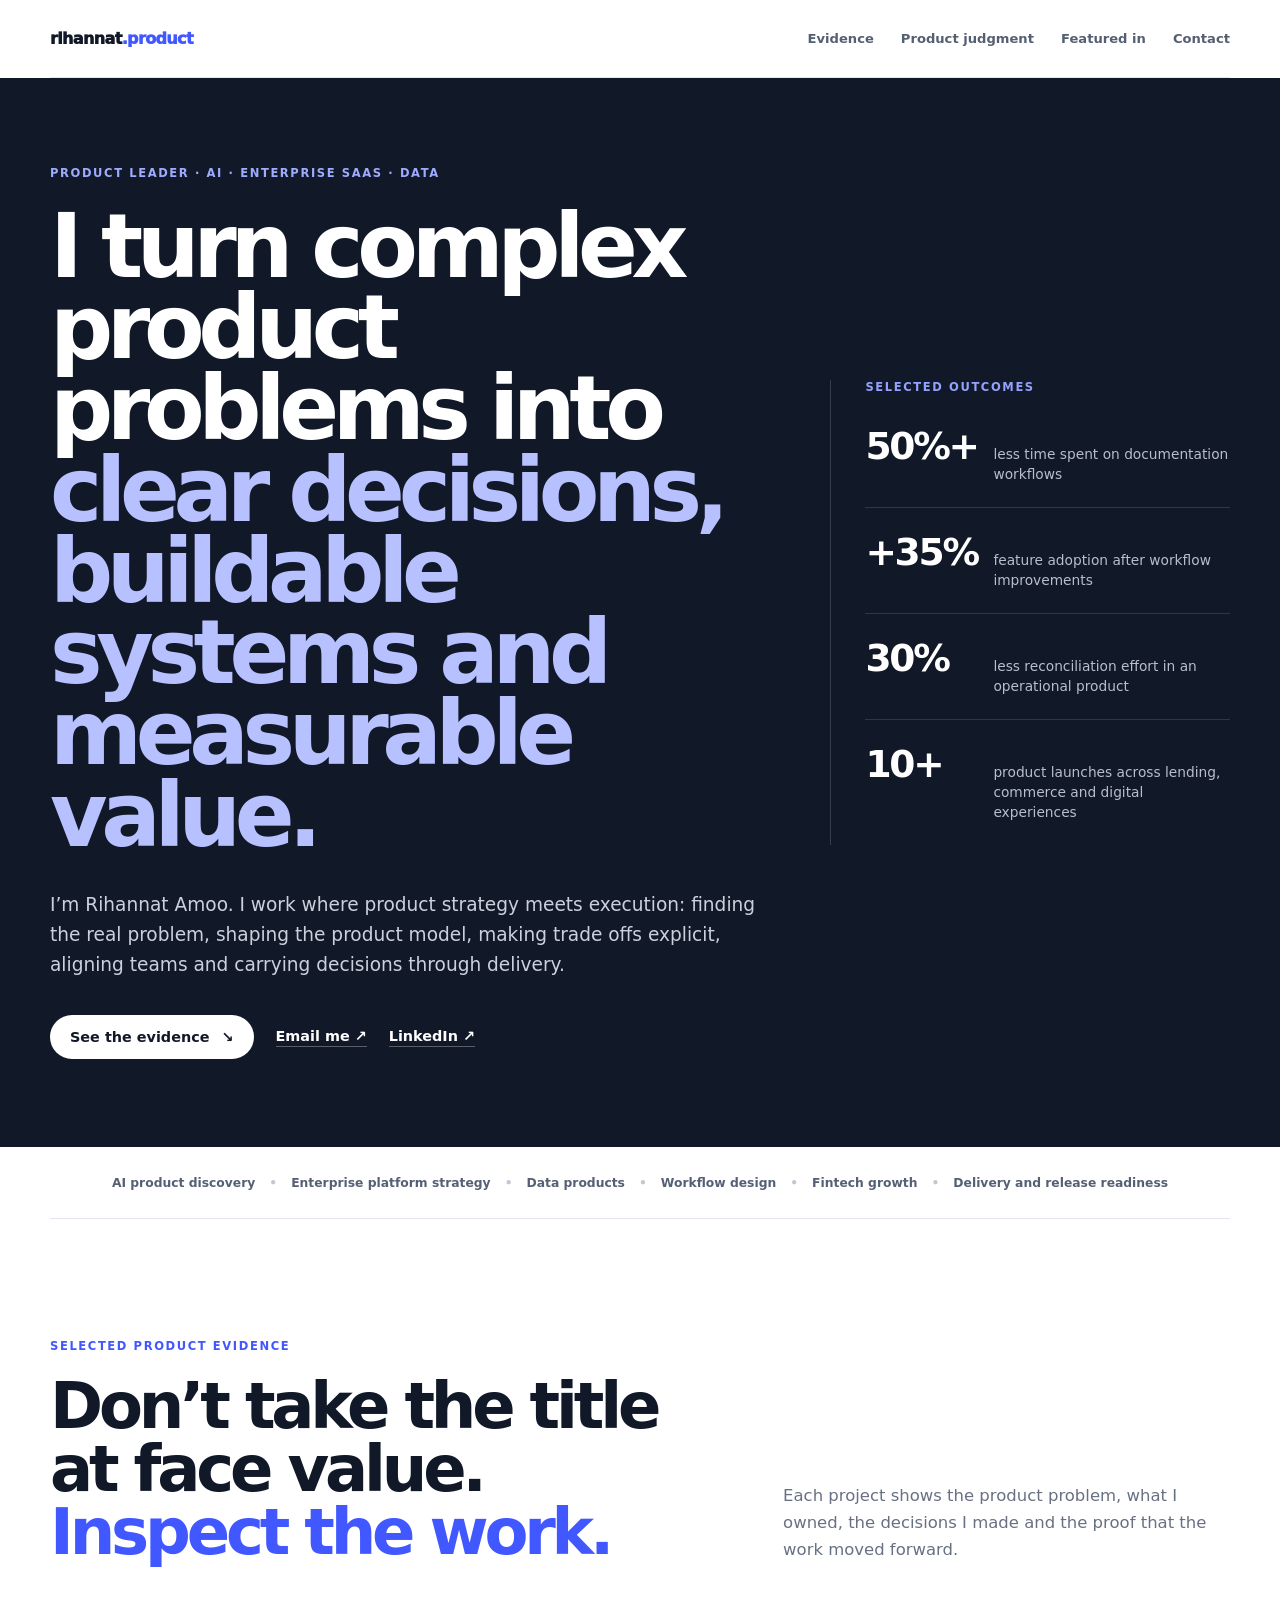
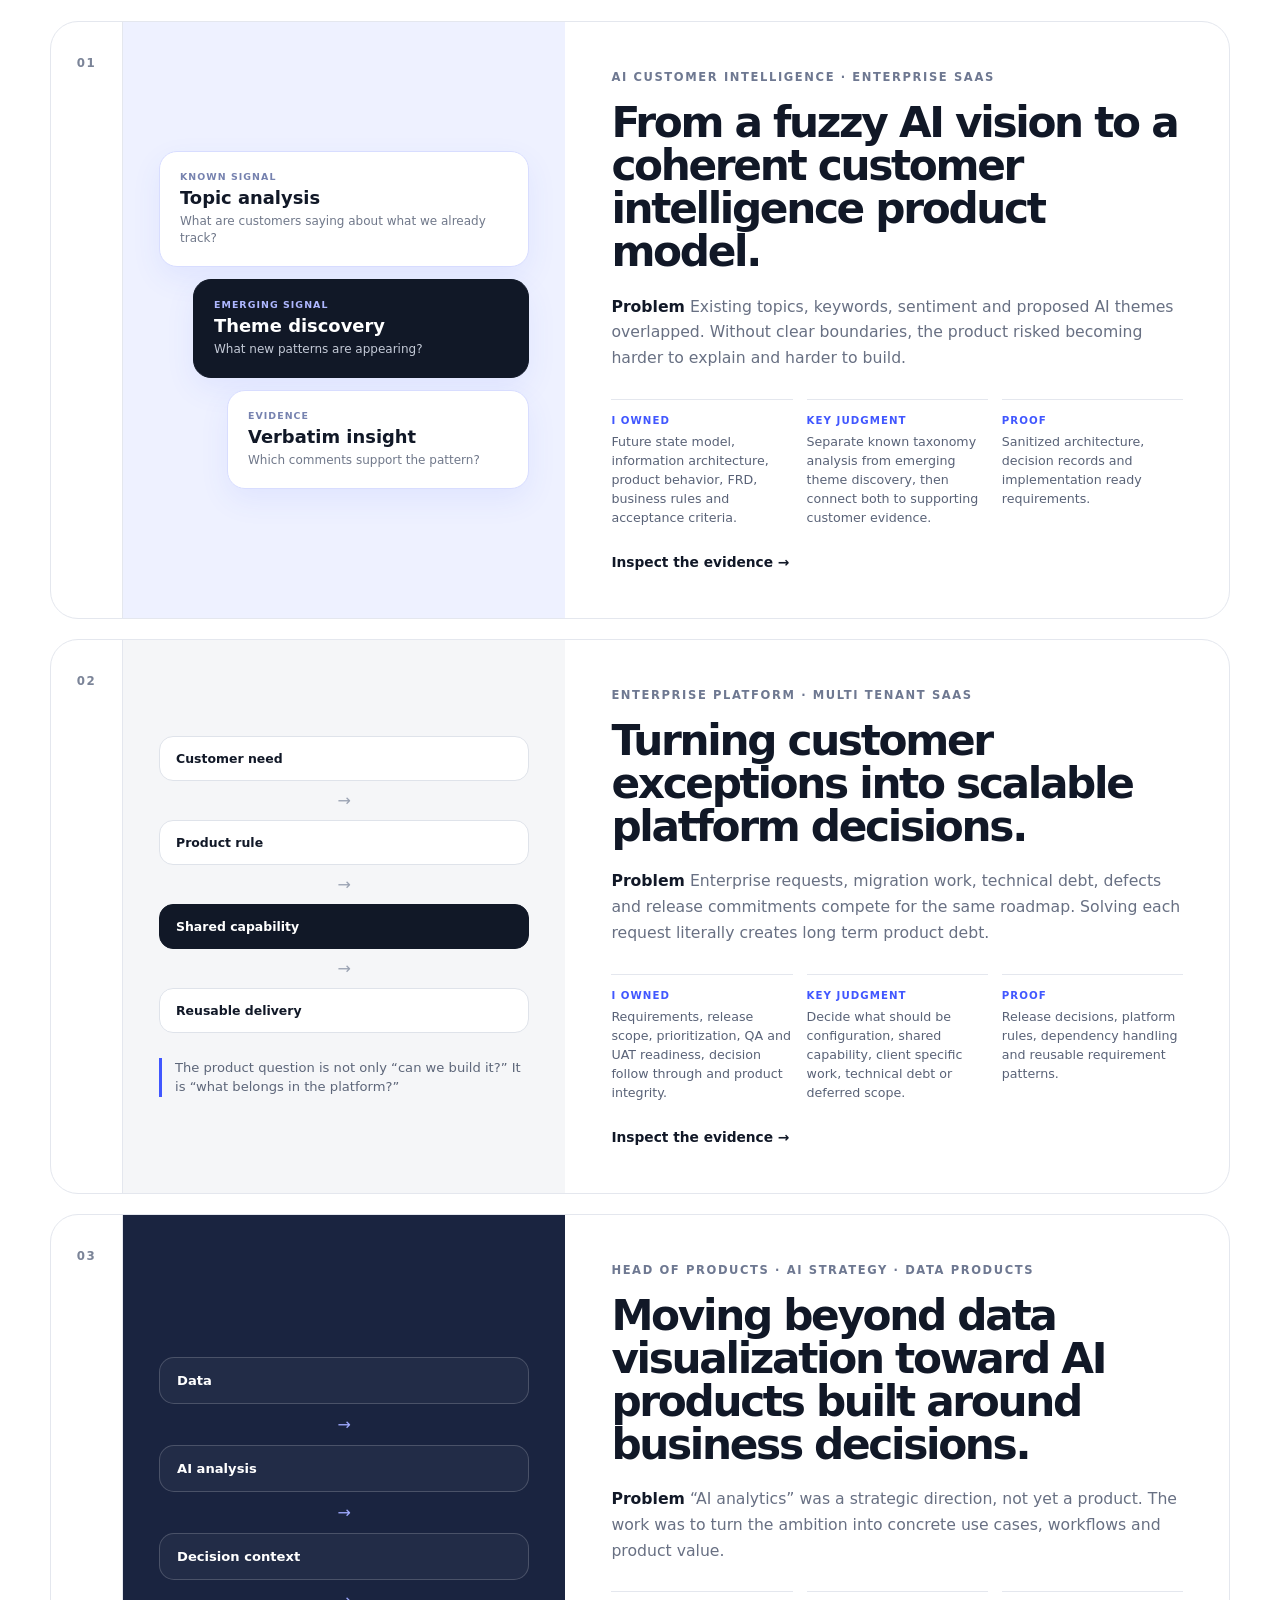
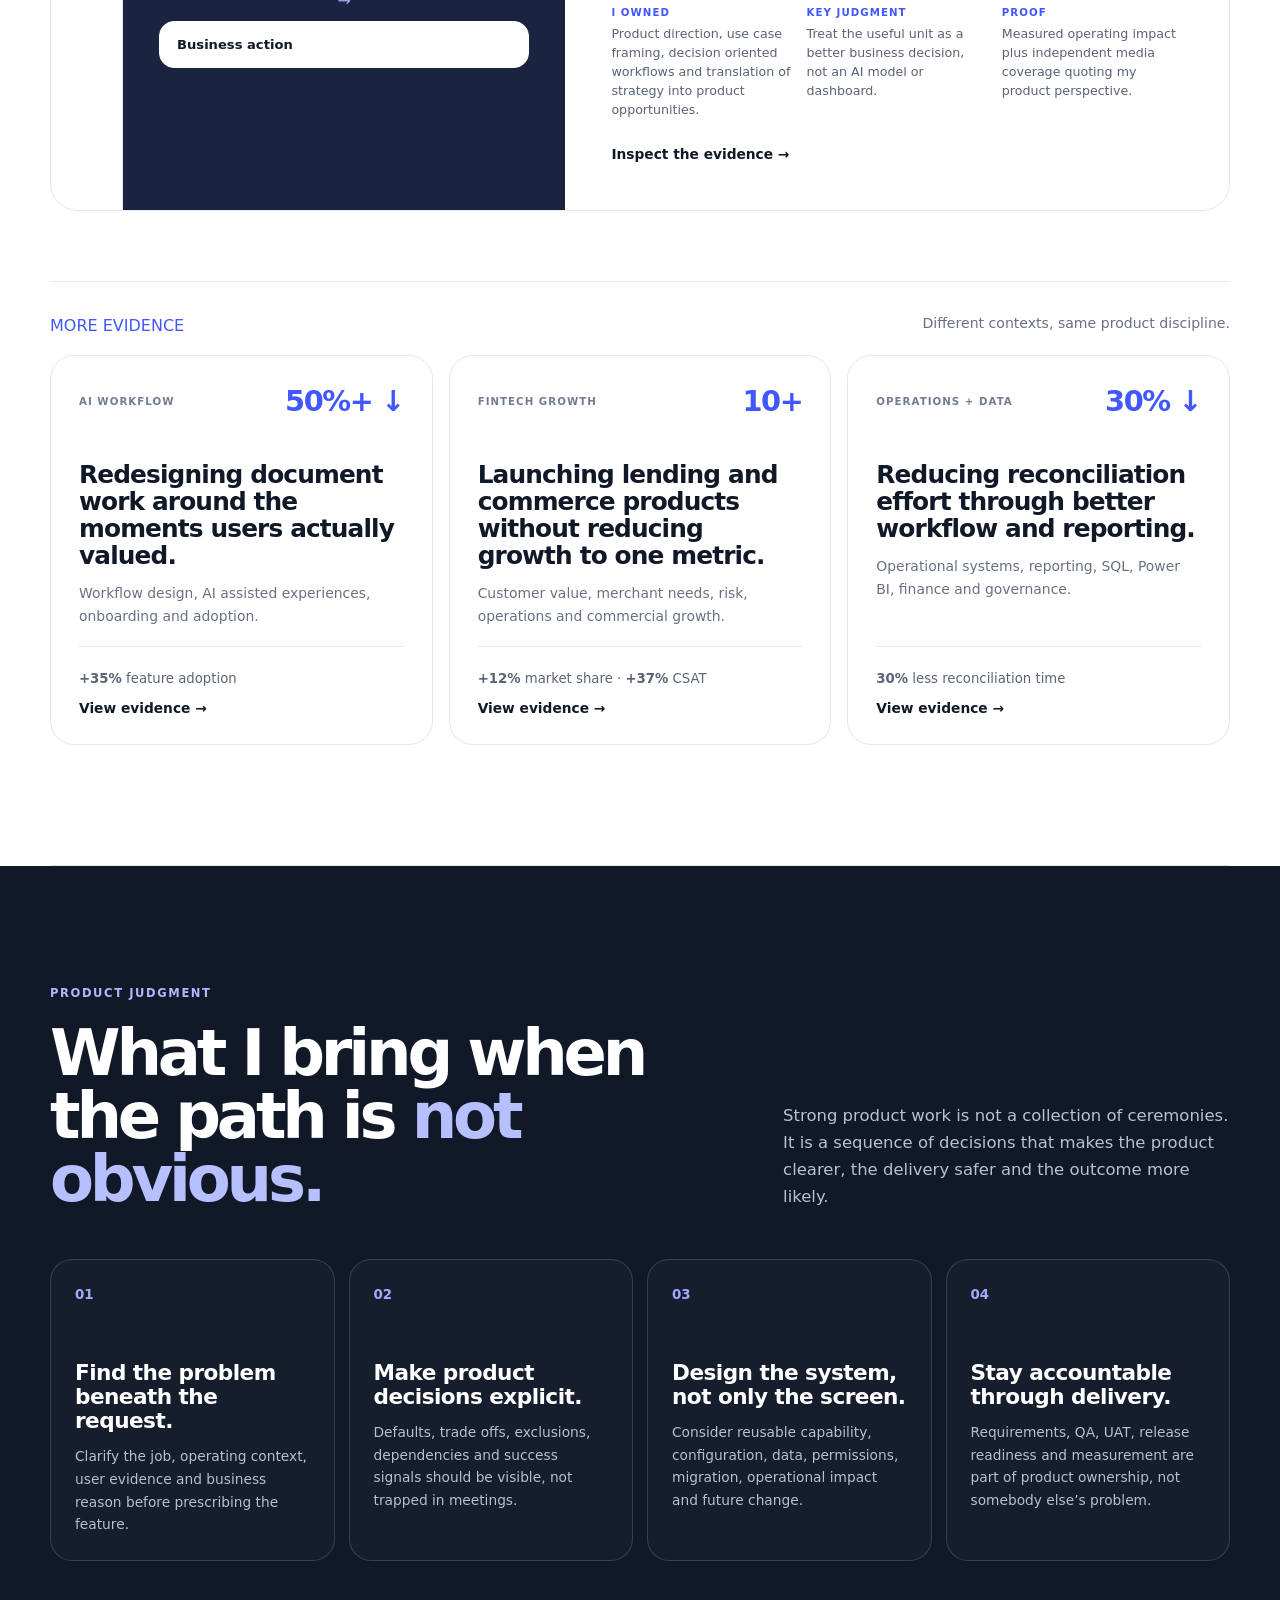
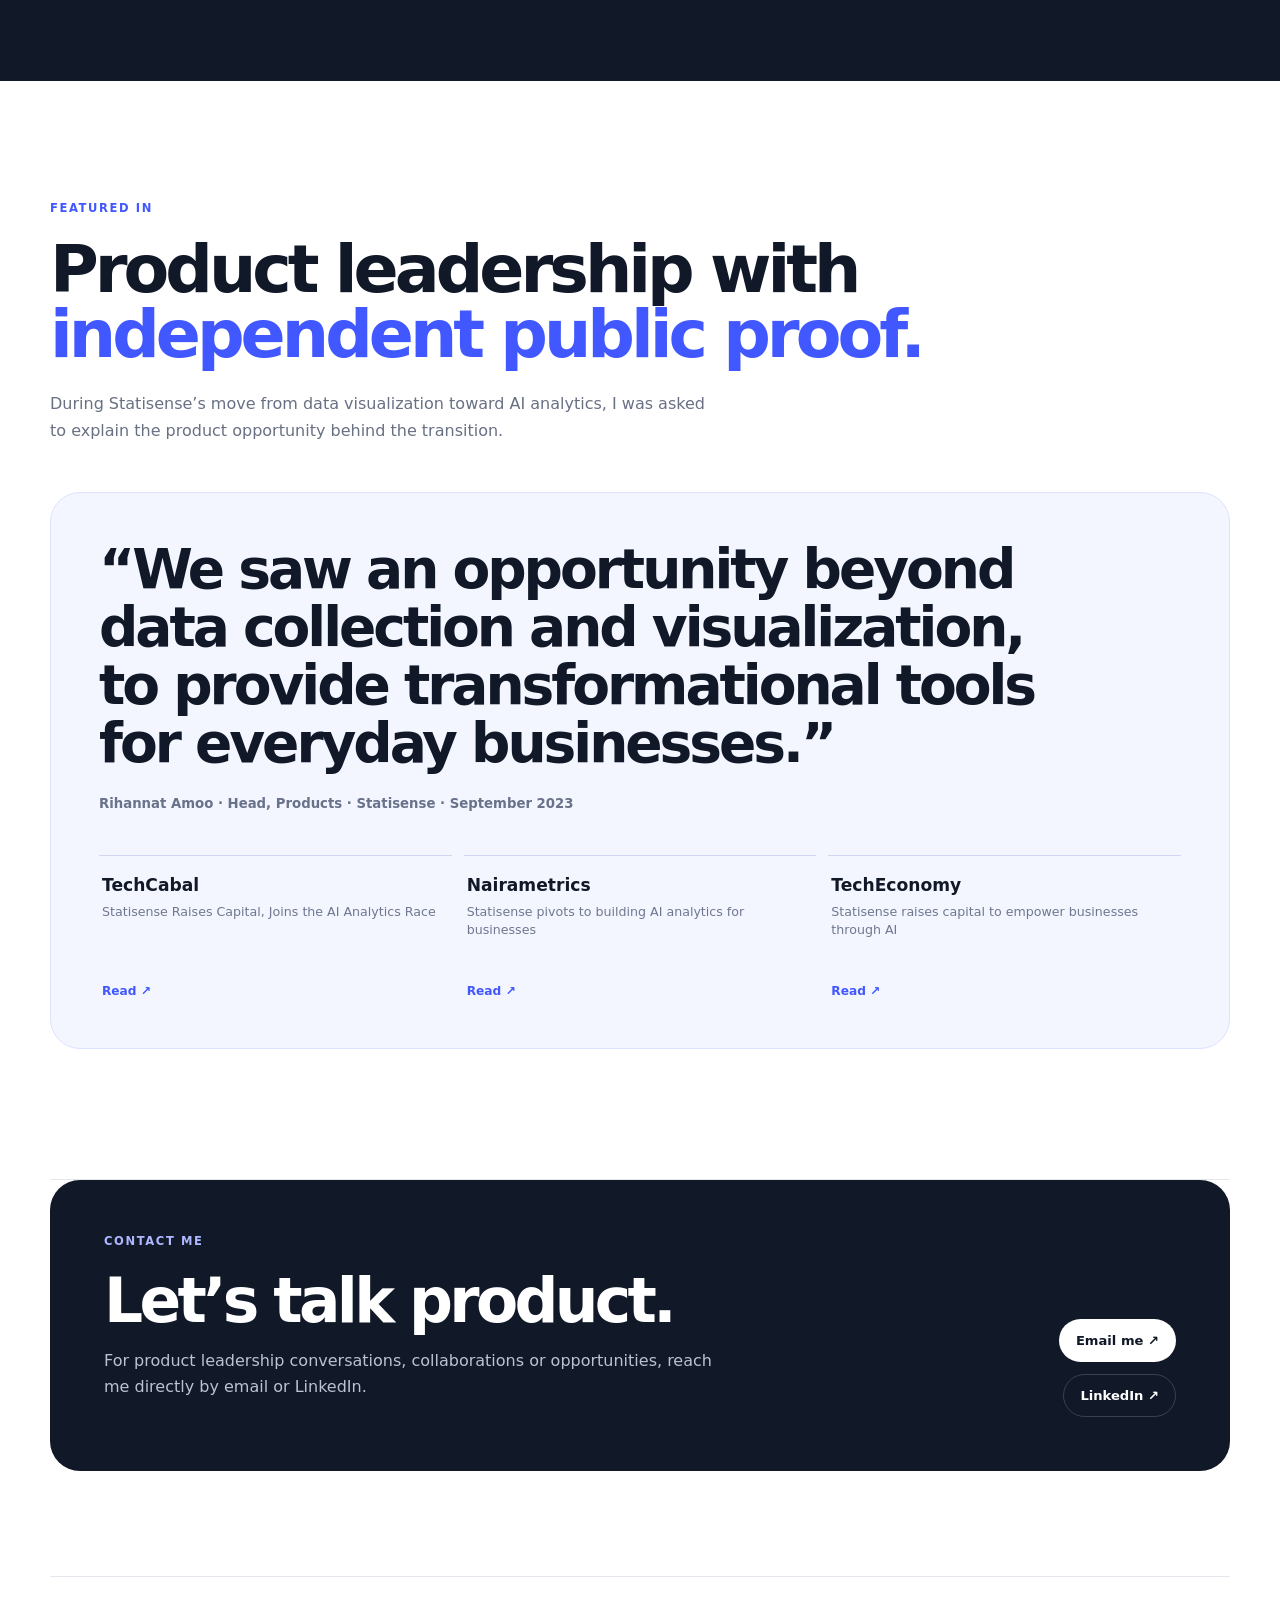
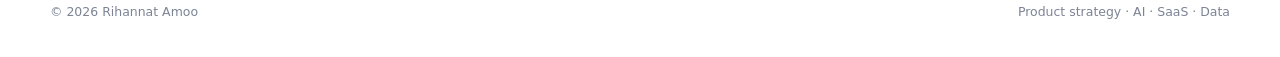
==== index.html @ 38389dab "Add portfolio homepage" ====
<!DOCTYPE html>
<html lang="en">
<head>
<meta charset="utf-8"/>
<meta name="viewport" content="width=device-width,initial-scale=1"/>
<meta name="description" content="Product portfolio of Rihannat Amoo, showing product leadership across AI, enterprise SaaS, analytics, fintech and data products."/>
<title>Rihannat Amoo | Product Leader</title>
<link rel="stylesheet" href="styles.css"/>
</head>
<body>
<header class="site-header shell">
  <a class="brand" href="#top">rihannat<span>.product</span></a>
  <nav class="nav">
    <a href="#evidence">Evidence</a>
    <a href="#approach">Product judgment</a>
    <a href="#featured">Featured in</a>
    <a href="#contact">Contact</a>
  </nav>
</header>

<main id="top">
<section class="hero-wrap">
  <div class="hero shell">
    <div class="hero-copy reveal">
      <div class="kicker">PRODUCT LEADER · AI · ENTERPRISE SAAS · DATA</div>
      <h1>I turn complex product problems into <em>clear decisions, buildable systems and measurable value.</em></h1>
      <p class="lede">I’m Rihannat Amoo. I work where product strategy meets execution: finding the real problem, shaping the product model, making trade offs explicit, aligning teams and carrying decisions through delivery.</p>
      <div class="actions">
        <a class="btn light" href="#evidence">See the evidence <span>↘</span></a>
        <a class="text-link" href="mailto:rihannatamoo2@gmail.com">Email me ↗</a>
        <a class="text-link" href="https://www.linkedin.com/in/anna-amoo-1497a1155/" target="_blank" rel="noreferrer">LinkedIn ↗</a>
      </div>
    </div>
    <aside class="hero-proof reveal" aria-label="Selected product outcomes">
      <div class="proof-label">SELECTED OUTCOMES</div>
      <div class="hero-metric"><strong>50%+</strong><span>less time spent on documentation workflows</span></div>
      <div class="hero-metric"><strong>+35%</strong><span>feature adoption after workflow improvements</span></div>
      <div class="hero-metric"><strong>30%</strong><span>less reconciliation effort in an operational product</span></div>
      <div class="hero-metric"><strong>10+</strong><span>product launches across lending, commerce and digital experiences</span></div>
    </aside>
  </div>
</section>

<section class="credibility shell reveal" aria-label="Product scope">
  <span>AI product discovery</span><i>•</i><span>Enterprise platform strategy</span><i>•</i><span>Data products</span><i>•</i><span>Workflow design</span><i>•</i><span>Fintech growth</span><i>•</i><span>Delivery and release readiness</span>
</section>

<section class="section shell" id="evidence">
  <div class="section-top reveal">
    <div>
      <div class="eyebrow">SELECTED PRODUCT EVIDENCE</div>
      <h2>Don’t take the title at face value. <em>Inspect the work.</em></h2>
    </div>
    <p>Each project shows the product problem, what I owned, the decisions I made and the proof that the work moved forward.</p>
  </div>

  <div class="flagship-list">
    <a class="flagship reveal" href="case-text-analytics.html">
      <div class="flagship-num">01</div>
      <div class="flagship-visual visual-intelligence">
        <div class="signal-card s1"><small>KNOWN SIGNAL</small><b>Topic analysis</b><span>What are customers saying about what we already track?</span></div>
        <div class="signal-card s2"><small>EMERGING SIGNAL</small><b>Theme discovery</b><span>What new patterns are appearing?</span></div>
        <div class="signal-card s3"><small>EVIDENCE</small><b>Verbatim insight</b><span>Which comments support the pattern?</span></div>
      </div>
      <div class="flagship-copy">
        <div class="meta">AI CUSTOMER INTELLIGENCE · ENTERPRISE SAAS</div>
        <h3>From a fuzzy AI vision to a coherent customer intelligence product model.</h3>
        <p class="challenge"><b>Problem</b> Existing topics, keywords, sentiment and proposed AI themes overlapped. Without clear boundaries, the product risked becoming harder to explain and harder to build.</p>
        <div class="evidence-columns">
          <div><small>I OWNED</small><span>Future state model, information architecture, product behavior, FRD, business rules and acceptance criteria.</span></div>
          <div><small>KEY JUDGMENT</small><span>Separate known taxonomy analysis from emerging theme discovery, then connect both to supporting customer evidence.</span></div>
          <div><small>PROOF</small><span>Sanitized architecture, decision records and implementation ready requirements.</span></div>
        </div>
        <div class="open-link">Inspect the evidence →</div>
      </div>
    </a>

    <a class="flagship reveal" href="case-platform.html">
      <div class="flagship-num">02</div>
      <div class="flagship-visual visual-platform-new">
        <div class="decision-path"><span>Customer need</span><i>→</i><span>Product rule</span><i>→</i><span class="active">Shared capability</span><i>→</i><span>Reusable delivery</span></div>
        <div class="platform-note">The product question is not only “can we build it?” It is “what belongs in the platform?”</div>
      </div>
      <div class="flagship-copy">
        <div class="meta">ENTERPRISE PLATFORM · MULTI TENANT SAAS</div>
        <h3>Turning customer exceptions into scalable platform decisions.</h3>
        <p class="challenge"><b>Problem</b> Enterprise requests, migration work, technical debt, defects and release commitments compete for the same roadmap. Solving each request literally creates long term product debt.</p>
        <div class="evidence-columns">
          <div><small>I OWNED</small><span>Requirements, release scope, prioritization, QA and UAT readiness, decision follow through and product integrity.</span></div>
          <div><small>KEY JUDGMENT</small><span>Decide what should be configuration, shared capability, client specific work, technical debt or deferred scope.</span></div>
          <div><small>PROOF</small><span>Release decisions, platform rules, dependency handling and reusable requirement patterns.</span></div>
        </div>
        <div class="open-link">Inspect the evidence →</div>
      </div>
    </a>

    <a class="flagship reveal" href="case-statisense.html">
      <div class="flagship-num">03</div>
      <div class="flagship-visual visual-ai-strategy">
        <div class="value-chain"><span>Data</span><i>→</i><span>AI analysis</span><i>→</i><span>Decision context</span><i>→</i><span class="active">Business action</span></div>
      </div>
      <div class="flagship-copy">
        <div class="meta">HEAD OF PRODUCTS · AI STRATEGY · DATA PRODUCTS</div>
        <h3>Moving beyond data visualization toward AI products built around business decisions.</h3>
        <p class="challenge"><b>Problem</b> “AI analytics” was a strategic direction, not yet a product. The work was to turn the ambition into concrete use cases, workflows and product value.</p>
        <div class="evidence-columns">
          <div><small>I OWNED</small><span>Product direction, use case framing, decision oriented workflows and translation of strategy into product opportunities.</span></div>
          <div><small>KEY JUDGMENT</small><span>Treat the useful unit as a better business decision, not an AI model or dashboard.</span></div>
          <div><small>PROOF</small><span>Measured operating impact plus independent media coverage quoting my product perspective.</span></div>
        </div>
        <div class="open-link">Inspect the evidence →</div>
      </div>
    </a>
  </div>

  <div class="supporting-head reveal"><span>MORE EVIDENCE</span><p>Different contexts, same product discipline.</p></div>
  <div class="support-grid">
    <a class="support-card reveal" href="case-fastdoc.html">
      <div class="support-top"><span>AI WORKFLOW</span><strong>50%+ ↓</strong></div>
      <h3>Redesigning document work around the moments users actually valued.</h3>
      <p>Workflow design, AI assisted experiences, onboarding and adoption.</p>
      <div class="support-proof"><b>+35%</b> feature adoption</div>
      <span class="open-link">View evidence →</span>
    </a>
    <a class="support-card reveal" href="case-clan.html">
      <div class="support-top"><span>FINTECH GROWTH</span><strong>10+</strong></div>
      <h3>Launching lending and commerce products without reducing growth to one metric.</h3>
      <p>Customer value, merchant needs, risk, operations and commercial growth.</p>
      <div class="support-proof"><b>+12%</b> market share · <b>+37%</b> CSAT</div>
      <span class="open-link">View evidence →</span>
    </a>
    <a class="support-card reveal" href="case-red-cross.html">
      <div class="support-top"><span>OPERATIONS + DATA</span><strong>30% ↓</strong></div>
      <h3>Reducing reconciliation effort through better workflow and reporting.</h3>
      <p>Operational systems, reporting, SQL, Power BI, finance and governance.</p>
      <div class="support-proof"><b>30%</b> less reconciliation time</div>
      <span class="open-link">View evidence →</span>
    </a>
  </div>
</section>

<section class="judgment-section" id="approach">
  <div class="shell">
    <div class="section-top inverse reveal">
      <div><div class="eyebrow">PRODUCT JUDGMENT</div><h2>What I bring when the path is <em>not obvious.</em></h2></div>
      <p>Strong product work is not a collection of ceremonies. It is a sequence of decisions that makes the product clearer, the delivery safer and the outcome more likely.</p>
    </div>
    <div class="judgment-grid">
      <div class="judgment reveal"><small>01</small><h3>Find the problem beneath the request.</h3><p>Clarify the job, operating context, user evidence and business reason before prescribing the feature.</p></div>
      <div class="judgment reveal"><small>02</small><h3>Make product decisions explicit.</h3><p>Defaults, trade offs, exclusions, dependencies and success signals should be visible, not trapped in meetings.</p></div>
      <div class="judgment reveal"><small>03</small><h3>Design the system, not only the screen.</h3><p>Consider reusable capability, configuration, data, permissions, migration, operational impact and future change.</p></div>
      <div class="judgment reveal"><small>04</small><h3>Stay accountable through delivery.</h3><p>Requirements, QA, UAT, release readiness and measurement are part of product ownership, not somebody else’s problem.</p></div>
    </div>
  </div>
</section>

<section class="section shell featured-section" id="featured">
  <div class="feature-intro reveal">
    <div class="eyebrow">FEATURED IN</div>
    <h2>Product leadership with <em>independent public proof.</em></h2>
    <p>During Statisense’s move from data visualization toward AI analytics, I was asked to explain the product opportunity behind the transition.</p>
  </div>

  <div class="media-spotlight reveal">
    <blockquote>“We saw an opportunity beyond data collection and visualization, to provide transformational tools for everyday businesses.”</blockquote>
    <div class="quote-credit">Rihannat Amoo · Head, Products · Statisense · September 2023</div>
    <div class="publication-row">
      <a href="https://techcabal.com/2023/09/19/statisense-raises-capital-joins-the-ai-analytics-race/" target="_blank" rel="noreferrer"><b>TechCabal</b><span>Statisense Raises Capital, Joins the AI Analytics Race</span><i>Read ↗</i></a>
      <a href="https://nairametrics.com/2023/09/19/leading-data-platform-statisense-raises-capital-pivots-to-building-ai-analytics-for-businesses-across-africa/" target="_blank" rel="noreferrer"><b>Nairametrics</b><span>Statisense pivots to building AI analytics for businesses</span><i>Read ↗</i></a>
      <a href="https://techeconomy.ng/statisense-raises-capital-to-empower-african-businesses-through-ai" target="_blank" rel="noreferrer"><b>TechEconomy</b><span>Statisense raises capital to empower businesses through AI</span><i>Read ↗</i></a>
    </div>
  </div>
</section>

<section class="contact-section shell" id="contact">
  <div class="contact-card reveal">
    <div>
      <div class="eyebrow">CONTACT ME</div>
      <h2>Let’s talk product.</h2>
      <p>For product leadership conversations, collaborations or opportunities, reach me directly by email or LinkedIn.</p>
    </div>
    <div class="contact-links">
      <a href="mailto:rihannatamoo2@gmail.com">Email me ↗</a>
      <a href="https://www.linkedin.com/in/anna-amoo-1497a1155/" target="_blank" rel="noreferrer">LinkedIn ↗</a>
    </div>
  </div>
</section>
</main>

<footer class="footer shell"><span>© <span data-year>2026</span> Rihannat Amoo</span><span>Product strategy · AI · SaaS · Data</span></footer>
<script src="script.js"></script>
</body>
</html>
---- styles.css ----
:root{
  --bg:#ffffff;
  --paper:#f7f8fb;
  --ink:#111827;
  --muted:#687083;
  --line:#e4e7ee;
  --accent:#4157ff;
  --accent-soft:#eef1ff;
  --navy:#111827;
  --navy-2:#1a2440;
  --radius:28px;
  --shadow:0 24px 70px rgba(17,24,39,.10);
  --max:1180px;
}
*{box-sizing:border-box}
html{scroll-behavior:smooth}
body{margin:0;background:var(--bg);color:var(--ink);font-family:Inter,ui-sans-serif,system-ui,-apple-system,BlinkMacSystemFont,"Segoe UI",sans-serif;-webkit-font-smoothing:antialiased}
a{color:inherit}
p{line-height:1.65}
.shell{width:min(var(--max),calc(100% - 56px));margin:auto}
.site-header{height:78px;display:flex;align-items:center;justify-content:space-between;border-bottom:1px solid var(--line);position:relative;z-index:10;background:#fff}
.brand{text-decoration:none;font-size:1rem;font-weight:950;letter-spacing:-.04em}.brand span{color:var(--accent)}
.nav{display:flex;gap:27px;align-items:center}.nav a{text-decoration:none;font-size:.82rem;font-weight:750;color:#555f72}.nav a:hover{color:var(--ink)}
.hero-wrap{background:var(--navy);color:#fff}
.hero{min-height:650px;display:grid;grid-template-columns:1.28fr .72fr;gap:70px;align-items:center;padding:88px 0}
.kicker,.eyebrow,.meta,.proof-label,.support-head span{font-size:.72rem;letter-spacing:.14em;text-transform:uppercase;font-weight:900}
.kicker{color:#9eabff;margin-bottom:26px}
.hero h1{font-size:clamp(3.65rem,6.9vw,7.1rem);line-height:.92;letter-spacing:-.072em;margin:0;max-width:890px}.hero h1 em{font-style:normal;color:#b8c1ff}
.lede{font-size:1.16rem;line-height:1.62;color:#cbd0dc;max-width:760px;margin:34px 0 0}
.actions{display:flex;gap:22px;align-items:center;flex-wrap:wrap;margin-top:35px}.btn{display:inline-flex;align-items:center;gap:12px;text-decoration:none;border-radius:999px;padding:14px 20px;font-weight:850;font-size:.9rem}.btn.light{background:#fff;color:var(--ink)}.btn.light:hover{transform:translateY(-1px)}.text-link{color:#fff;text-decoration:none;font-weight:780;font-size:.9rem;border-bottom:1px solid rgba(255,255,255,.3);padding-bottom:2px}
.hero-proof{border-left:1px solid rgba(255,255,255,.16);padding-left:34px}.proof-label{color:#93a2ff;margin-bottom:8px}.hero-metric{padding:22px 0;border-bottom:1px solid rgba(255,255,255,.13);display:grid;grid-template-columns:110px 1fr;gap:18px;align-items:baseline}.hero-metric:last-child{border-bottom:0}.hero-metric strong{font-size:2.35rem;letter-spacing:-.06em}.hero-metric span{font-size:.86rem;color:#b8becb;line-height:1.45}
.credibility{min-height:72px;display:flex;align-items:center;justify-content:center;gap:14px;flex-wrap:wrap;border-bottom:1px solid var(--line);color:#566075;font-size:.77rem;font-weight:760}.credibility i{font-style:normal;color:#c2c7d2}
.section{padding:120px 0;border-bottom:1px solid var(--line)}
.section-top{display:grid;grid-template-columns:1.18fr .82fr;gap:90px;align-items:end;margin-bottom:58px}.eyebrow{color:var(--accent);margin-bottom:22px}.section h2,.section-top h2{font-size:clamp(2.8rem,5vw,5.35rem);line-height:.98;letter-spacing:-.065em;margin:0}.section h2 em,.section-top h2 em{font-style:normal;color:var(--accent)}.section-top>p{color:var(--muted);font-size:1.03rem;margin:0;max-width:540px}
.flagship-list{display:grid;gap:20px}.flagship{display:grid;grid-template-columns:72px .9fr 1.35fr;border:1px solid var(--line);border-radius:var(--radius);overflow:hidden;text-decoration:none;background:#fff;min-height:480px;transition:transform .2s ease,box-shadow .2s ease}.flagship:hover{transform:translateY(-4px);box-shadow:var(--shadow)}.flagship-num{display:flex;align-items:flex-start;justify-content:center;padding-top:34px;font-size:.74rem;letter-spacing:.12em;color:#7b8498;font-weight:900;border-right:1px solid var(--line)}
.flagship-visual{padding:36px;display:flex;flex-direction:column;justify-content:center;min-width:0}.flagship-copy{padding:48px 46px;display:flex;flex-direction:column;justify-content:center}.meta{color:#6e7891}.flagship-copy h3{font-size:clamp(2rem,3.3vw,3.45rem);letter-spacing:-.055em;line-height:1.02;margin:17px 0 20px}.challenge{font-size:.98rem;color:var(--muted);margin:0}.challenge b{color:var(--ink)}
.evidence-columns{display:grid;grid-template-columns:repeat(3,1fr);gap:14px;margin-top:28px}.evidence-columns>div{border-top:1px solid var(--line);padding-top:14px}.evidence-columns small{display:block;color:var(--accent);font-size:.64rem;letter-spacing:.1em;font-weight:900;margin-bottom:7px}.evidence-columns span{display:block;color:#596277;font-size:.79rem;line-height:1.5}.open-link{margin-top:26px;font-size:.86rem;font-weight:900;color:var(--ink)}
.visual-intelligence{background:#eef1ff;gap:12px}.signal-card{border:1px solid #d8ddff;background:#fff;border-radius:18px;padding:19px 20px;box-shadow:0 11px 30px rgba(65,87,255,.08)}.signal-card small{display:block;font-size:.59rem;letter-spacing:.11em;color:#7682af;font-weight:900}.signal-card b{display:block;font-size:1.12rem;margin:5px 0}.signal-card span{display:block;font-size:.75rem;color:#70788a;line-height:1.4}.signal-card.s2{margin-left:34px;background:#111827;color:#fff;border-color:#111827}.signal-card.s2 small{color:#aeb7ff}.signal-card.s2 span{color:#c4cad7}.signal-card.s3{margin-left:68px}
.visual-platform-new{background:#f5f6f8}.decision-path{display:grid;gap:10px}.decision-path span{background:#fff;border:1px solid #dfe3ea;border-radius:14px;padding:14px 16px;font-size:.78rem;font-weight:850}.decision-path span.active{background:var(--navy);color:#fff;border-color:var(--navy)}.decision-path i{text-align:center;font-style:normal;color:#9aa2b2}.platform-note{margin-top:25px;font-size:.82rem;line-height:1.5;color:#5d6679;border-left:3px solid var(--accent);padding-left:13px}
.visual-ai-strategy{background:var(--navy-2);color:#fff}.value-chain{display:grid;gap:11px}.value-chain span{border:1px solid rgba(255,255,255,.18);border-radius:15px;padding:15px 17px;font-size:.82rem;font-weight:850;background:rgba(255,255,255,.04)}.value-chain span.active{background:#fff;color:var(--navy);border-color:#fff}.value-chain i{text-align:center;color:#9faaff;font-style:normal}
.supporting-head{display:flex;align-items:end;justify-content:space-between;margin:70px 0 20px;border-top:1px solid var(--line);padding-top:30px}.supporting-head span{color:var(--accent)}.supporting-head p{margin:0;color:var(--muted);font-size:.88rem}.support-grid{display:grid;grid-template-columns:repeat(3,1fr);gap:16px}.support-card{display:flex;flex-direction:column;min-height:390px;border:1px solid var(--line);border-radius:24px;padding:28px;text-decoration:none;background:#fff;transition:transform .2s ease,box-shadow .2s ease}.support-card:hover{transform:translateY(-4px);box-shadow:var(--shadow)}.support-top{display:flex;align-items:center;justify-content:space-between;color:#737d91;font-size:.64rem;letter-spacing:.1em;font-weight:900}.support-top strong{font-size:1.8rem;color:var(--accent);letter-spacing:-.05em}.support-card h3{font-size:1.55rem;line-height:1.08;letter-spacing:-.035em;margin:44px 0 12px}.support-card p{font-size:.87rem;color:var(--muted);margin:0}.support-proof{margin-top:auto;padding-top:24px;font-size:.83rem;border-top:1px solid var(--line);color:#5b6476}.support-card .open-link{margin-top:14px}
.judgment-section{background:var(--navy);color:#fff;padding:120px 0}.section-top.inverse{margin-bottom:48px}.inverse .eyebrow{color:#aeb7ff}.inverse h2 em{color:#b7c0ff}.inverse>p{color:#b9c0cf}.judgment-grid{display:grid;grid-template-columns:repeat(4,1fr);gap:14px}.judgment{min-height:270px;border:1px solid rgba(255,255,255,.15);border-radius:22px;padding:24px;background:rgba(255,255,255,.025)}.judgment small{color:#9eaaff;font-weight:900}.judgment h3{font-size:1.35rem;line-height:1.12;margin:58px 0 12px;letter-spacing:-.025em}.judgment p{font-size:.86rem;color:#b8bfce;margin:0}
.featured-section{padding-bottom:130px}.feature-intro{max-width:880px}.feature-intro h2{font-size:clamp(2.8rem,5.2vw,5.2rem);line-height:.98;letter-spacing:-.06em;margin:0}.feature-intro h2 em{font-style:normal;color:var(--accent)}.feature-intro p{color:var(--muted);max-width:660px;font-size:1rem;margin:24px 0 0}.media-spotlight{margin-top:48px;border-radius:30px;background:#f3f5ff;border:1px solid #dde2ff;padding:48px}.media-spotlight blockquote{margin:0;max-width:990px;font-size:clamp(2.1rem,4.3vw,4.2rem);line-height:1.05;letter-spacing:-.055em;font-weight:900;color:var(--ink)}.quote-credit{margin-top:24px;color:#68728a;font-size:.83rem;font-weight:780}.publication-row{display:grid;grid-template-columns:repeat(3,1fr);gap:12px;margin-top:44px}.publication-row a{text-decoration:none;border-top:1px solid #cfd5f3;padding:19px 3px 2px;display:flex;flex-direction:column;min-height:145px}.publication-row b{font-size:1.07rem}.publication-row span{font-size:.79rem;color:#6f7890;line-height:1.42;margin-top:8px}.publication-row i{margin-top:auto;font-style:normal;color:var(--accent);font-size:.76rem;font-weight:900}
.contact-section{padding:0 0 105px}.contact-card{background:var(--navy);color:#fff;border-radius:30px;padding:54px;display:grid;grid-template-columns:1.25fr .75fr;gap:60px;align-items:end}.contact-card .eyebrow{color:#aeb7ff}.contact-card h2{font-size:clamp(2.7rem,4.8vw,4.8rem);line-height:1;letter-spacing:-.06em;margin:0}.contact-card p{color:#bbc2d0;max-width:700px}.contact-links{display:flex;flex-direction:column;align-items:flex-end;gap:12px}.contact-links a{text-decoration:none;border:1px solid rgba(255,255,255,.17);padding:13px 16px;border-radius:999px;font-weight:850;font-size:.82rem}.contact-links a:first-child{background:#fff;color:var(--navy)}
.footer{display:flex;justify-content:space-between;border-top:1px solid var(--line);padding:27px 0 38px;color:#7c8495;font-size:.78rem}
.reveal{opacity:0;transform:translateY(16px);transition:opacity .65s ease,transform .65s ease}.reveal.visible{opacity:1;transform:none}

@media(max-width:1050px){
  .hero{grid-template-columns:1fr;min-height:auto}.hero-proof{border-left:0;border-top:1px solid rgba(255,255,255,.16);padding:24px 0 0;display:grid;grid-template-columns:repeat(2,1fr);gap:0 20px}.proof-label{grid-column:1/-1}.hero-metric{grid-template-columns:90px 1fr}
  .section-top{grid-template-columns:1fr;gap:24px}.flagship{grid-template-columns:58px 1fr}.flagship-visual{grid-column:2;padding:32px;min-height:320px}.flagship-copy{grid-column:2;padding:36px}.flagship-num{grid-row:1/3}.evidence-columns{grid-template-columns:1fr 1fr}.judgment-grid{grid-template-columns:1fr 1fr}.publication-row{grid-template-columns:1fr}.publication-row a{min-height:auto}.contact-card{grid-template-columns:1fr}.contact-links{align-items:flex-start}
}
@media(max-width:760px){
  .shell,.site-header{width:min(var(--max),calc(100% - 28px))}.site-header{height:68px}.nav{display:none}.hero{padding:62px 0;gap:42px}.hero h1{font-size:clamp(3.1rem,14vw,5.5rem)}.hero-proof{grid-template-columns:1fr}.hero-metric{grid-template-columns:82px 1fr}.credibility{padding:18px 0;justify-content:flex-start}.section,.judgment-section{padding:82px 0}.flagship{display:block}.flagship-num{display:none}.flagship-visual{min-height:280px}.flagship-copy{padding:28px}.evidence-columns{grid-template-columns:1fr}.support-grid,.judgment-grid{grid-template-columns:1fr}.support-card{min-height:330px}.supporting-head{align-items:flex-start;gap:8px;flex-direction:column}.media-spotlight{padding:28px 22px}.contact-card{padding:30px}.footer{flex-direction:column;gap:8px}.publication-row{margin-top:30px}
}
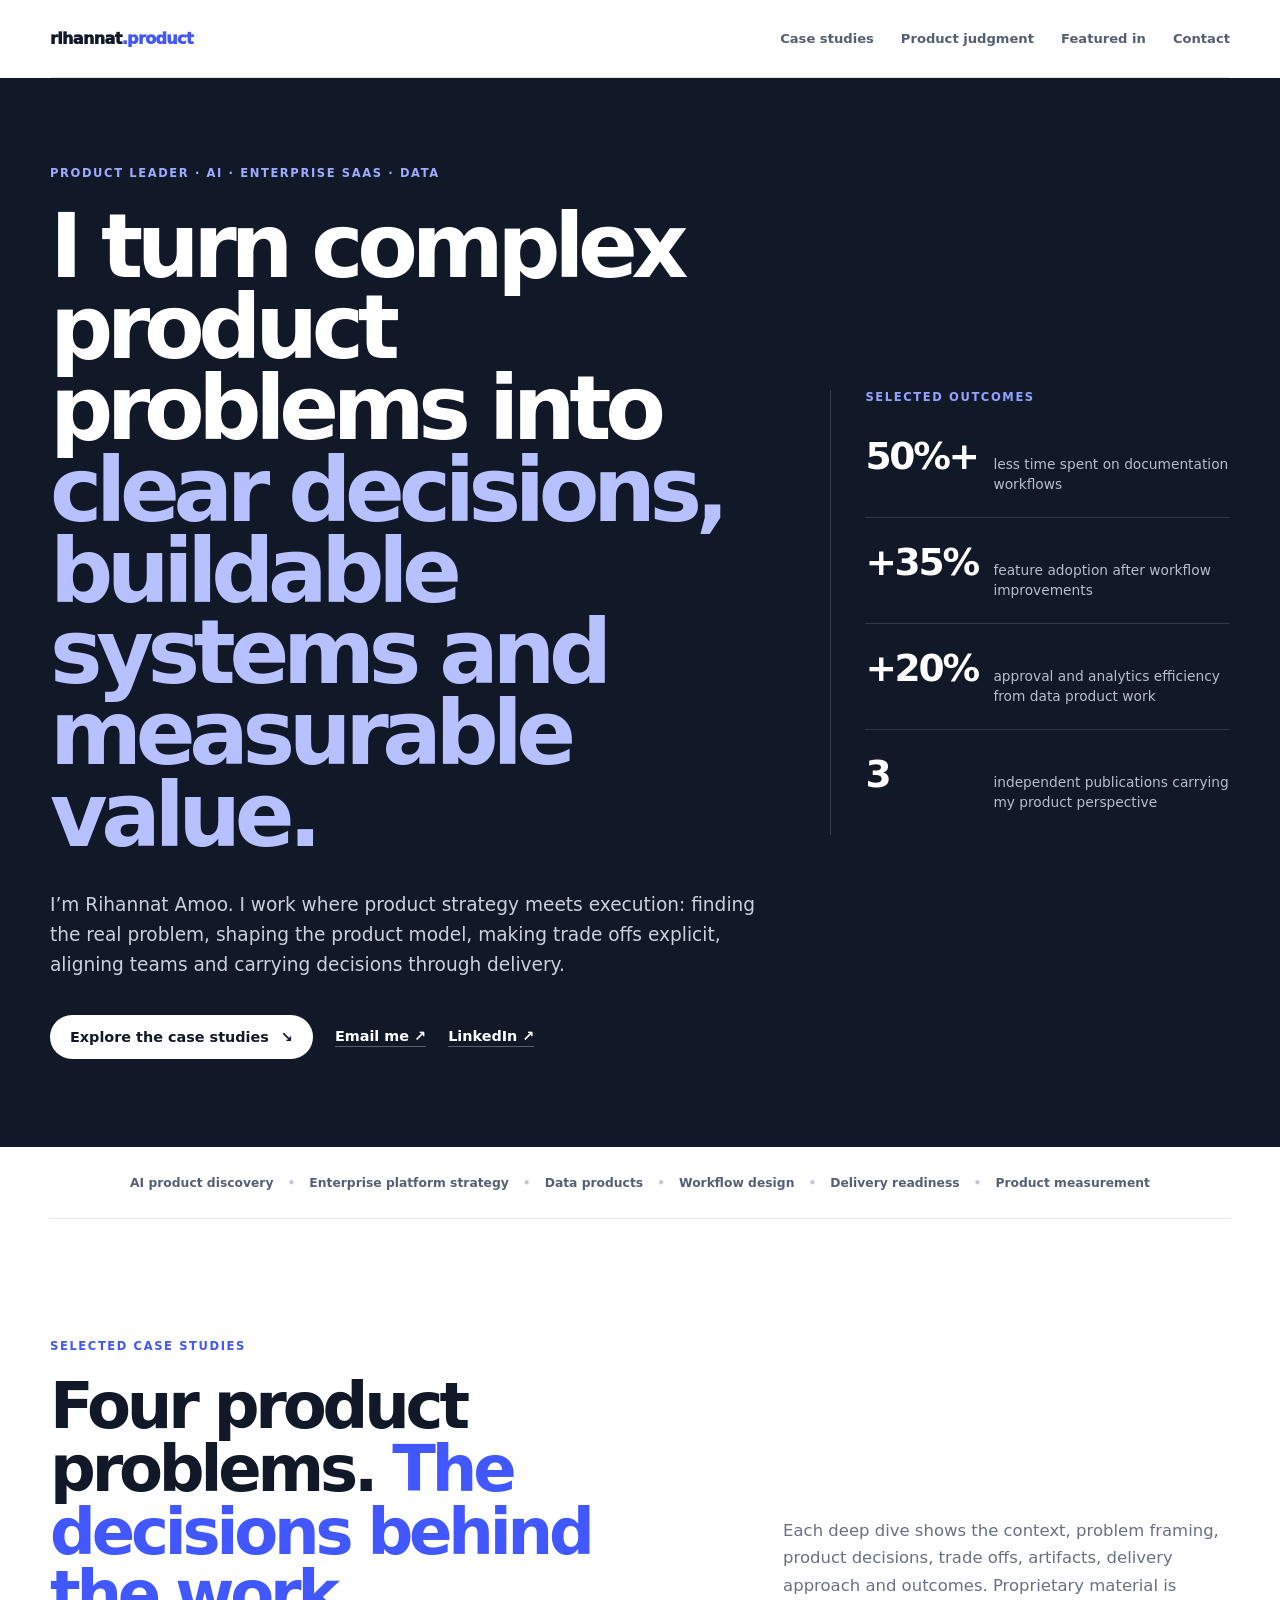
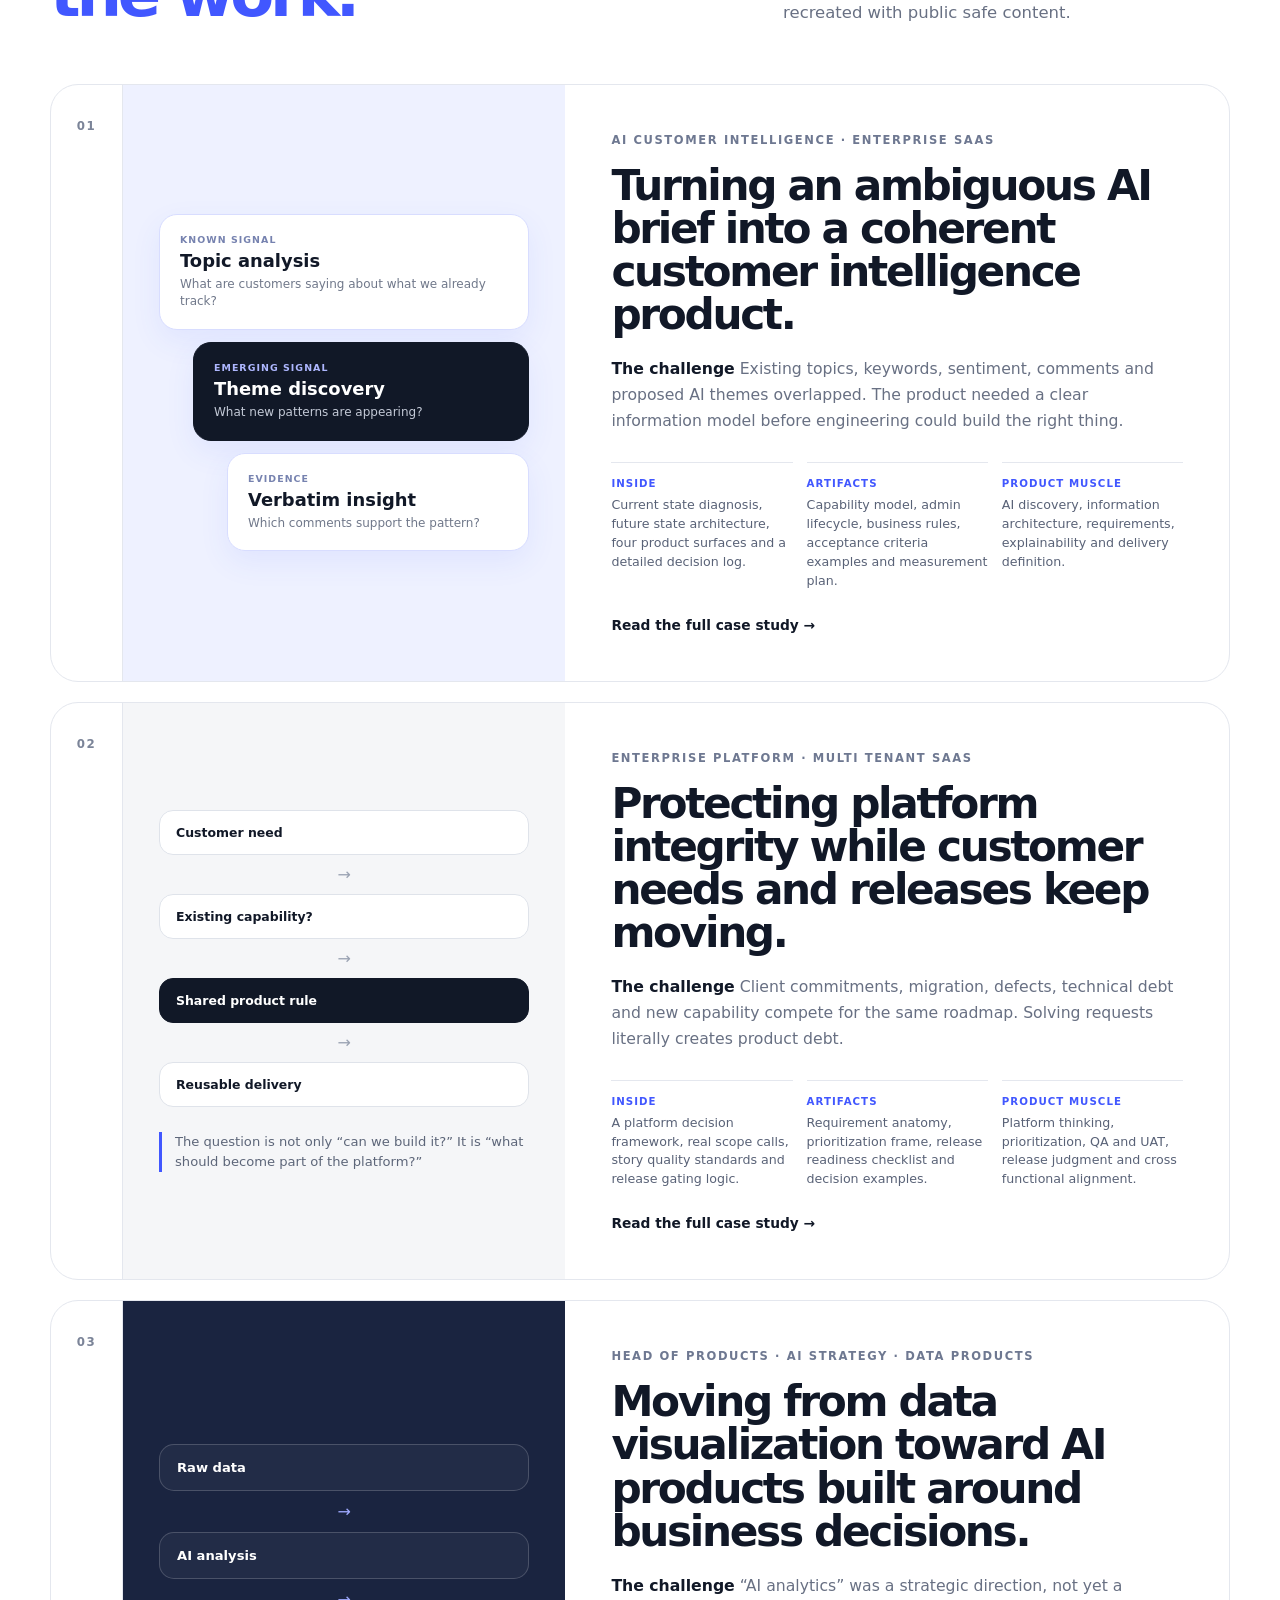
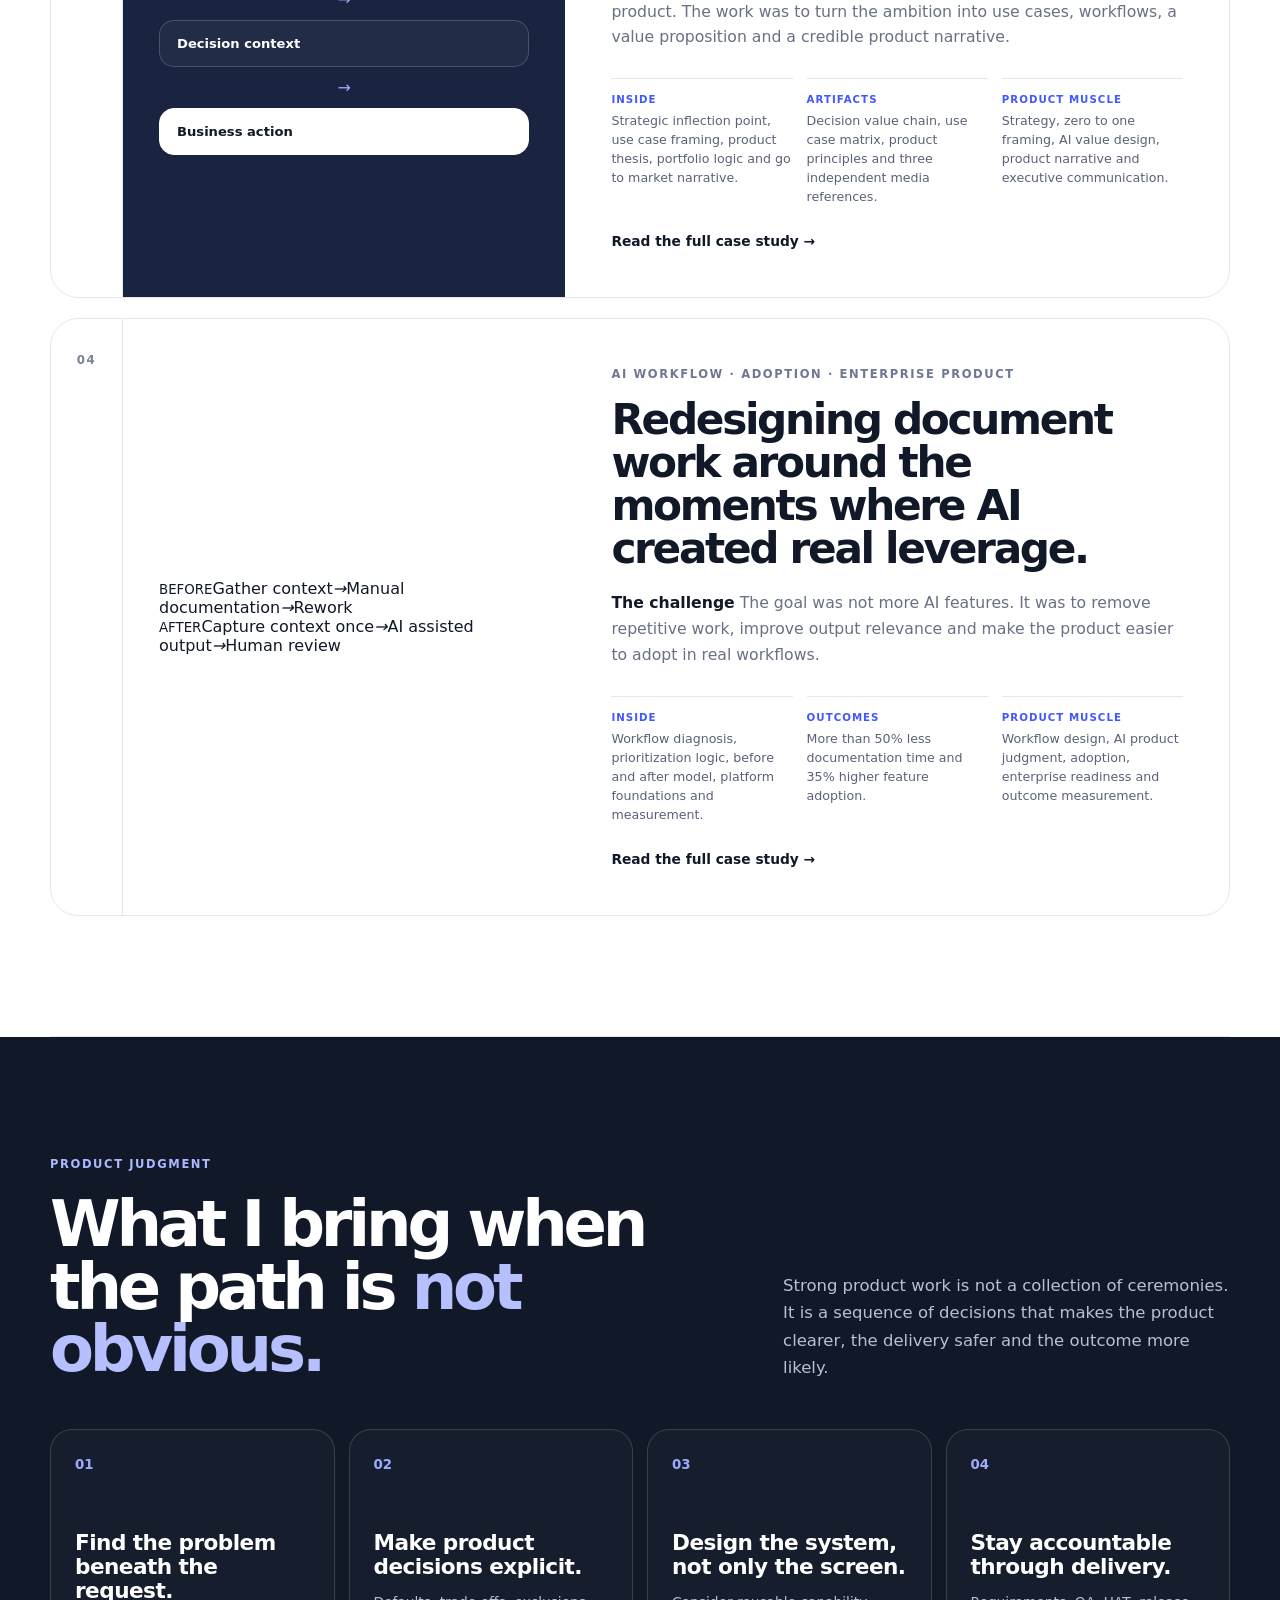
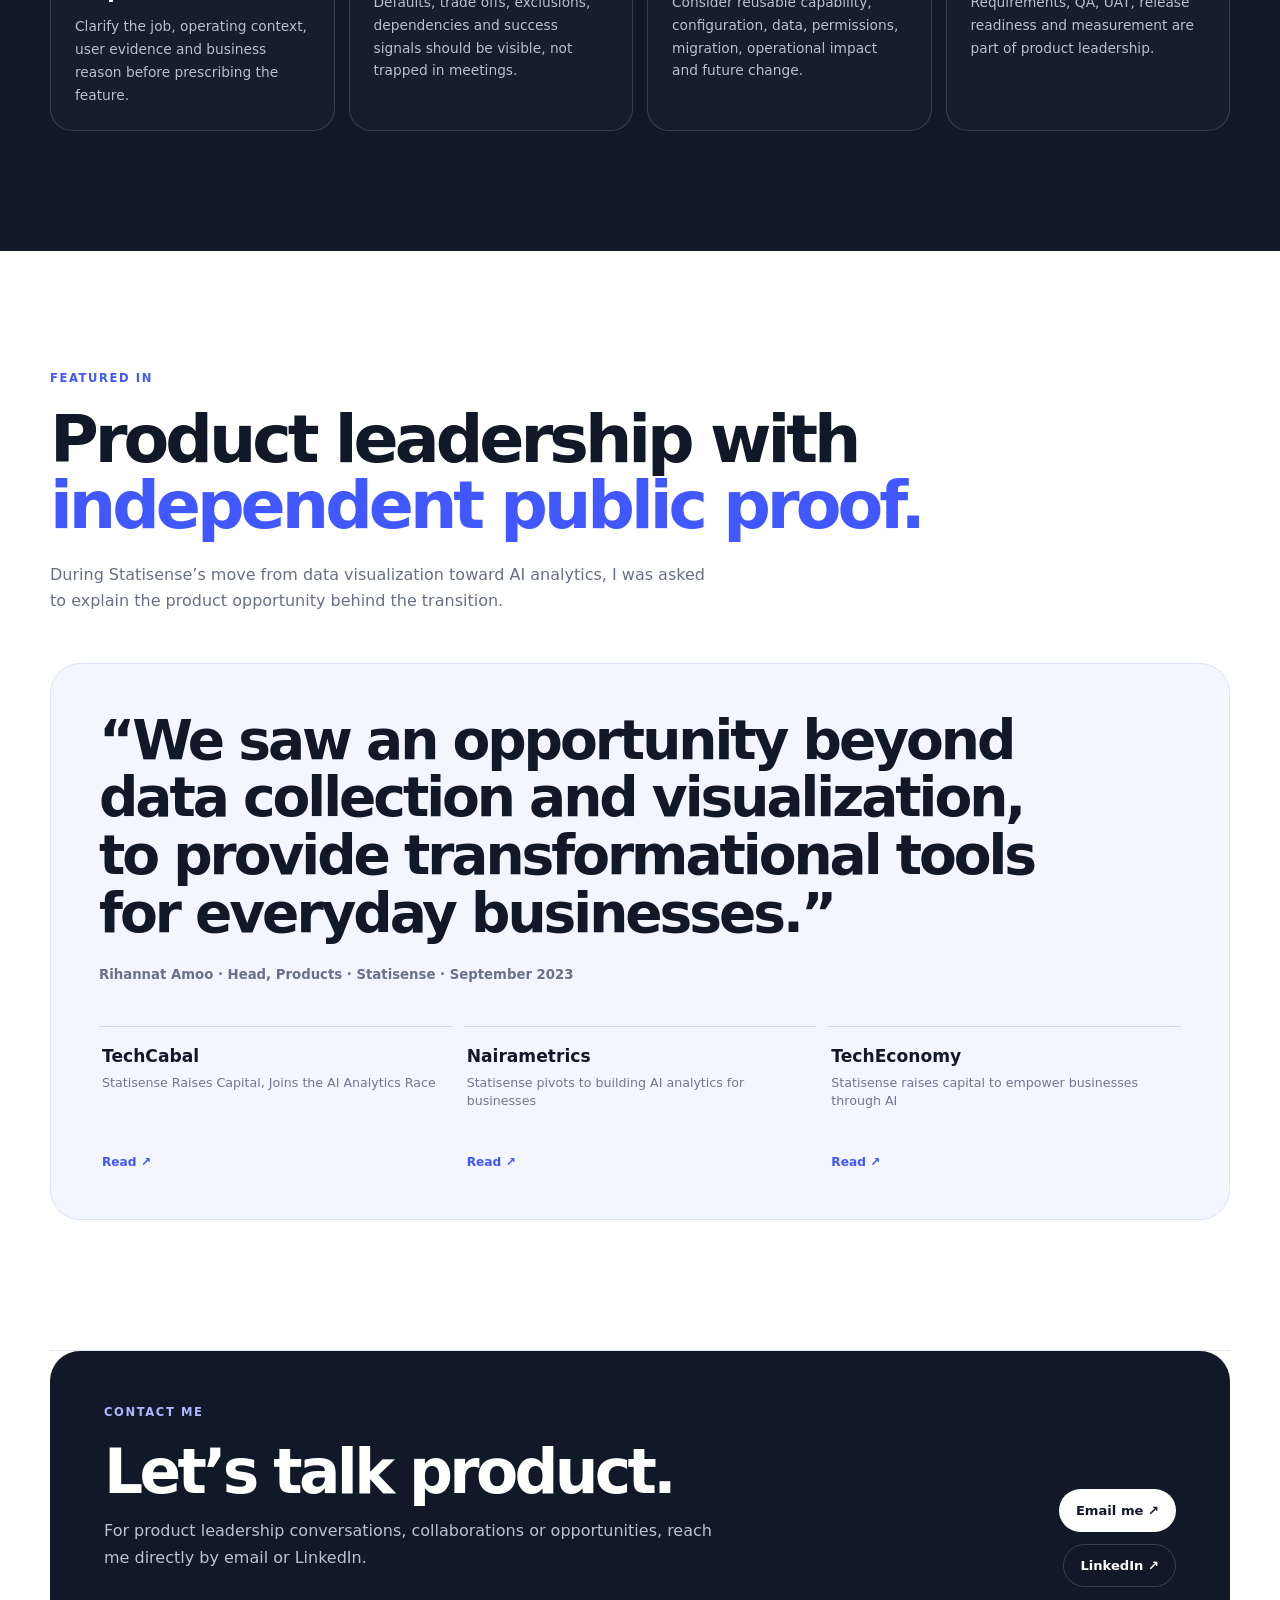
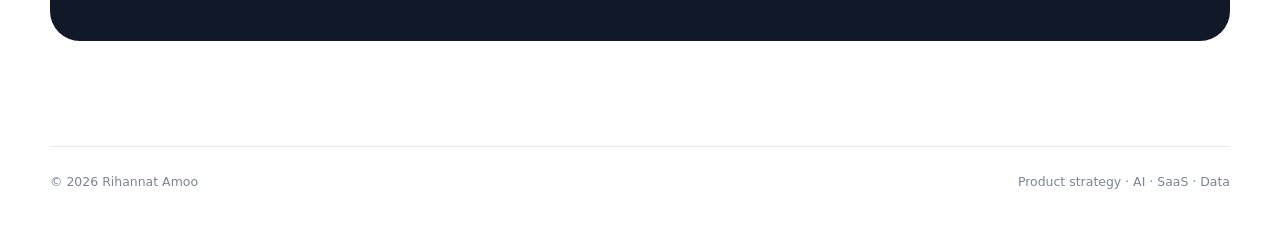
==== commit 4fc9cd74: "Refocus portfolio on four deep product case studies" ====
--- a/index.html
+++ b/index.html
@@ -3,7 +3,7 @@
 <head>
 <meta charset="utf-8"/>
 <meta name="viewport" content="width=device-width,initial-scale=1"/>
-<meta name="description" content="Product portfolio of Rihannat Amoo, showing product leadership across AI, enterprise SaaS, analytics, fintech and data products."/>
+<meta name="description" content="Product portfolio of Rihannat Amoo, showing product leadership across AI, enterprise SaaS, analytics and workflow products."/>
 <title>Rihannat Amoo | Product Leader</title>
 <link rel="stylesheet" href="styles.css"/>
 </head>
@@ -11,7 +11,7 @@
 <header class="site-header shell">
   <a class="brand" href="#top">rihannat<span>.product</span></a>
   <nav class="nav">
-    <a href="#evidence">Evidence</a>
+    <a href="#work">Case studies</a>
     <a href="#approach">Product judgment</a>
     <a href="#featured">Featured in</a>
     <a href="#contact">Contact</a>
@@ -26,7 +26,7 @@
       <h1>I turn complex product problems into <em>clear decisions, buildable systems and measurable value.</em></h1>
       <p class="lede">I’m Rihannat Amoo. I work where product strategy meets execution: finding the real problem, shaping the product model, making trade offs explicit, aligning teams and carrying decisions through delivery.</p>
       <div class="actions">
-        <a class="btn light" href="#evidence">See the evidence <span>↘</span></a>
+        <a class="btn light" href="#work">Explore the case studies <span>↘</span></a>
         <a class="text-link" href="mailto:rihannatamoo2@gmail.com">Email me ↗</a>
         <a class="text-link" href="https://www.linkedin.com/in/anna-amoo-1497a1155/" target="_blank" rel="noreferrer">LinkedIn ↗</a>
       </div>
@@ -35,23 +35,23 @@
       <div class="proof-label">SELECTED OUTCOMES</div>
       <div class="hero-metric"><strong>50%+</strong><span>less time spent on documentation workflows</span></div>
       <div class="hero-metric"><strong>+35%</strong><span>feature adoption after workflow improvements</span></div>
-      <div class="hero-metric"><strong>30%</strong><span>less reconciliation effort in an operational product</span></div>
-      <div class="hero-metric"><strong>10+</strong><span>product launches across lending, commerce and digital experiences</span></div>
+      <div class="hero-metric"><strong>+20%</strong><span>approval and analytics efficiency from data product work</span></div>
+      <div class="hero-metric"><strong>3</strong><span>independent publications carrying my product perspective</span></div>
     </aside>
   </div>
 </section>
 
 <section class="credibility shell reveal" aria-label="Product scope">
-  <span>AI product discovery</span><i>•</i><span>Enterprise platform strategy</span><i>•</i><span>Data products</span><i>•</i><span>Workflow design</span><i>•</i><span>Fintech growth</span><i>•</i><span>Delivery and release readiness</span>
+  <span>AI product discovery</span><i>•</i><span>Enterprise platform strategy</span><i>•</i><span>Data products</span><i>•</i><span>Workflow design</span><i>•</i><span>Delivery readiness</span><i>•</i><span>Product measurement</span>
 </section>
 
-<section class="section shell" id="evidence">
+<section class="section shell" id="work">
   <div class="section-top reveal">
     <div>
-      <div class="eyebrow">SELECTED PRODUCT EVIDENCE</div>
-      <h2>Don’t take the title at face value. <em>Inspect the work.</em></h2>
+      <div class="eyebrow">SELECTED CASE STUDIES</div>
+      <h2>Four product problems. <em>The decisions behind the work.</em></h2>
     </div>
-    <p>Each project shows the product problem, what I owned, the decisions I made and the proof that the work moved forward.</p>
+    <p>Each deep dive shows the context, problem framing, product decisions, trade offs, artifacts, delivery approach and outcomes. Proprietary material is recreated with public safe content.</p>
   </div>
 
   <div class="flagship-list">
@@ -64,77 +64,71 @@
       </div>
       <div class="flagship-copy">
         <div class="meta">AI CUSTOMER INTELLIGENCE · ENTERPRISE SAAS</div>
-        <h3>From a fuzzy AI vision to a coherent customer intelligence product model.</h3>
-        <p class="challenge"><b>Problem</b> Existing topics, keywords, sentiment and proposed AI themes overlapped. Without clear boundaries, the product risked becoming harder to explain and harder to build.</p>
+        <h3>Turning an ambiguous AI brief into a coherent customer intelligence product.</h3>
+        <p class="challenge"><b>The challenge</b> Existing topics, keywords, sentiment, comments and proposed AI themes overlapped. The product needed a clear information model before engineering could build the right thing.</p>
         <div class="evidence-columns">
-          <div><small>I OWNED</small><span>Future state model, information architecture, product behavior, FRD, business rules and acceptance criteria.</span></div>
-          <div><small>KEY JUDGMENT</small><span>Separate known taxonomy analysis from emerging theme discovery, then connect both to supporting customer evidence.</span></div>
-          <div><small>PROOF</small><span>Sanitized architecture, decision records and implementation ready requirements.</span></div>
+          <div><small>INSIDE</small><span>Current state diagnosis, future state architecture, four product surfaces and a detailed decision log.</span></div>
+          <div><small>ARTIFACTS</small><span>Capability model, admin lifecycle, business rules, acceptance criteria examples and measurement plan.</span></div>
+          <div><small>PRODUCT MUSCLE</small><span>AI discovery, information architecture, requirements, explainability and delivery definition.</span></div>
         </div>
-        <div class="open-link">Inspect the evidence →</div>
+        <div class="open-link">Read the full case study →</div>
       </div>
     </a>
 
     <a class="flagship reveal" href="case-platform.html">
       <div class="flagship-num">02</div>
       <div class="flagship-visual visual-platform-new">
-        <div class="decision-path"><span>Customer need</span><i>→</i><span>Product rule</span><i>→</i><span class="active">Shared capability</span><i>→</i><span>Reusable delivery</span></div>
-        <div class="platform-note">The product question is not only “can we build it?” It is “what belongs in the platform?”</div>
+        <div class="decision-path"><span>Customer need</span><i>→</i><span>Existing capability?</span><i>→</i><span class="active">Shared product rule</span><i>→</i><span>Reusable delivery</span></div>
+        <div class="platform-note">The question is not only “can we build it?” It is “what should become part of the platform?”</div>
       </div>
       <div class="flagship-copy">
         <div class="meta">ENTERPRISE PLATFORM · MULTI TENANT SAAS</div>
-        <h3>Turning customer exceptions into scalable platform decisions.</h3>
-        <p class="challenge"><b>Problem</b> Enterprise requests, migration work, technical debt, defects and release commitments compete for the same roadmap. Solving each request literally creates long term product debt.</p>
+        <h3>Protecting platform integrity while customer needs and releases keep moving.</h3>
+        <p class="challenge"><b>The challenge</b> Client commitments, migration, defects, technical debt and new capability compete for the same roadmap. Solving requests literally creates product debt.</p>
         <div class="evidence-columns">
-          <div><small>I OWNED</small><span>Requirements, release scope, prioritization, QA and UAT readiness, decision follow through and product integrity.</span></div>
-          <div><small>KEY JUDGMENT</small><span>Decide what should be configuration, shared capability, client specific work, technical debt or deferred scope.</span></div>
-          <div><small>PROOF</small><span>Release decisions, platform rules, dependency handling and reusable requirement patterns.</span></div>
+          <div><small>INSIDE</small><span>A platform decision framework, real scope calls, story quality standards and release gating logic.</span></div>
+          <div><small>ARTIFACTS</small><span>Requirement anatomy, prioritization frame, release readiness checklist and decision examples.</span></div>
+          <div><small>PRODUCT MUSCLE</small><span>Platform thinking, prioritization, QA and UAT, release judgment and cross functional alignment.</span></div>
         </div>
-        <div class="open-link">Inspect the evidence →</div>
+        <div class="open-link">Read the full case study →</div>
       </div>
     </a>
 
     <a class="flagship reveal" href="case-statisense.html">
       <div class="flagship-num">03</div>
       <div class="flagship-visual visual-ai-strategy">
-        <div class="value-chain"><span>Data</span><i>→</i><span>AI analysis</span><i>→</i><span>Decision context</span><i>→</i><span class="active">Business action</span></div>
+        <div class="value-chain"><span>Raw data</span><i>→</i><span>AI analysis</span><i>→</i><span>Decision context</span><i>→</i><span class="active">Business action</span></div>
       </div>
       <div class="flagship-copy">
         <div class="meta">HEAD OF PRODUCTS · AI STRATEGY · DATA PRODUCTS</div>
-        <h3>Moving beyond data visualization toward AI products built around business decisions.</h3>
-        <p class="challenge"><b>Problem</b> “AI analytics” was a strategic direction, not yet a product. The work was to turn the ambition into concrete use cases, workflows and product value.</p>
+        <h3>Moving from data visualization toward AI products built around business decisions.</h3>
+        <p class="challenge"><b>The challenge</b> “AI analytics” was a strategic direction, not yet a product. The work was to turn the ambition into use cases, workflows, a value proposition and a credible product narrative.</p>
         <div class="evidence-columns">
-          <div><small>I OWNED</small><span>Product direction, use case framing, decision oriented workflows and translation of strategy into product opportunities.</span></div>
-          <div><small>KEY JUDGMENT</small><span>Treat the useful unit as a better business decision, not an AI model or dashboard.</span></div>
-          <div><small>PROOF</small><span>Measured operating impact plus independent media coverage quoting my product perspective.</span></div>
+          <div><small>INSIDE</small><span>Strategic inflection point, use case framing, product thesis, portfolio logic and go to market narrative.</span></div>
+          <div><small>ARTIFACTS</small><span>Decision value chain, use case matrix, product principles and three independent media references.</span></div>
+          <div><small>PRODUCT MUSCLE</small><span>Strategy, zero to one framing, AI value design, product narrative and executive communication.</span></div>
         </div>
-        <div class="open-link">Inspect the evidence →</div>
+        <div class="open-link">Read the full case study →</div>
       </div>
     </a>
-  </div>
 
-  <div class="supporting-head reveal"><span>MORE EVIDENCE</span><p>Different contexts, same product discipline.</p></div>
-  <div class="support-grid">
-    <a class="support-card reveal" href="case-fastdoc.html">
-      <div class="support-top"><span>AI WORKFLOW</span><strong>50%+ ↓</strong></div>
-      <h3>Redesigning document work around the moments users actually valued.</h3>
-      <p>Workflow design, AI assisted experiences, onboarding and adoption.</p>
-      <div class="support-proof"><b>+35%</b> feature adoption</div>
-      <span class="open-link">View evidence →</span>
-    </a>
-    <a class="support-card reveal" href="case-clan.html">
-      <div class="support-top"><span>FINTECH GROWTH</span><strong>10+</strong></div>
-      <h3>Launching lending and commerce products without reducing growth to one metric.</h3>
-      <p>Customer value, merchant needs, risk, operations and commercial growth.</p>
-      <div class="support-proof"><b>+12%</b> market share · <b>+37%</b> CSAT</div>
-      <span class="open-link">View evidence →</span>
-    </a>
-    <a class="support-card reveal" href="case-red-cross.html">
-      <div class="support-top"><span>OPERATIONS + DATA</span><strong>30% ↓</strong></div>
-      <h3>Reducing reconciliation effort through better workflow and reporting.</h3>
-      <p>Operational systems, reporting, SQL, Power BI, finance and governance.</p>
-      <div class="support-proof"><b>30%</b> less reconciliation time</div>
-      <span class="open-link">View evidence →</span>
+    <a class="flagship reveal" href="case-fastdoc.html">
+      <div class="flagship-num">04</div>
+      <div class="flagship-visual visual-workflow">
+        <div class="workflow-card"><small>BEFORE</small><span>Gather context</span><i>→</i><span>Manual documentation</span><i>→</i><span>Rework</span></div>
+        <div class="workflow-card active"><small>AFTER</small><span>Capture context once</span><i>→</i><span>AI assisted output</span><i>→</i><span>Human review</span></div>
+      </div>
+      <div class="flagship-copy">
+        <div class="meta">AI WORKFLOW · ADOPTION · ENTERPRISE PRODUCT</div>
+        <h3>Redesigning document work around the moments where AI created real leverage.</h3>
+        <p class="challenge"><b>The challenge</b> The goal was not more AI features. It was to remove repetitive work, improve output relevance and make the product easier to adopt in real workflows.</p>
+        <div class="evidence-columns">
+          <div><small>INSIDE</small><span>Workflow diagnosis, prioritization logic, before and after model, platform foundations and measurement.</span></div>
+          <div><small>OUTCOMES</small><span>More than 50% less documentation time and 35% higher feature adoption.</span></div>
+          <div><small>PRODUCT MUSCLE</small><span>Workflow design, AI product judgment, adoption, enterprise readiness and outcome measurement.</span></div>
+        </div>
+        <div class="open-link">Read the full case study →</div>
+      </div>
     </a>
   </div>
 </section>
@@ -149,7 +143,7 @@
       <div class="judgment reveal"><small>01</small><h3>Find the problem beneath the request.</h3><p>Clarify the job, operating context, user evidence and business reason before prescribing the feature.</p></div>
       <div class="judgment reveal"><small>02</small><h3>Make product decisions explicit.</h3><p>Defaults, trade offs, exclusions, dependencies and success signals should be visible, not trapped in meetings.</p></div>
       <div class="judgment reveal"><small>03</small><h3>Design the system, not only the screen.</h3><p>Consider reusable capability, configuration, data, permissions, migration, operational impact and future change.</p></div>
-      <div class="judgment reveal"><small>04</small><h3>Stay accountable through delivery.</h3><p>Requirements, QA, UAT, release readiness and measurement are part of product ownership, not somebody else’s problem.</p></div>
+      <div class="judgment reveal"><small>04</small><h3>Stay accountable through delivery.</h3><p>Requirements, QA, UAT, release readiness and measurement are part of product leadership.</p></div>
     </div>
   </div>
 </section>
@@ -190,4 +184,4 @@
 <footer class="footer shell"><span>© <span data-year>2026</span> Rihannat Amoo</span><span>Product strategy · AI · SaaS · Data</span></footer>
 <script src="script.js"></script>
 </body>
-</html>
+</html>
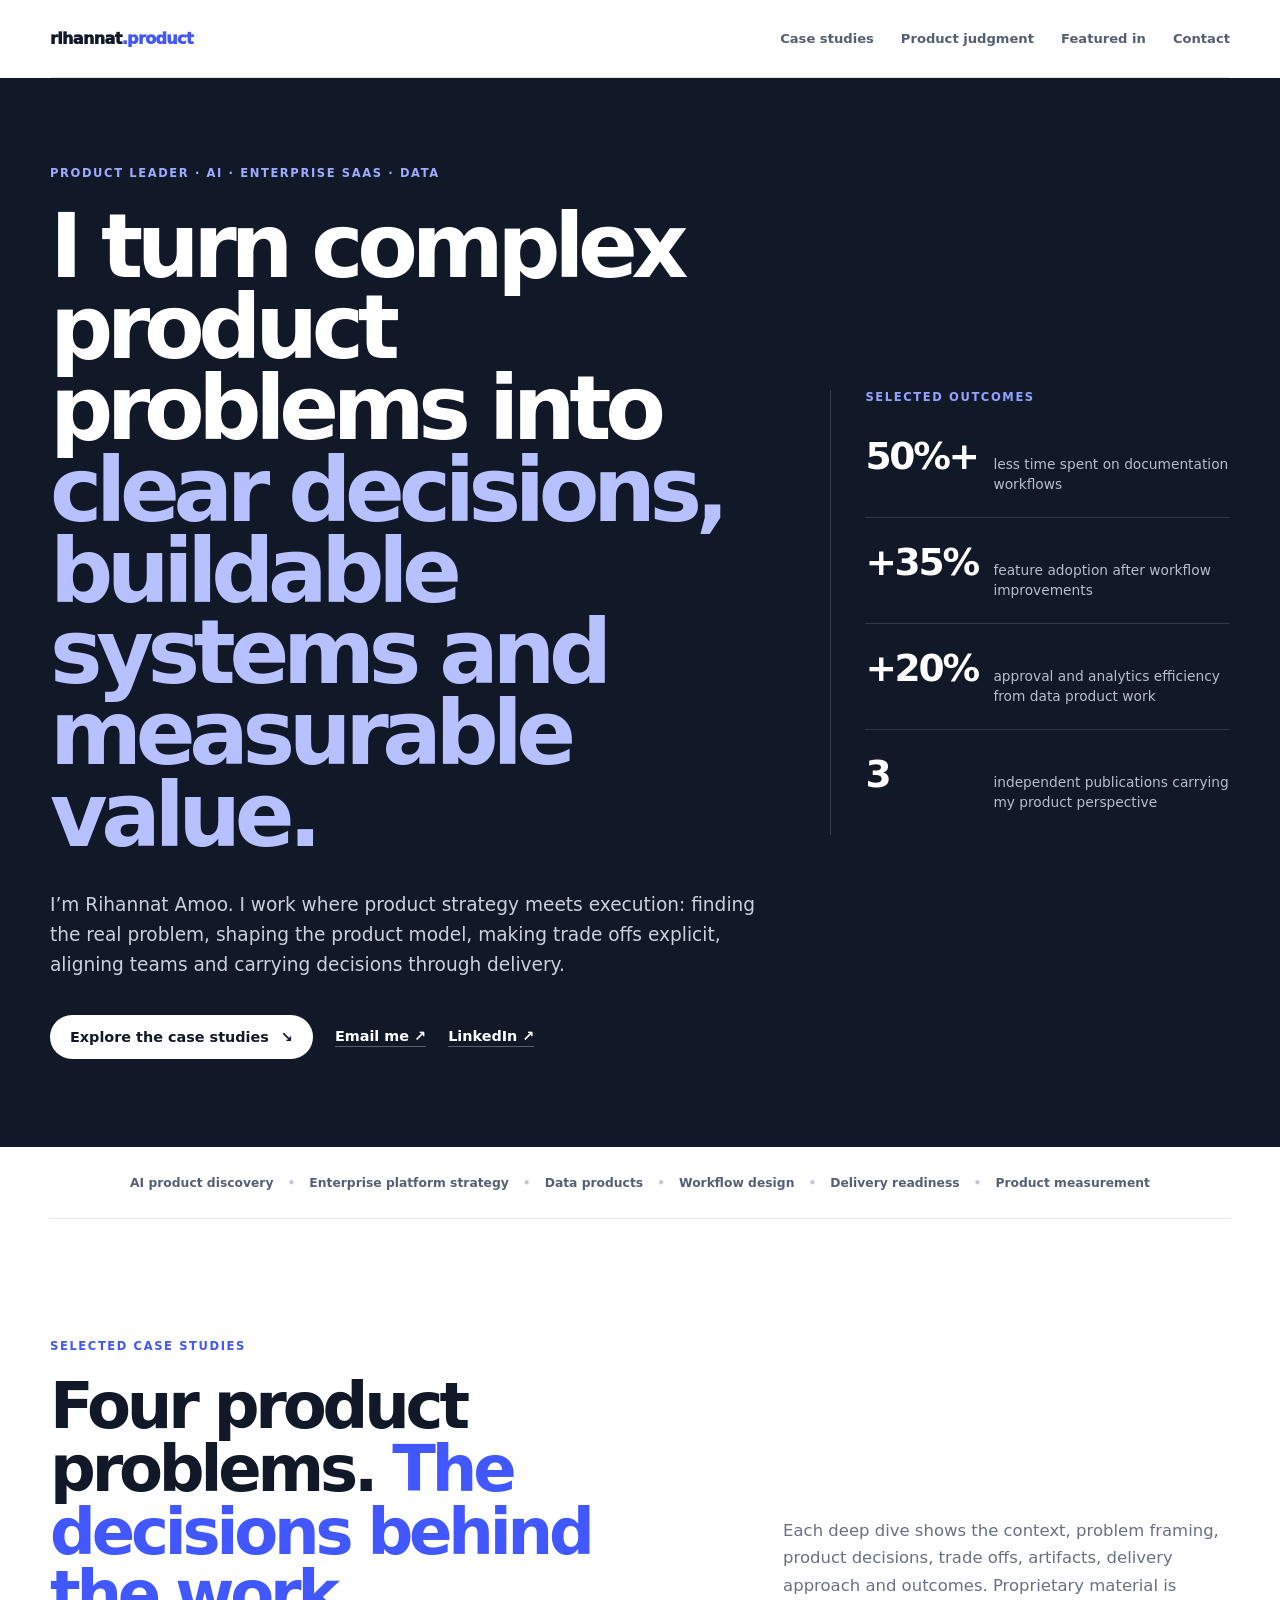
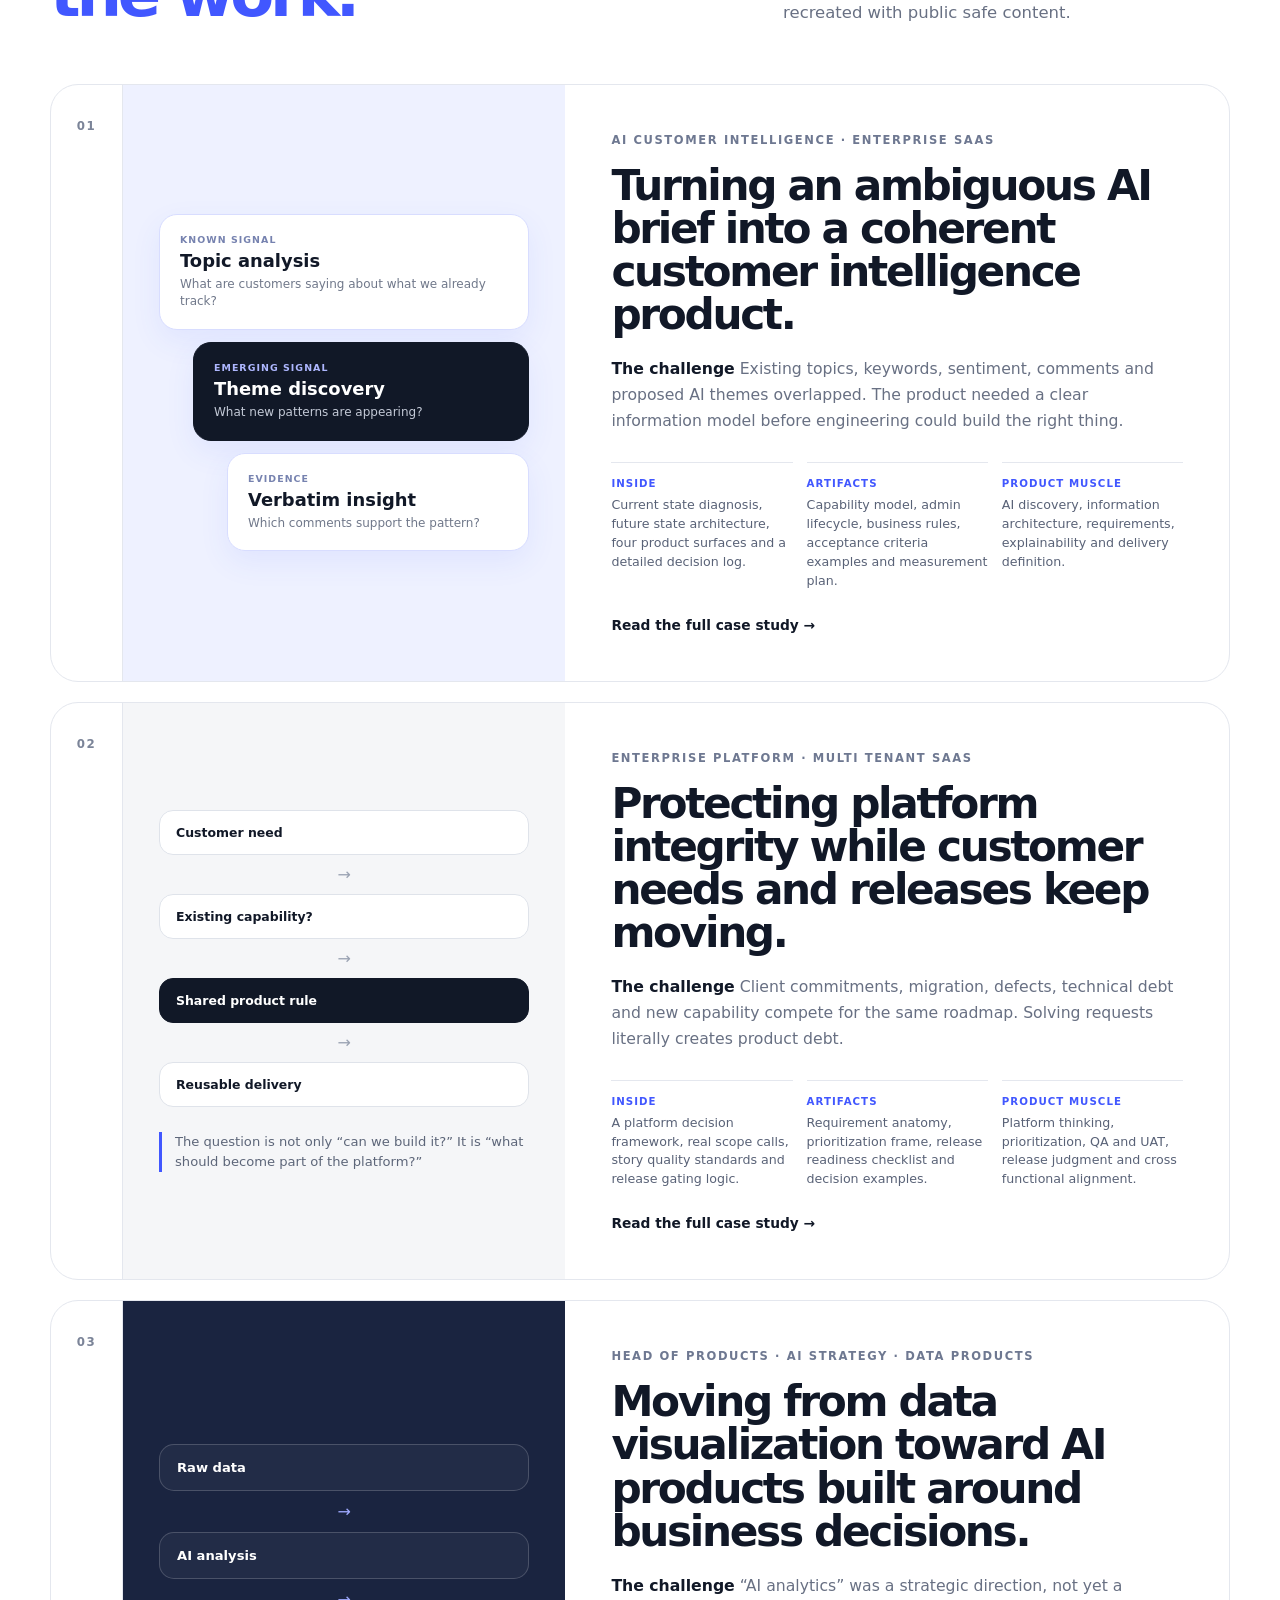
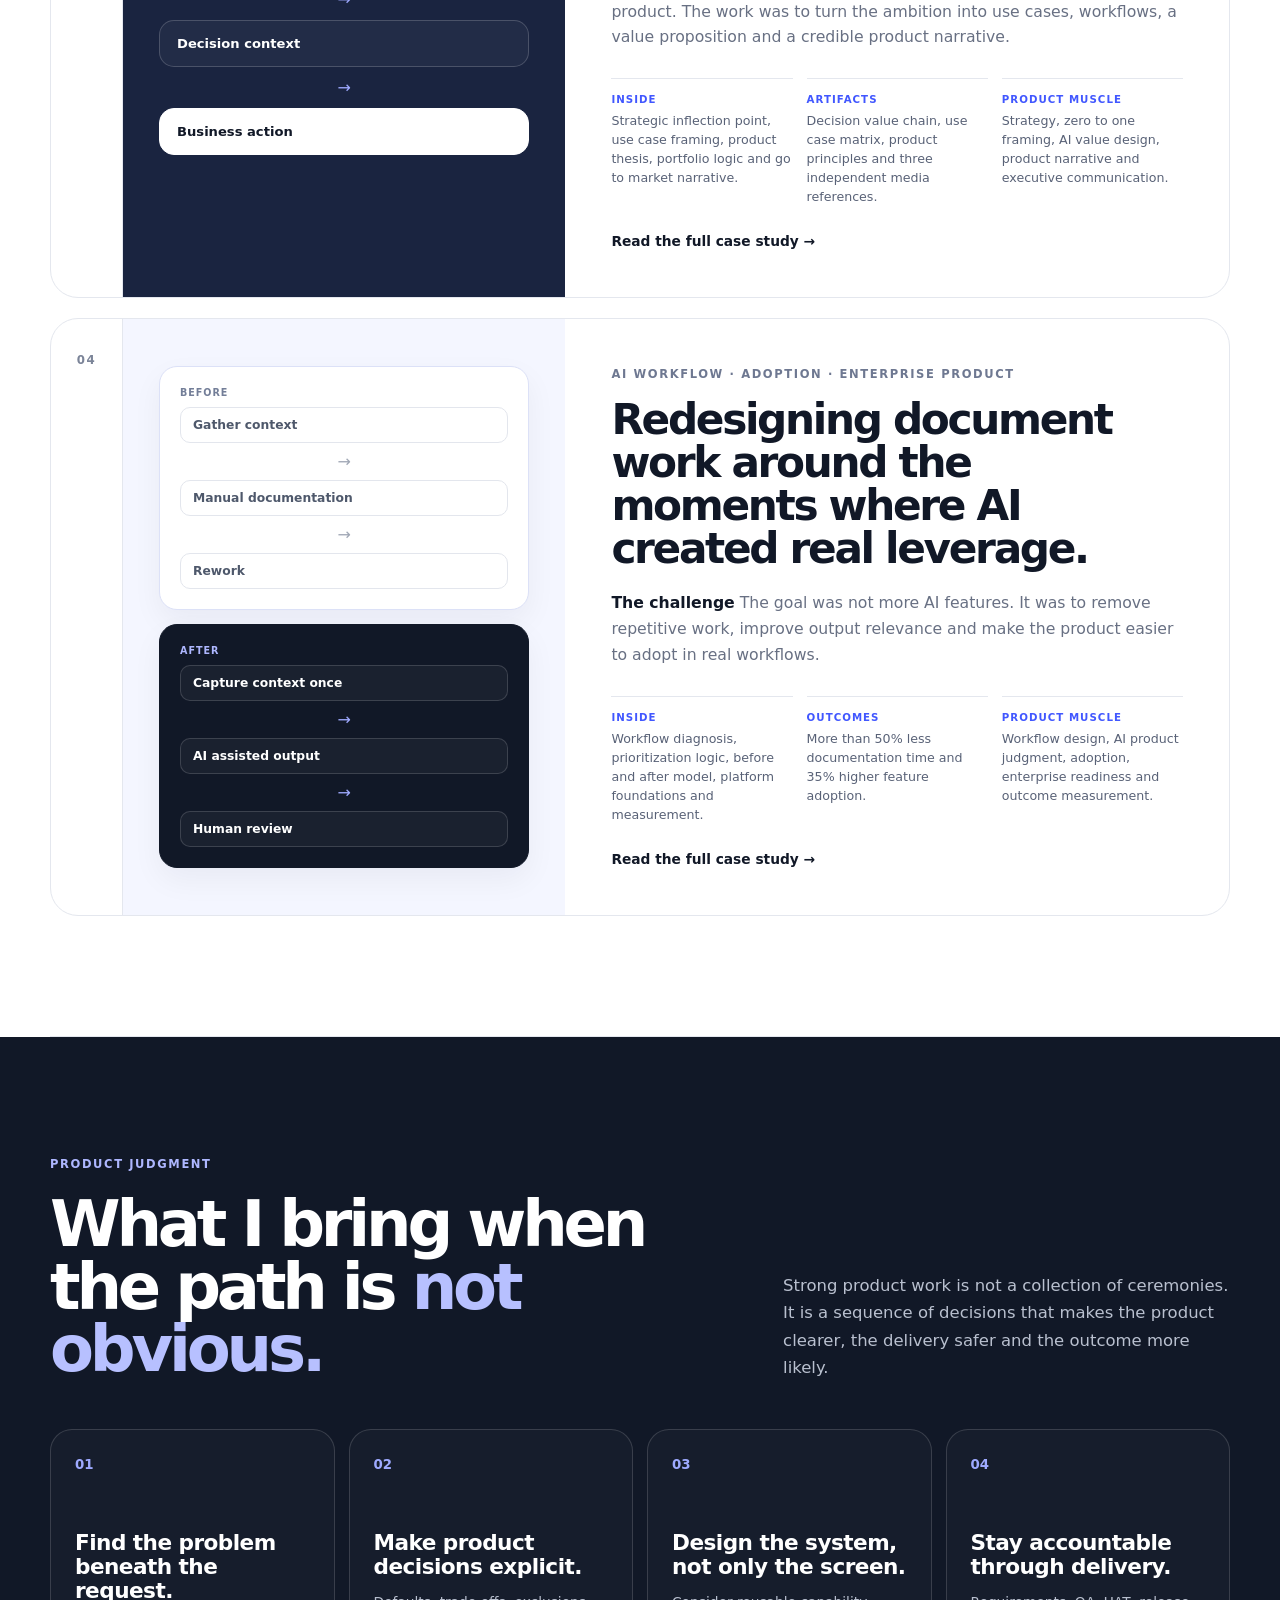
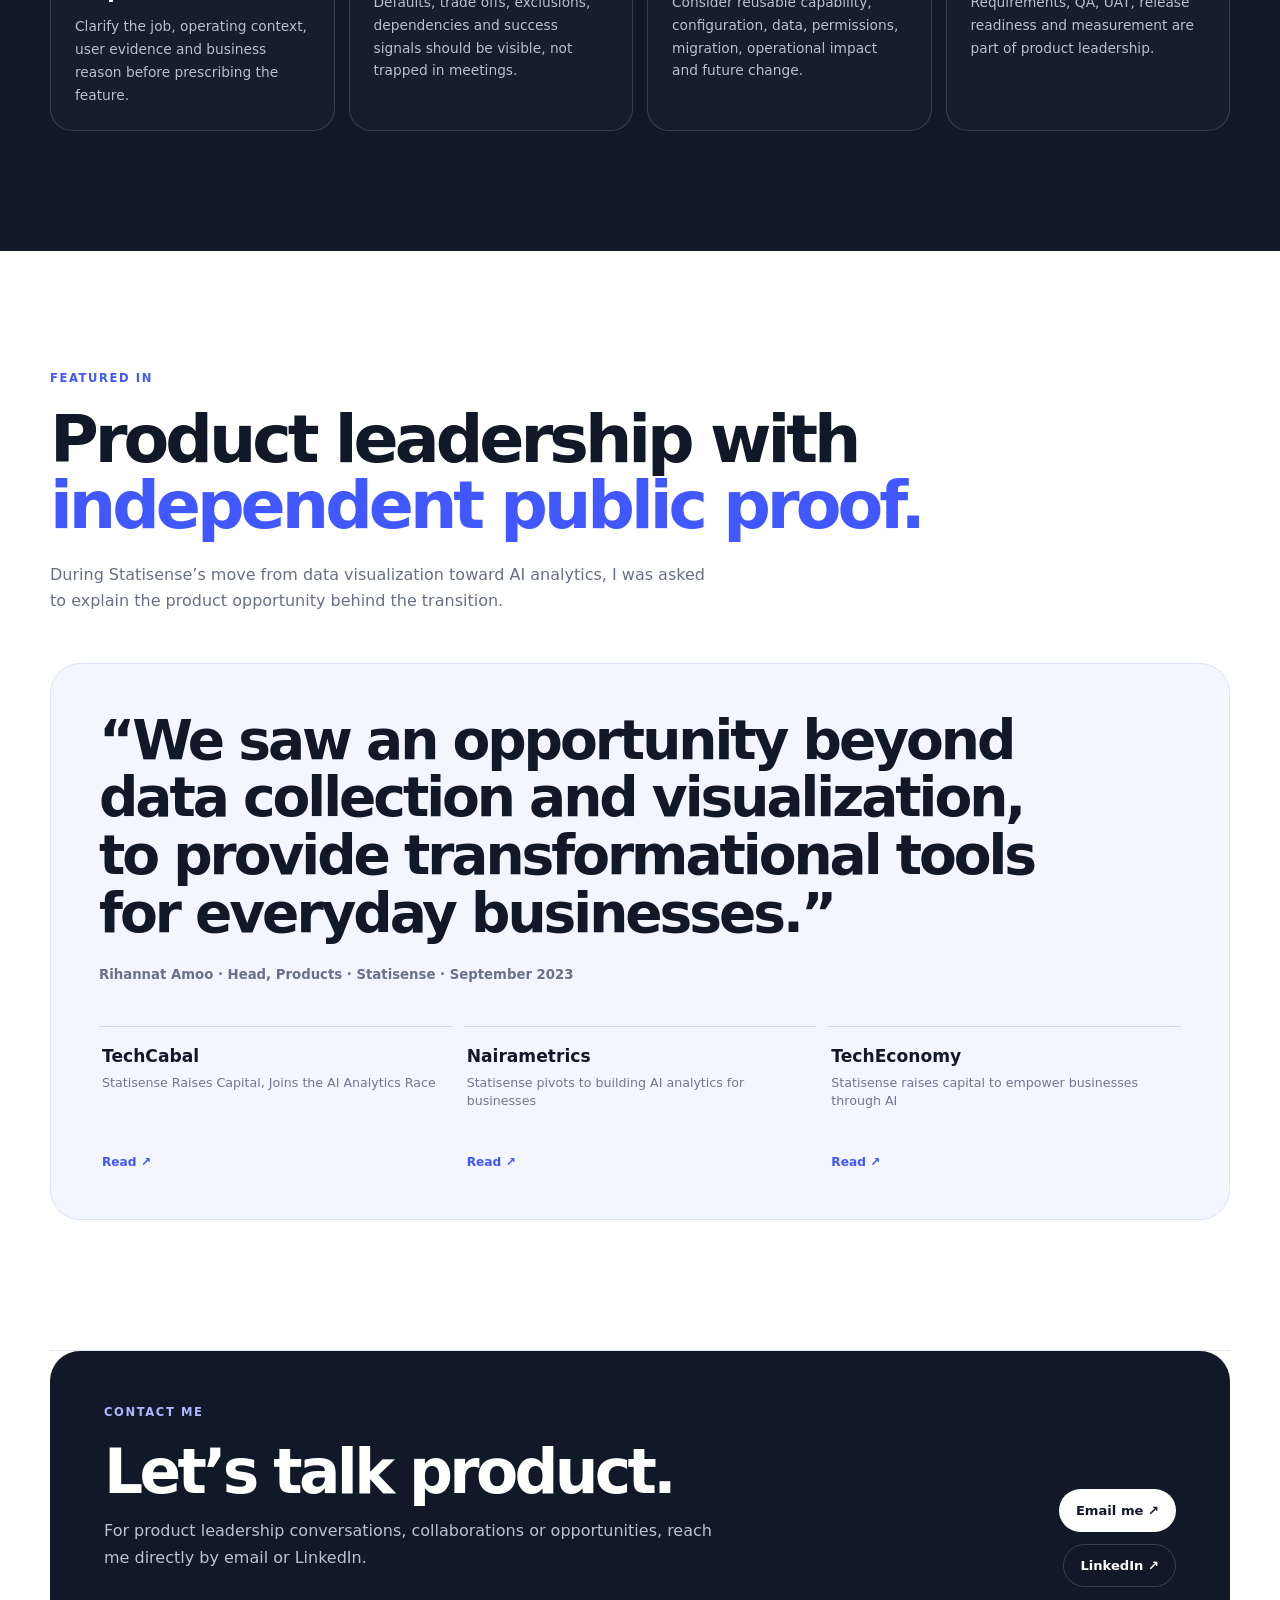
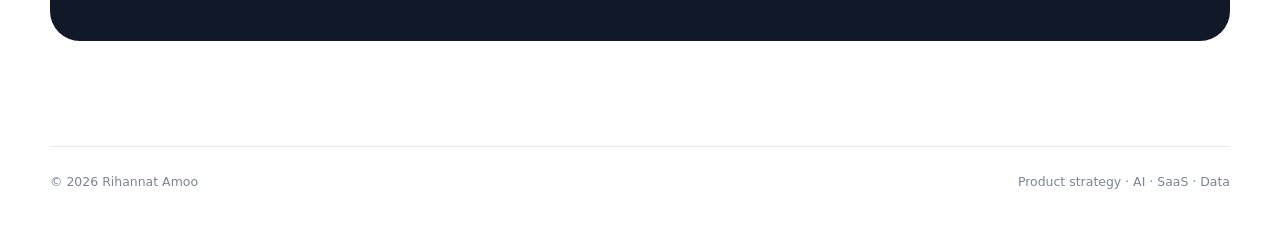
==== commit 903b20e3: "Load workflow visual styling" ====
--- a/index.html
+++ b/index.html
@@ -6,6 +6,7 @@
 <meta name="description" content="Product portfolio of Rihannat Amoo, showing product leadership across AI, enterprise SaaS, analytics and workflow products."/>
 <title>Rihannat Amoo | Product Leader</title>
 <link rel="stylesheet" href="styles.css"/>
+<link rel="stylesheet" href="home-extra.css"/>
 </head>
 <body>
 <header class="site-header shell">
--- a/home-extra.css
+++ b/home-extra.css
@@ -0,0 +1 @@
+.visual-workflow{background:#f4f6ff;gap:14px}.workflow-card{display:grid;gap:9px;border:1px solid #dce1f7;border-radius:18px;padding:20px;background:#fff;box-shadow:0 12px 30px rgba(17,24,39,.05)}.workflow-card small{font-size:.6rem;letter-spacing:.1em;font-weight:900;color:#737e98}.workflow-card span{display:block;border:1px solid #e3e6ed;border-radius:10px;padding:10px 12px;font-size:.77rem;font-weight:820;color:#4e586b}.workflow-card i{font-style:normal;text-align:center;color:#a0a7b5}.workflow-card.active{background:#111827;border-color:#111827}.workflow-card.active small{color:#aeb7ff}.workflow-card.active span{color:#fff;border-color:rgba(255,255,255,.15);background:rgba(255,255,255,.04)}.workflow-card.active i{color:#9faaff}
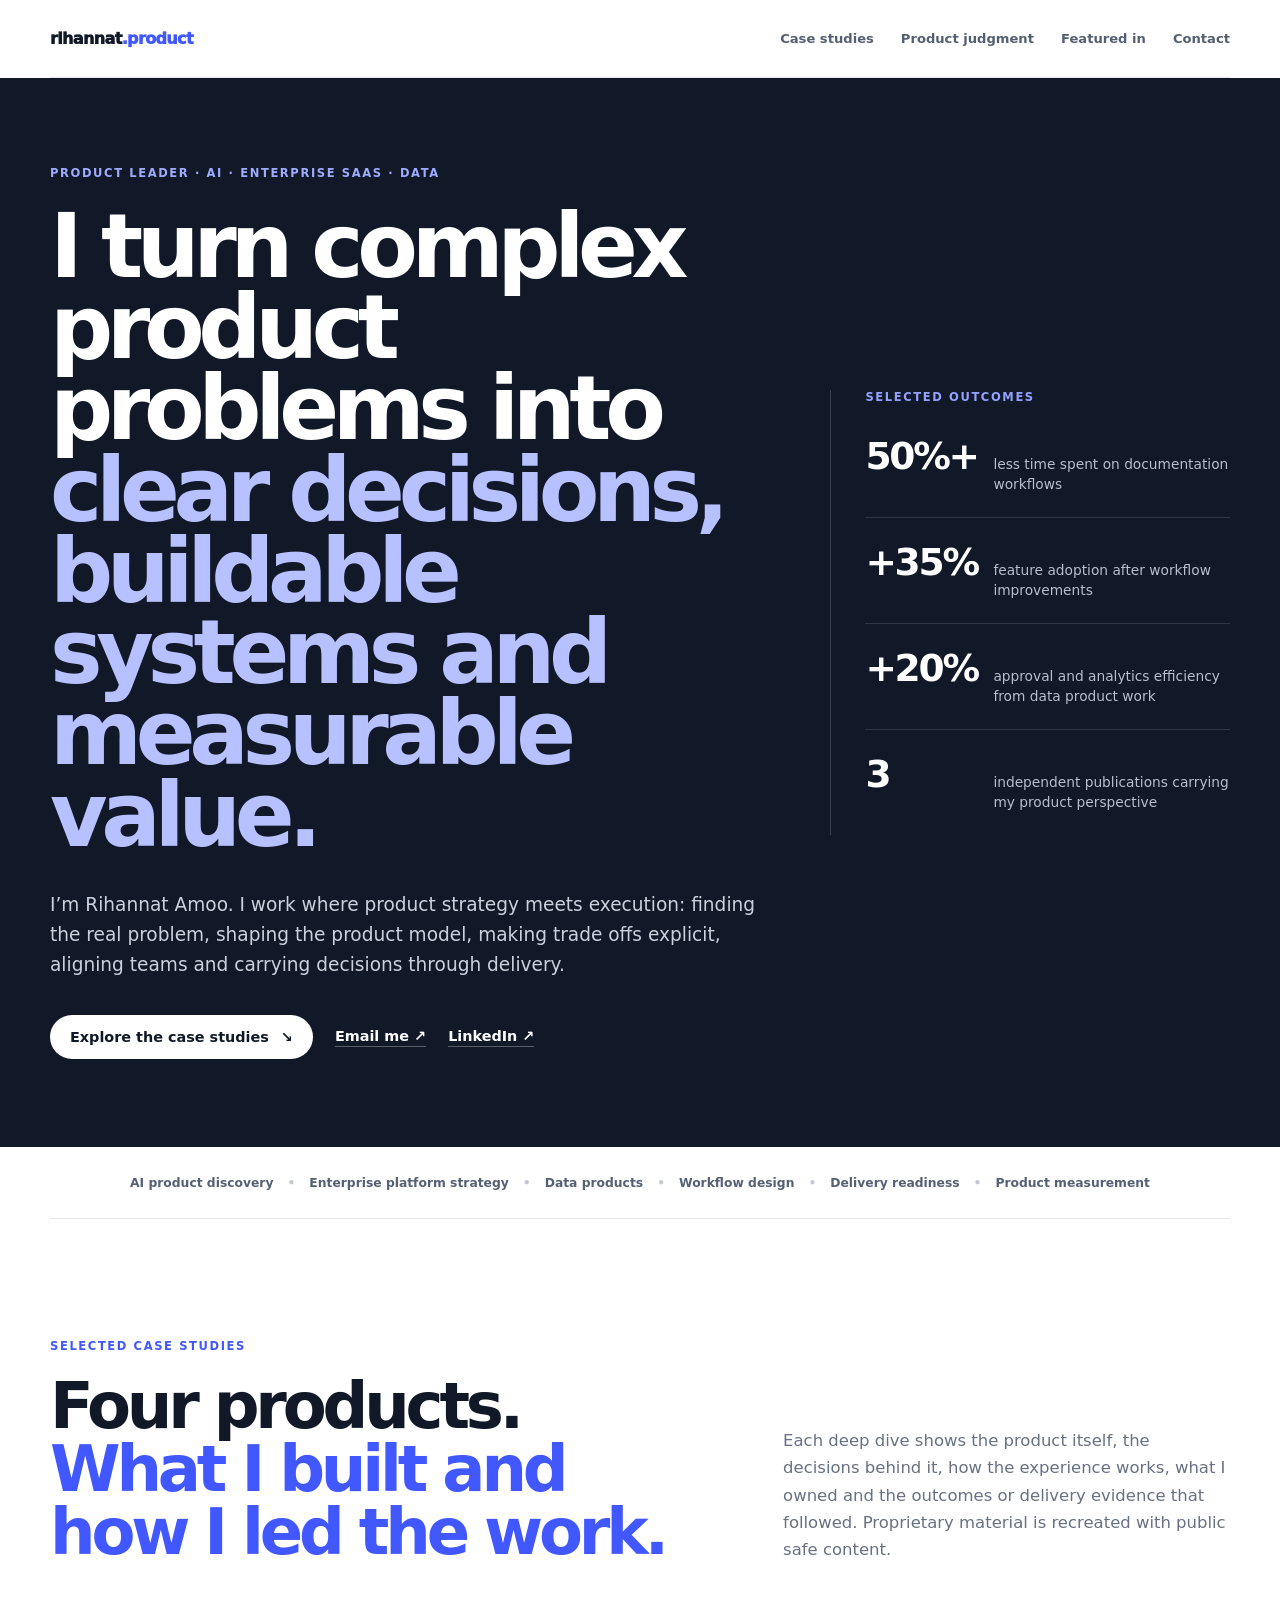
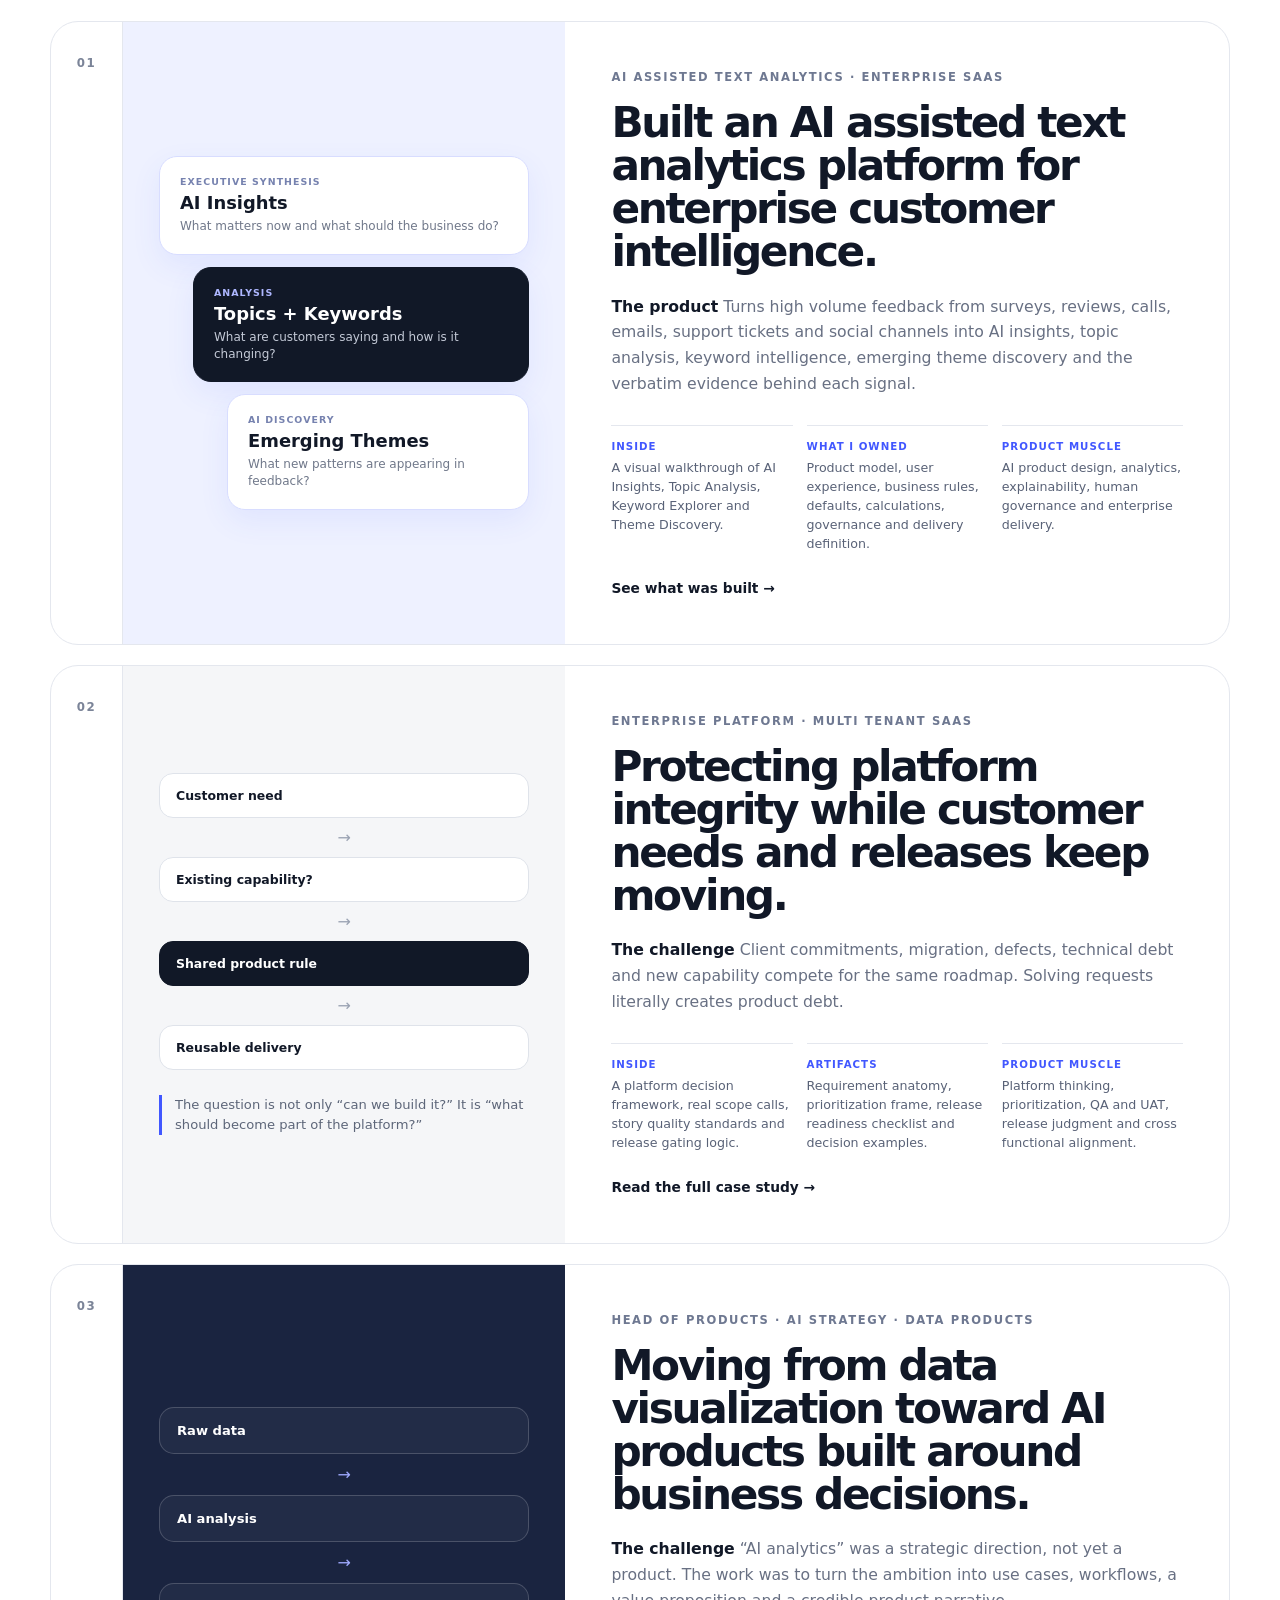
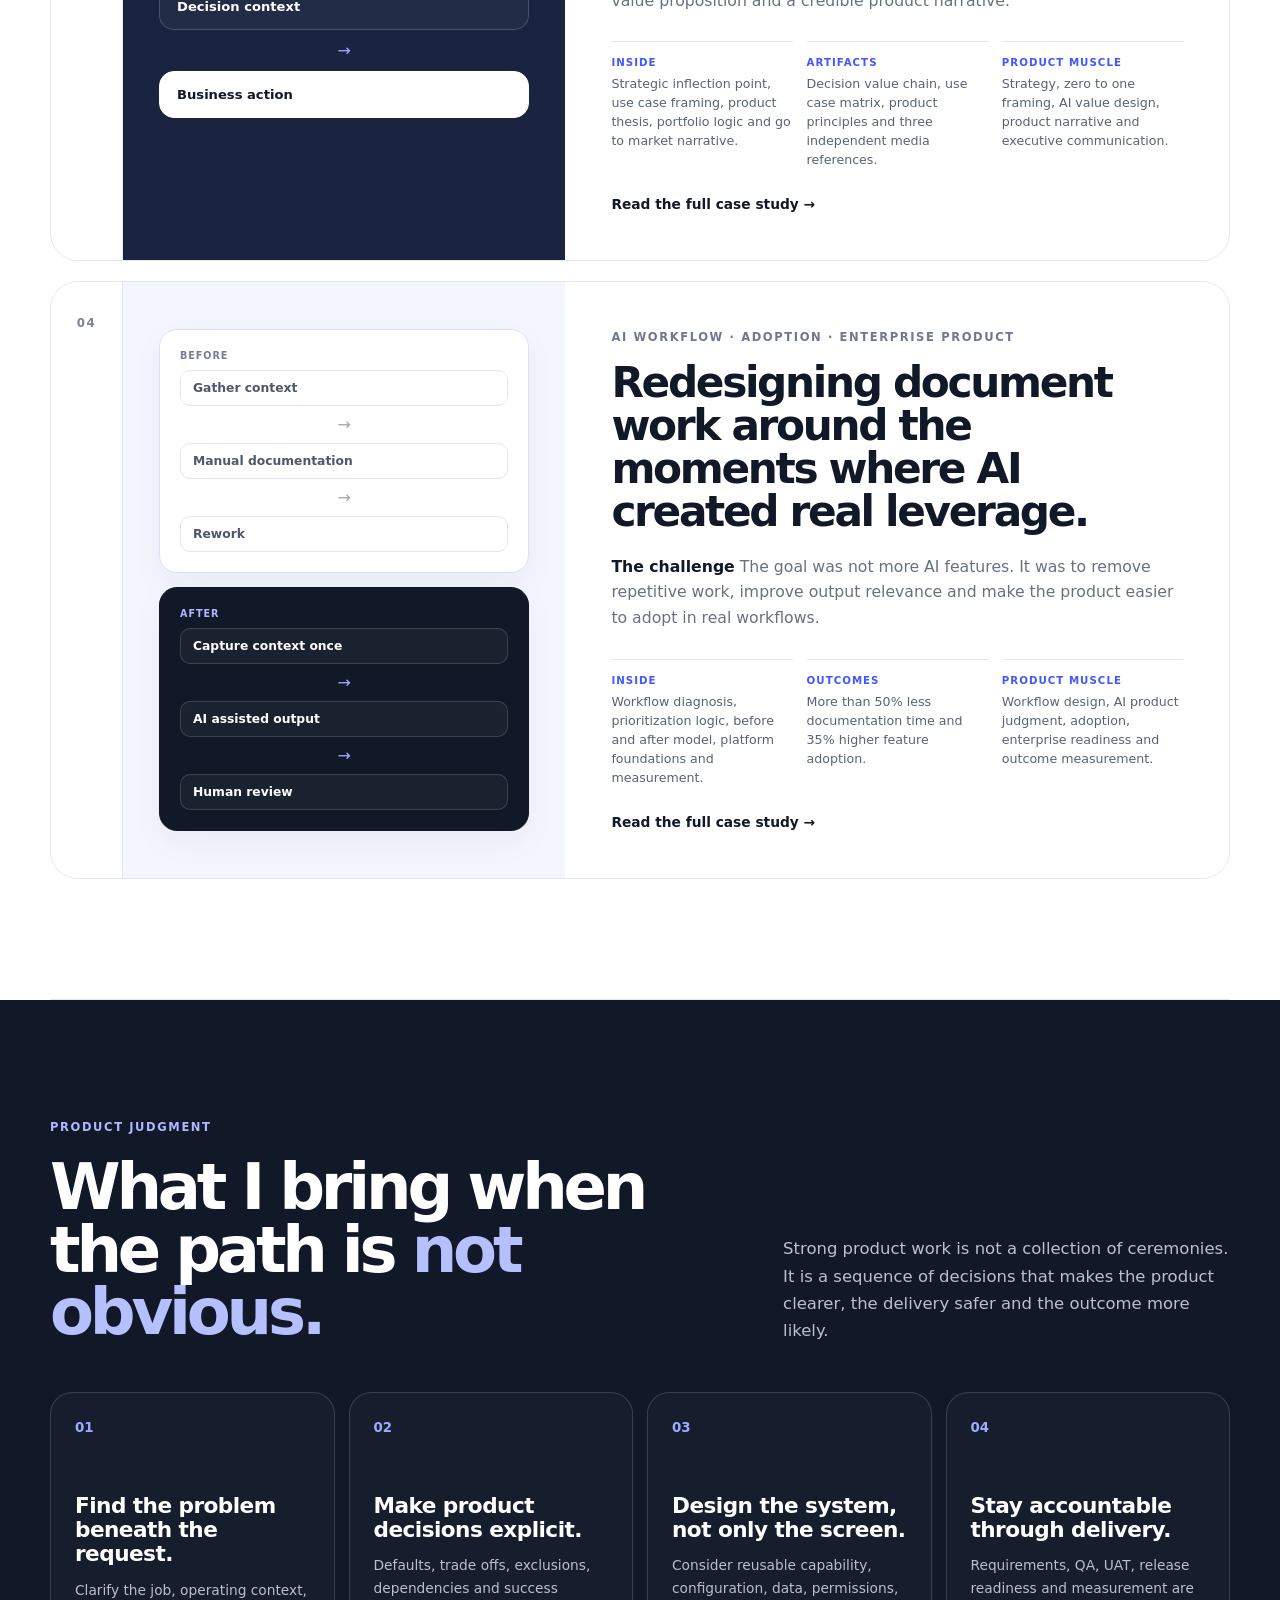
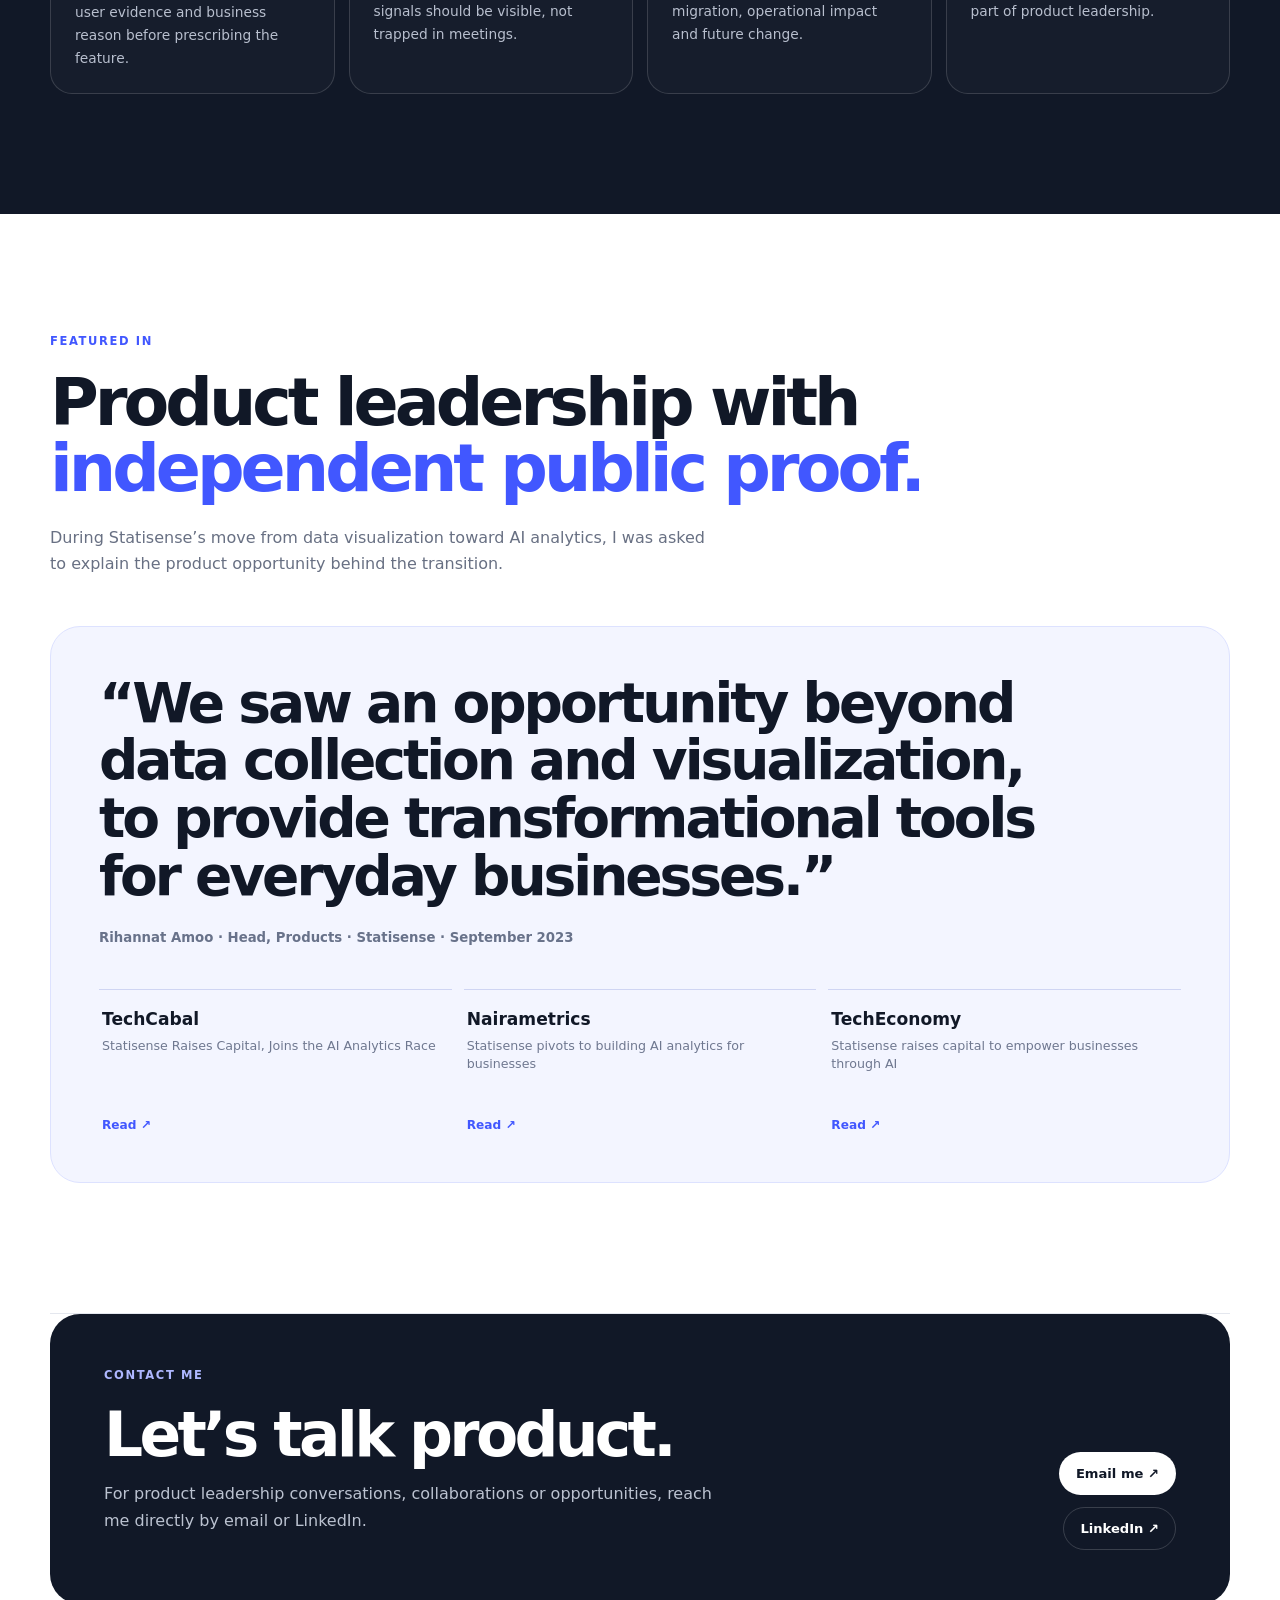
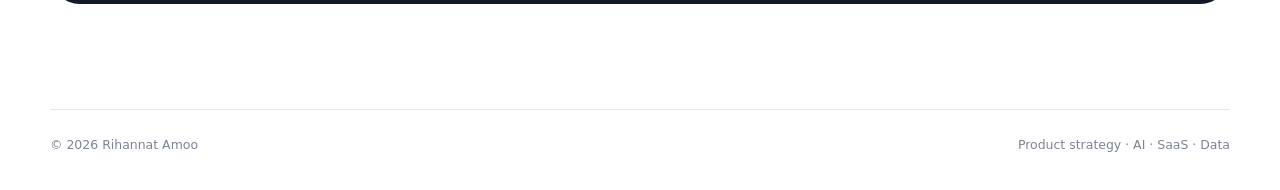
==== commit 246538a7: "Reframe homepage around products built" ====
--- a/index.html
+++ b/index.html
@@ -50,29 +50,29 @@
   <div class="section-top reveal">
     <div>
       <div class="eyebrow">SELECTED CASE STUDIES</div>
-      <h2>Four product problems. <em>The decisions behind the work.</em></h2>
+      <h2>Four products. <em>What I built and how I led the work.</em></h2>
     </div>
-    <p>Each deep dive shows the context, problem framing, product decisions, trade offs, artifacts, delivery approach and outcomes. Proprietary material is recreated with public safe content.</p>
+    <p>Each deep dive shows the product itself, the decisions behind it, how the experience works, what I owned and the outcomes or delivery evidence that followed. Proprietary material is recreated with public safe content.</p>
   </div>
 
   <div class="flagship-list">
     <a class="flagship reveal" href="case-text-analytics.html">
       <div class="flagship-num">01</div>
       <div class="flagship-visual visual-intelligence">
-        <div class="signal-card s1"><small>KNOWN SIGNAL</small><b>Topic analysis</b><span>What are customers saying about what we already track?</span></div>
-        <div class="signal-card s2"><small>EMERGING SIGNAL</small><b>Theme discovery</b><span>What new patterns are appearing?</span></div>
-        <div class="signal-card s3"><small>EVIDENCE</small><b>Verbatim insight</b><span>Which comments support the pattern?</span></div>
+        <div class="signal-card s1"><small>EXECUTIVE SYNTHESIS</small><b>AI Insights</b><span>What matters now and what should the business do?</span></div>
+        <div class="signal-card s2"><small>ANALYSIS</small><b>Topics + Keywords</b><span>What are customers saying and how is it changing?</span></div>
+        <div class="signal-card s3"><small>AI DISCOVERY</small><b>Emerging Themes</b><span>What new patterns are appearing in feedback?</span></div>
       </div>
       <div class="flagship-copy">
-        <div class="meta">AI CUSTOMER INTELLIGENCE · ENTERPRISE SAAS</div>
-        <h3>Turning an ambiguous AI brief into a coherent customer intelligence product.</h3>
-        <p class="challenge"><b>The challenge</b> Existing topics, keywords, sentiment, comments and proposed AI themes overlapped. The product needed a clear information model before engineering could build the right thing.</p>
+        <div class="meta">AI ASSISTED TEXT ANALYTICS · ENTERPRISE SAAS</div>
+        <h3>Built an AI assisted text analytics platform for enterprise customer intelligence.</h3>
+        <p class="challenge"><b>The product</b> Turns high volume feedback from surveys, reviews, calls, emails, support tickets and social channels into AI insights, topic analysis, keyword intelligence, emerging theme discovery and the verbatim evidence behind each signal.</p>
         <div class="evidence-columns">
-          <div><small>INSIDE</small><span>Current state diagnosis, future state architecture, four product surfaces and a detailed decision log.</span></div>
-          <div><small>ARTIFACTS</small><span>Capability model, admin lifecycle, business rules, acceptance criteria examples and measurement plan.</span></div>
-          <div><small>PRODUCT MUSCLE</small><span>AI discovery, information architecture, requirements, explainability and delivery definition.</span></div>
+          <div><small>INSIDE</small><span>A visual walkthrough of AI Insights, Topic Analysis, Keyword Explorer and Theme Discovery.</span></div>
+          <div><small>WHAT I OWNED</small><span>Product model, user experience, business rules, defaults, calculations, governance and delivery definition.</span></div>
+          <div><small>PRODUCT MUSCLE</small><span>AI product design, analytics, explainability, human governance and enterprise delivery.</span></div>
         </div>
-        <div class="open-link">Read the full case study →</div>
+        <div class="open-link">See what was built →</div>
       </div>
     </a>
 
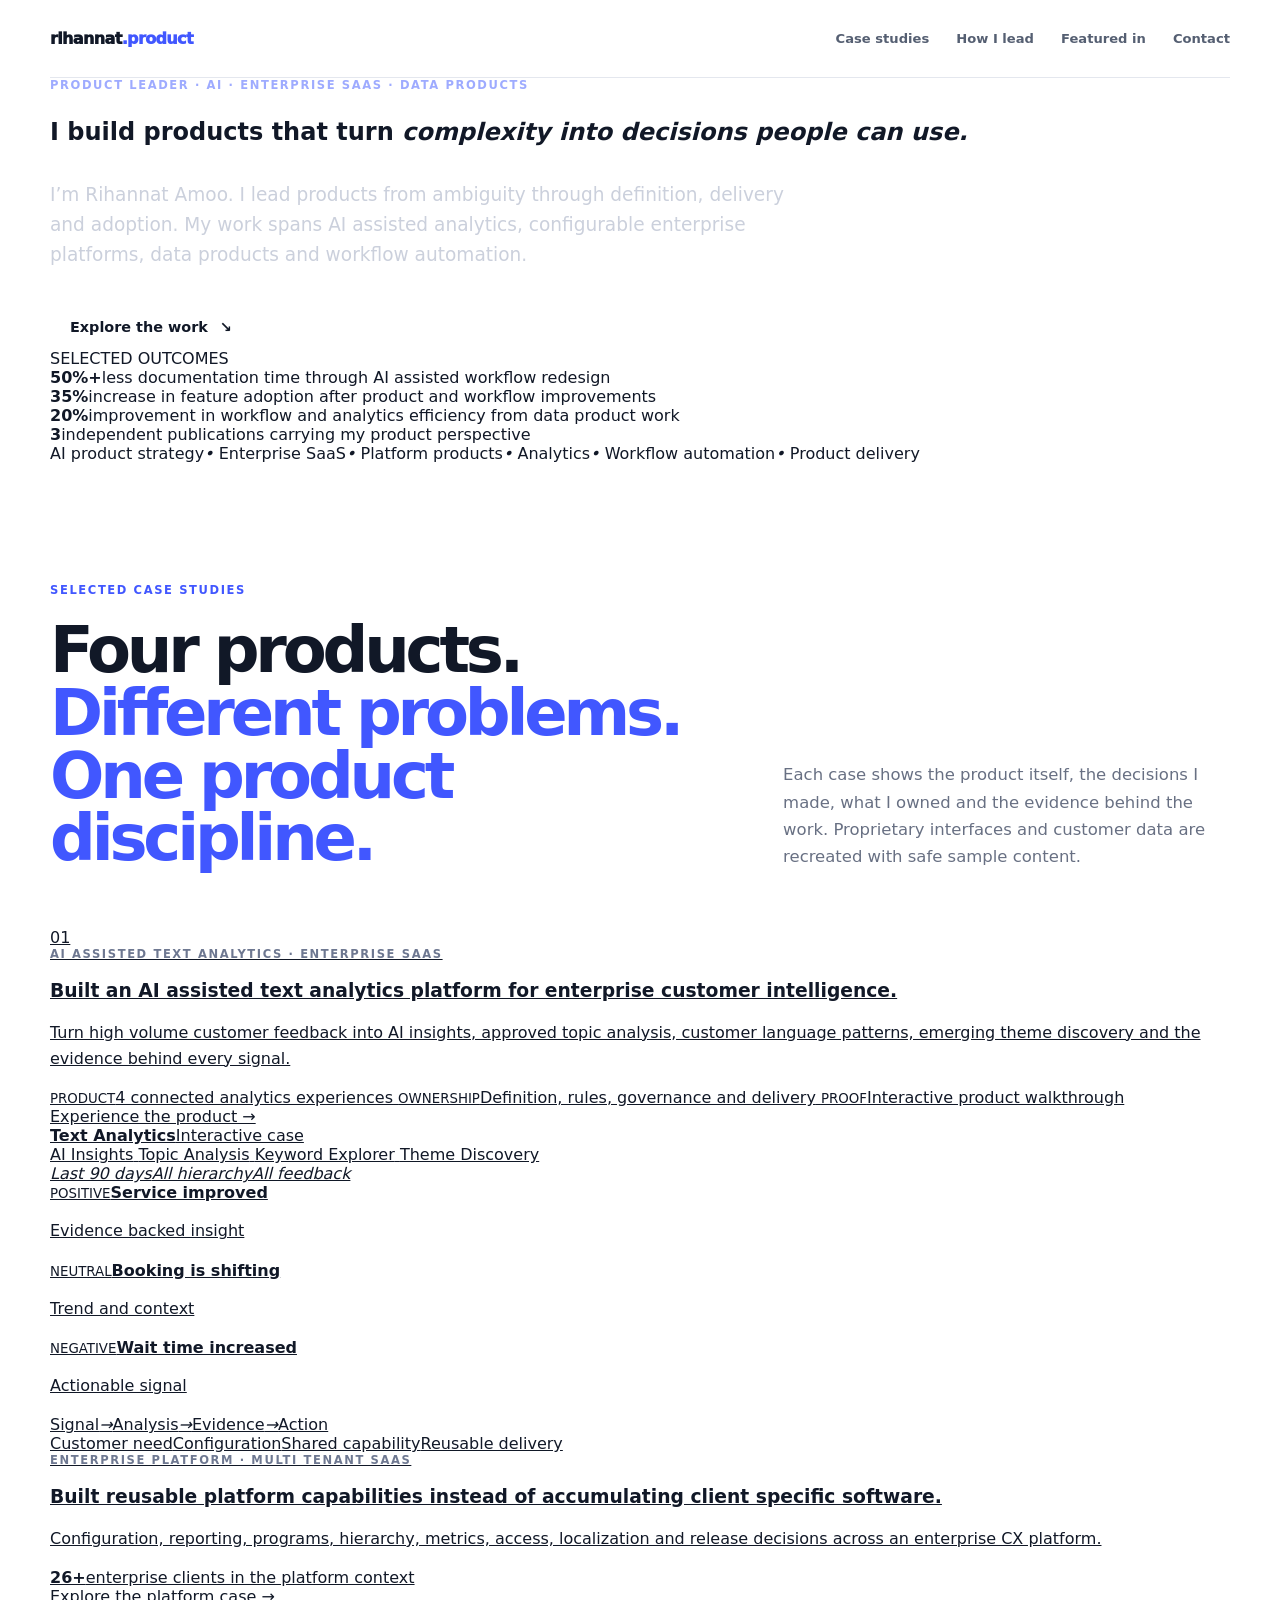
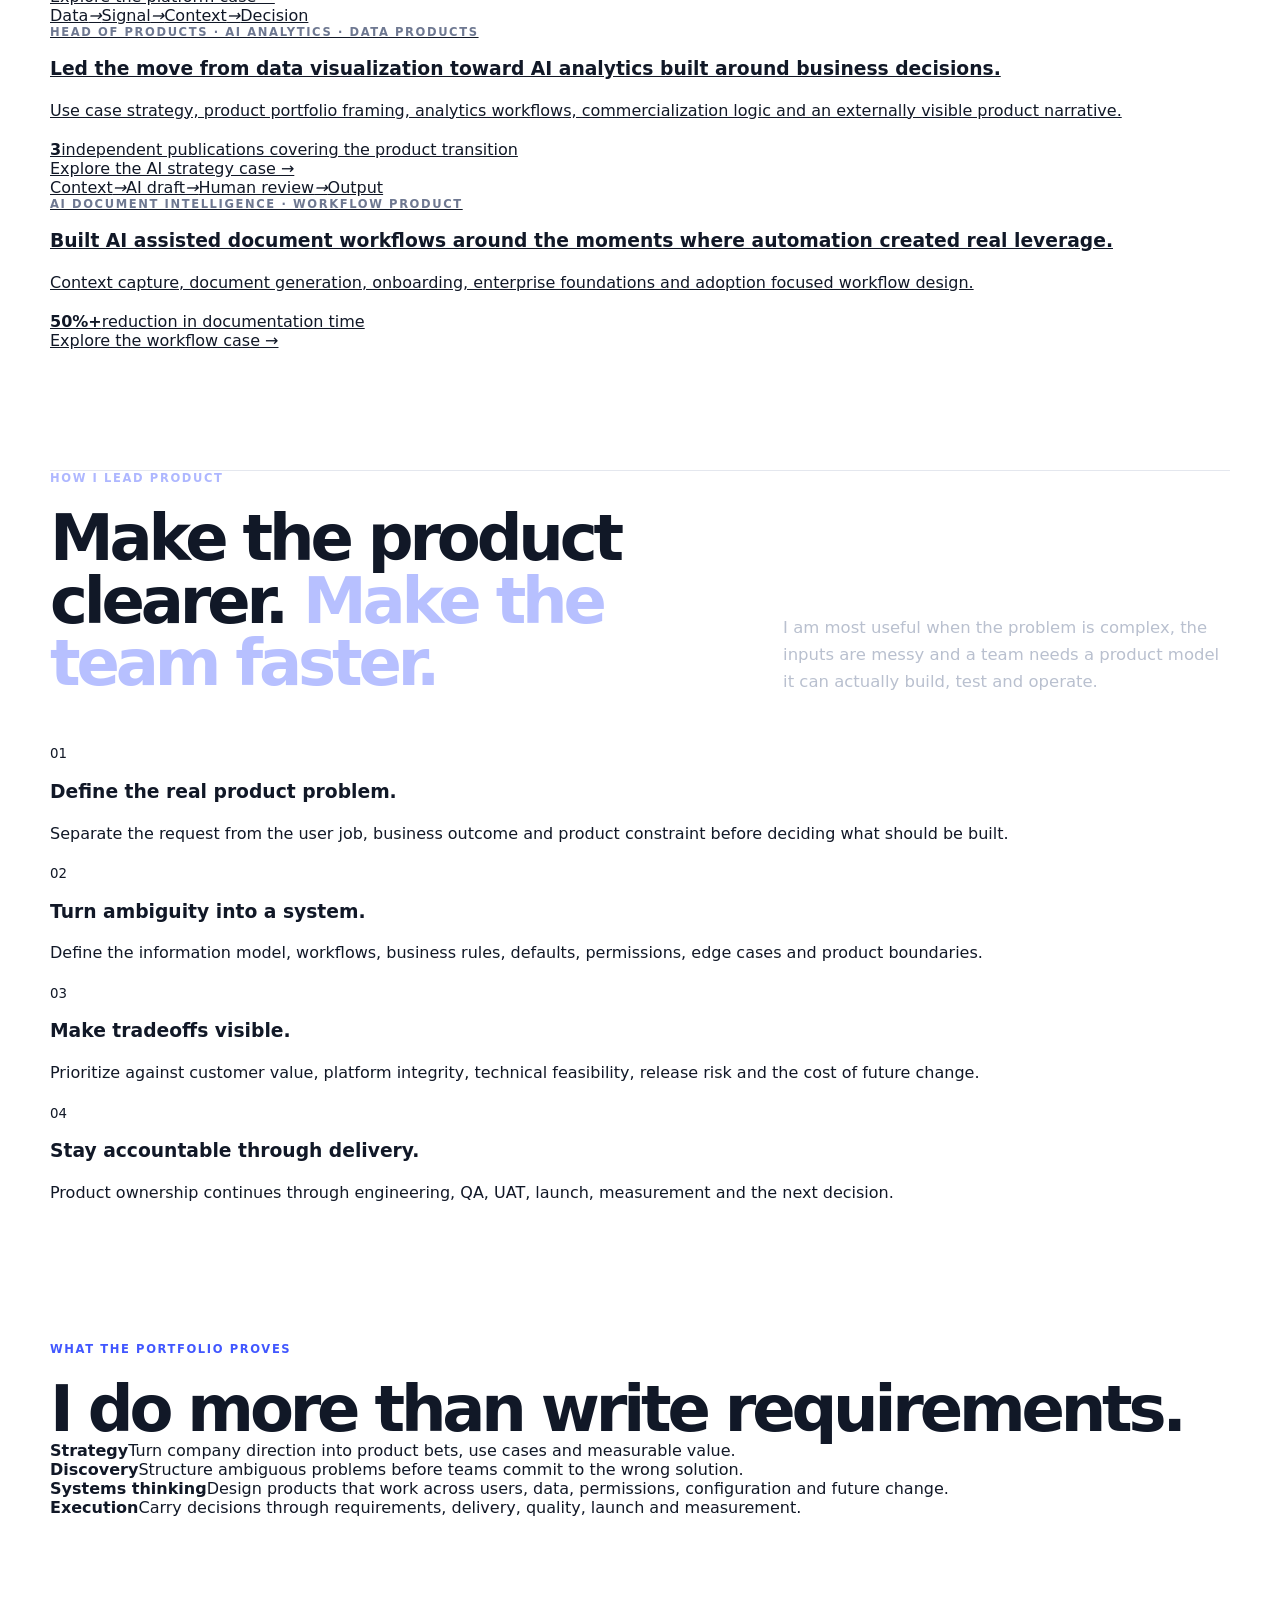
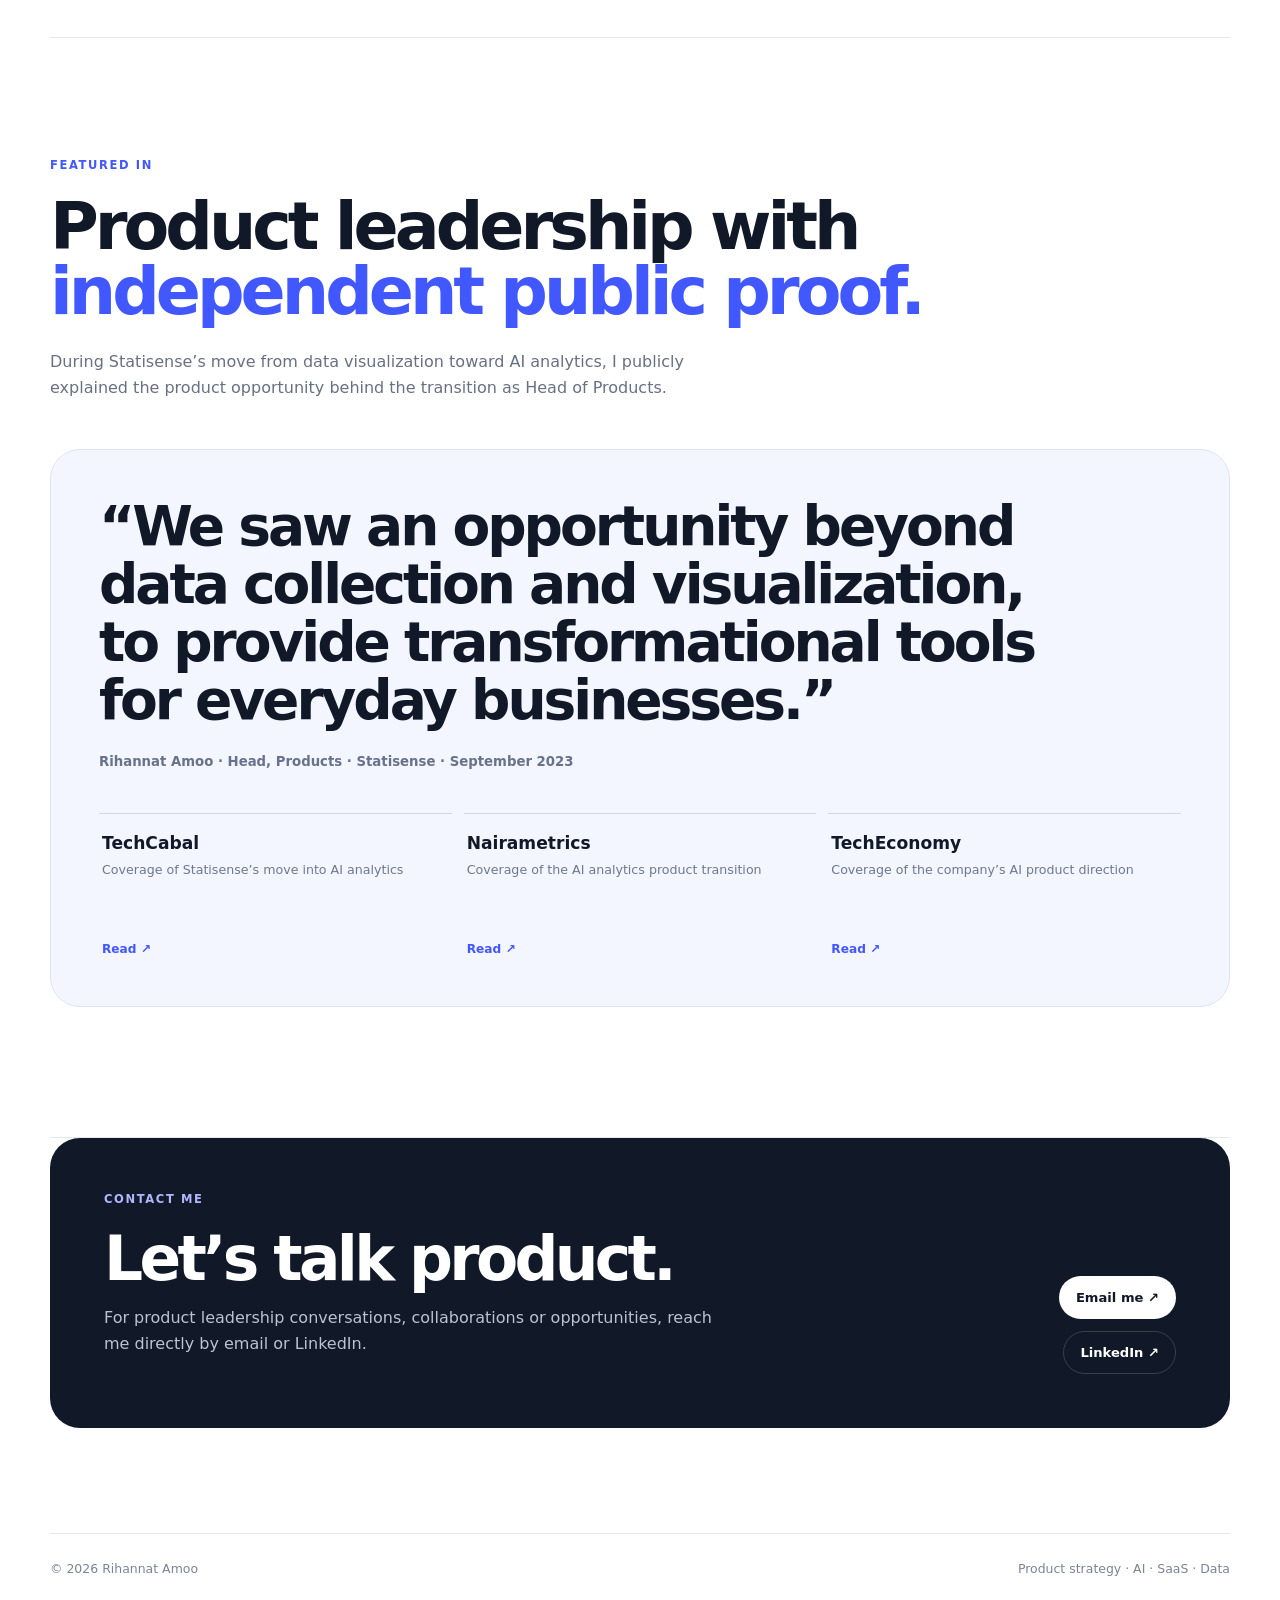
==== commit d02f0ea9: "Rebuild portfolio homepage around product leadership evidence" ====
--- a/index.html
+++ b/index.html
@@ -3,7 +3,7 @@
 <head>
 <meta charset="utf-8"/>
 <meta name="viewport" content="width=device-width,initial-scale=1"/>
-<meta name="description" content="Product portfolio of Rihannat Amoo, showing product leadership across AI, enterprise SaaS, analytics and workflow products."/>
+<meta name="description" content="Product leadership portfolio of Rihannat Amoo across AI, enterprise SaaS, analytics and workflow products."/>
 <title>Rihannat Amoo | Product Leader</title>
 <link rel="stylesheet" href="styles.css"/>
 <link rel="stylesheet" href="home-extra.css"/>
@@ -13,138 +13,159 @@
   <a class="brand" href="#top">rihannat<span>.product</span></a>
   <nav class="nav">
     <a href="#work">Case studies</a>
-    <a href="#approach">Product judgment</a>
+    <a href="#leadership">How I lead</a>
     <a href="#featured">Featured in</a>
     <a href="#contact">Contact</a>
   </nav>
 </header>
 
 <main id="top">
-<section class="hero-wrap">
-  <div class="hero shell">
+<section class="portfolio-hero">
+  <div class="shell hero-grid">
     <div class="hero-copy reveal">
-      <div class="kicker">PRODUCT LEADER · AI · ENTERPRISE SAAS · DATA</div>
-      <h1>I turn complex product problems into <em>clear decisions, buildable systems and measurable value.</em></h1>
-      <p class="lede">I’m Rihannat Amoo. I work where product strategy meets execution: finding the real problem, shaping the product model, making trade offs explicit, aligning teams and carrying decisions through delivery.</p>
+      <div class="kicker">PRODUCT LEADER · AI · ENTERPRISE SAAS · DATA PRODUCTS</div>
+      <h1>I build products that turn <em>complexity into decisions people can use.</em></h1>
+      <p class="lede">I’m Rihannat Amoo. I lead products from ambiguity through definition, delivery and adoption. My work spans AI assisted analytics, configurable enterprise platforms, data products and workflow automation.</p>
       <div class="actions">
-        <a class="btn light" href="#work">Explore the case studies <span>↘</span></a>
-        <a class="text-link" href="mailto:rihannatamoo2@gmail.com">Email me ↗</a>
+        <a class="btn light" href="#work">Explore the work <span>↘</span></a>
+        <a class="text-link" href="mailto:rihannatamoo2@gmail.com">Contact me ↗</a>
         <a class="text-link" href="https://www.linkedin.com/in/anna-amoo-1497a1155/" target="_blank" rel="noreferrer">LinkedIn ↗</a>
       </div>
     </div>
-    <aside class="hero-proof reveal" aria-label="Selected product outcomes">
-      <div class="proof-label">SELECTED OUTCOMES</div>
-      <div class="hero-metric"><strong>50%+</strong><span>less time spent on documentation workflows</span></div>
-      <div class="hero-metric"><strong>+35%</strong><span>feature adoption after workflow improvements</span></div>
-      <div class="hero-metric"><strong>+20%</strong><span>approval and analytics efficiency from data product work</span></div>
-      <div class="hero-metric"><strong>3</strong><span>independent publications carrying my product perspective</span></div>
-    </aside>
-  </div>
-</section>
-
-<section class="credibility shell reveal" aria-label="Product scope">
-  <span>AI product discovery</span><i>•</i><span>Enterprise platform strategy</span><i>•</i><span>Data products</span><i>•</i><span>Workflow design</span><i>•</i><span>Delivery readiness</span><i>•</i><span>Product measurement</span>
-</section>
-
-<section class="section shell" id="work">
+    <div class="impact-panel reveal" aria-label="Selected product outcomes">
+      <div class="impact-label">SELECTED OUTCOMES</div>
+      <div class="impact-stat"><b>50%+</b><span>less documentation time through AI assisted workflow redesign</span></div>
+      <div class="impact-stat"><b>35%</b><span>increase in feature adoption after product and workflow improvements</span></div>
+      <div class="impact-stat"><b>20%</b><span>improvement in workflow and analytics efficiency from data product work</span></div>
+      <div class="impact-stat"><b>3</b><span>independent publications carrying my product perspective</span></div>
+    </div>
+  </div>
+</section>
+
+<section class="scope-bar shell reveal" aria-label="Product scope">
+  <span>AI product strategy</span><i>•</i>
+  <span>Enterprise SaaS</span><i>•</i>
+  <span>Platform products</span><i>•</i>
+  <span>Analytics</span><i>•</i>
+  <span>Workflow automation</span><i>•</i>
+  <span>Product delivery</span>
+</section>
+
+<section class="section shell work-section" id="work">
   <div class="section-top reveal">
     <div>
       <div class="eyebrow">SELECTED CASE STUDIES</div>
-      <h2>Four products. <em>What I built and how I led the work.</em></h2>
-    </div>
-    <p>Each deep dive shows the product itself, the decisions behind it, how the experience works, what I owned and the outcomes or delivery evidence that followed. Proprietary material is recreated with public safe content.</p>
-  </div>
-
-  <div class="flagship-list">
-    <a class="flagship reveal" href="case-text-analytics.html">
-      <div class="flagship-num">01</div>
-      <div class="flagship-visual visual-intelligence">
-        <div class="signal-card s1"><small>EXECUTIVE SYNTHESIS</small><b>AI Insights</b><span>What matters now and what should the business do?</span></div>
-        <div class="signal-card s2"><small>ANALYSIS</small><b>Topics + Keywords</b><span>What are customers saying and how is it changing?</span></div>
-        <div class="signal-card s3"><small>AI DISCOVERY</small><b>Emerging Themes</b><span>What new patterns are appearing in feedback?</span></div>
-      </div>
-      <div class="flagship-copy">
-        <div class="meta">AI ASSISTED TEXT ANALYTICS · ENTERPRISE SAAS</div>
-        <h3>Built an AI assisted text analytics platform for enterprise customer intelligence.</h3>
-        <p class="challenge"><b>The product</b> Turns high volume feedback from surveys, reviews, calls, emails, support tickets and social channels into AI insights, topic analysis, keyword intelligence, emerging theme discovery and the verbatim evidence behind each signal.</p>
-        <div class="evidence-columns">
-          <div><small>INSIDE</small><span>A visual walkthrough of AI Insights, Topic Analysis, Keyword Explorer and Theme Discovery.</span></div>
-          <div><small>WHAT I OWNED</small><span>Product model, user experience, business rules, defaults, calculations, governance and delivery definition.</span></div>
-          <div><small>PRODUCT MUSCLE</small><span>AI product design, analytics, explainability, human governance and enterprise delivery.</span></div>
+      <h2>Four products. <em>Different problems. One product discipline.</em></h2>
+    </div>
+    <p>Each case shows the product itself, the decisions I made, what I owned and the evidence behind the work. Proprietary interfaces and customer data are recreated with safe sample content.</p>
+  </div>
+
+  <a class="feature-case reveal" href="case-text-analytics.html">
+    <div class="feature-case-copy">
+      <div class="case-number">01</div>
+      <div class="meta">AI ASSISTED TEXT ANALYTICS · ENTERPRISE SAAS</div>
+      <h3>Built an AI assisted text analytics platform for enterprise customer intelligence.</h3>
+      <p>Turn high volume customer feedback into AI insights, approved topic analysis, customer language patterns, emerging theme discovery and the evidence behind every signal.</p>
+      <div class="case-facts">
+        <span><small>PRODUCT</small>4 connected analytics experiences</span>
+        <span><small>OWNERSHIP</small>Definition, rules, governance and delivery</span>
+        <span><small>PROOF</small>Interactive product walkthrough</span>
+      </div>
+      <div class="case-cta">Experience the product →</div>
+    </div>
+    <div class="feature-preview">
+      <div class="preview-top"><b>Text Analytics</b><span>Interactive case</span></div>
+      <div class="preview-layout">
+        <div class="preview-nav">
+          <span class="active">AI Insights</span>
+          <span>Topic Analysis</span>
+          <span>Keyword Explorer</span>
+          <span>Theme Discovery</span>
         </div>
-        <div class="open-link">See what was built →</div>
+        <div class="preview-canvas">
+          <div class="preview-pills"><i>Last 90 days</i><i>All hierarchy</i><i>All feedback</i></div>
+          <div class="preview-insights">
+            <div><small>POSITIVE</small><b>Service improved</b><p>Evidence backed insight</p></div>
+            <div><small>NEUTRAL</small><b>Booking is shifting</b><p>Trend and context</p></div>
+            <div><small>NEGATIVE</small><b>Wait time increased</b><p>Actionable signal</p></div>
+          </div>
+          <div class="preview-evidence"><span>Signal</span><i>→</i><span>Analysis</span><i>→</i><span>Evidence</span><i>→</i><span>Action</span></div>
+        </div>
+      </div>
+    </div>
+  </a>
+
+  <div class="case-grid">
+    <a class="portfolio-case reveal" href="case-platform.html">
+      <div class="case-visual platform-visual">
+        <div class="platform-stack"><span>Customer need</span><span>Configuration</span><span class="active">Shared capability</span><span>Reusable delivery</span></div>
+      </div>
+      <div class="case-body">
+        <div class="meta">ENTERPRISE PLATFORM · MULTI TENANT SAAS</div>
+        <h3>Built reusable platform capabilities instead of accumulating client specific software.</h3>
+        <p>Configuration, reporting, programs, hierarchy, metrics, access, localization and release decisions across an enterprise CX platform.</p>
+        <div class="mini-proof"><b>26+</b><span>enterprise clients in the platform context</span></div>
+        <div class="case-cta">Explore the platform case →</div>
       </div>
     </a>
 
-    <a class="flagship reveal" href="case-platform.html">
-      <div class="flagship-num">02</div>
-      <div class="flagship-visual visual-platform-new">
-        <div class="decision-path"><span>Customer need</span><i>→</i><span>Existing capability?</span><i>→</i><span class="active">Shared product rule</span><i>→</i><span>Reusable delivery</span></div>
-        <div class="platform-note">The question is not only “can we build it?” It is “what should become part of the platform?”</div>
-      </div>
-      <div class="flagship-copy">
-        <div class="meta">ENTERPRISE PLATFORM · MULTI TENANT SAAS</div>
-        <h3>Protecting platform integrity while customer needs and releases keep moving.</h3>
-        <p class="challenge"><b>The challenge</b> Client commitments, migration, defects, technical debt and new capability compete for the same roadmap. Solving requests literally creates product debt.</p>
-        <div class="evidence-columns">
-          <div><small>INSIDE</small><span>A platform decision framework, real scope calls, story quality standards and release gating logic.</span></div>
-          <div><small>ARTIFACTS</small><span>Requirement anatomy, prioritization frame, release readiness checklist and decision examples.</span></div>
-          <div><small>PRODUCT MUSCLE</small><span>Platform thinking, prioritization, QA and UAT, release judgment and cross functional alignment.</span></div>
-        </div>
-        <div class="open-link">Read the full case study →</div>
+    <a class="portfolio-case reveal" href="case-statisense.html">
+      <div class="case-visual statisense-visual">
+        <div class="decision-chain"><span>Data</span><i>→</i><span>Signal</span><i>→</i><span>Context</span><i>→</i><span class="active">Decision</span></div>
+      </div>
+      <div class="case-body">
+        <div class="meta">HEAD OF PRODUCTS · AI ANALYTICS · DATA PRODUCTS</div>
+        <h3>Led the move from data visualization toward AI analytics built around business decisions.</h3>
+        <p>Use case strategy, product portfolio framing, analytics workflows, commercialization logic and an externally visible product narrative.</p>
+        <div class="mini-proof"><b>3</b><span>independent publications covering the product transition</span></div>
+        <div class="case-cta">Explore the AI strategy case →</div>
       </div>
     </a>
 
-    <a class="flagship reveal" href="case-statisense.html">
-      <div class="flagship-num">03</div>
-      <div class="flagship-visual visual-ai-strategy">
-        <div class="value-chain"><span>Raw data</span><i>→</i><span>AI analysis</span><i>→</i><span>Decision context</span><i>→</i><span class="active">Business action</span></div>
-      </div>
-      <div class="flagship-copy">
-        <div class="meta">HEAD OF PRODUCTS · AI STRATEGY · DATA PRODUCTS</div>
-        <h3>Moving from data visualization toward AI products built around business decisions.</h3>
-        <p class="challenge"><b>The challenge</b> “AI analytics” was a strategic direction, not yet a product. The work was to turn the ambition into use cases, workflows, a value proposition and a credible product narrative.</p>
-        <div class="evidence-columns">
-          <div><small>INSIDE</small><span>Strategic inflection point, use case framing, product thesis, portfolio logic and go to market narrative.</span></div>
-          <div><small>ARTIFACTS</small><span>Decision value chain, use case matrix, product principles and three independent media references.</span></div>
-          <div><small>PRODUCT MUSCLE</small><span>Strategy, zero to one framing, AI value design, product narrative and executive communication.</span></div>
-        </div>
-        <div class="open-link">Read the full case study →</div>
+    <a class="portfolio-case reveal" href="case-fastdoc.html">
+      <div class="case-visual fastdoc-visual">
+        <div class="doc-flow"><span>Context</span><i>→</i><span class="active">AI draft</span><i>→</i><span>Human review</span><i>→</i><span>Output</span></div>
+      </div>
+      <div class="case-body">
+        <div class="meta">AI DOCUMENT INTELLIGENCE · WORKFLOW PRODUCT</div>
+        <h3>Built AI assisted document workflows around the moments where automation created real leverage.</h3>
+        <p>Context capture, document generation, onboarding, enterprise foundations and adoption focused workflow design.</p>
+        <div class="mini-proof"><b>50%+</b><span>reduction in documentation time</span></div>
+        <div class="case-cta">Explore the workflow case →</div>
       </div>
     </a>
-
-    <a class="flagship reveal" href="case-fastdoc.html">
-      <div class="flagship-num">04</div>
-      <div class="flagship-visual visual-workflow">
-        <div class="workflow-card"><small>BEFORE</small><span>Gather context</span><i>→</i><span>Manual documentation</span><i>→</i><span>Rework</span></div>
-        <div class="workflow-card active"><small>AFTER</small><span>Capture context once</span><i>→</i><span>AI assisted output</span><i>→</i><span>Human review</span></div>
-      </div>
-      <div class="flagship-copy">
-        <div class="meta">AI WORKFLOW · ADOPTION · ENTERPRISE PRODUCT</div>
-        <h3>Redesigning document work around the moments where AI created real leverage.</h3>
-        <p class="challenge"><b>The challenge</b> The goal was not more AI features. It was to remove repetitive work, improve output relevance and make the product easier to adopt in real workflows.</p>
-        <div class="evidence-columns">
-          <div><small>INSIDE</small><span>Workflow diagnosis, prioritization logic, before and after model, platform foundations and measurement.</span></div>
-          <div><small>OUTCOMES</small><span>More than 50% less documentation time and 35% higher feature adoption.</span></div>
-          <div><small>PRODUCT MUSCLE</small><span>Workflow design, AI product judgment, adoption, enterprise readiness and outcome measurement.</span></div>
-        </div>
-        <div class="open-link">Read the full case study →</div>
-      </div>
-    </a>
-  </div>
-</section>
-
-<section class="judgment-section" id="approach">
+  </div>
+</section>
+
+<section class="leadership-section" id="leadership">
   <div class="shell">
     <div class="section-top inverse reveal">
-      <div><div class="eyebrow">PRODUCT JUDGMENT</div><h2>What I bring when the path is <em>not obvious.</em></h2></div>
-      <p>Strong product work is not a collection of ceremonies. It is a sequence of decisions that makes the product clearer, the delivery safer and the outcome more likely.</p>
-    </div>
-    <div class="judgment-grid">
-      <div class="judgment reveal"><small>01</small><h3>Find the problem beneath the request.</h3><p>Clarify the job, operating context, user evidence and business reason before prescribing the feature.</p></div>
-      <div class="judgment reveal"><small>02</small><h3>Make product decisions explicit.</h3><p>Defaults, trade offs, exclusions, dependencies and success signals should be visible, not trapped in meetings.</p></div>
-      <div class="judgment reveal"><small>03</small><h3>Design the system, not only the screen.</h3><p>Consider reusable capability, configuration, data, permissions, migration, operational impact and future change.</p></div>
-      <div class="judgment reveal"><small>04</small><h3>Stay accountable through delivery.</h3><p>Requirements, QA, UAT, release readiness and measurement are part of product leadership.</p></div>
+      <div>
+        <div class="eyebrow">HOW I LEAD PRODUCT</div>
+        <h2>Make the product clearer. <em>Make the team faster.</em></h2>
+      </div>
+      <p>I am most useful when the problem is complex, the inputs are messy and a team needs a product model it can actually build, test and operate.</p>
+    </div>
+    <div class="leadership-grid">
+      <article class="lead-card reveal"><small>01</small><h3>Define the real product problem.</h3><p>Separate the request from the user job, business outcome and product constraint before deciding what should be built.</p></article>
+      <article class="lead-card reveal"><small>02</small><h3>Turn ambiguity into a system.</h3><p>Define the information model, workflows, business rules, defaults, permissions, edge cases and product boundaries.</p></article>
+      <article class="lead-card reveal"><small>03</small><h3>Make tradeoffs visible.</h3><p>Prioritize against customer value, platform integrity, technical feasibility, release risk and the cost of future change.</p></article>
+      <article class="lead-card reveal"><small>04</small><h3>Stay accountable through delivery.</h3><p>Product ownership continues through engineering, QA, UAT, launch, measurement and the next decision.</p></article>
+    </div>
+  </div>
+</section>
+
+<section class="section shell proof-section">
+  <div class="proof-story reveal">
+    <div>
+      <div class="eyebrow">WHAT THE PORTFOLIO PROVES</div>
+      <h2>I do more than write requirements.</h2>
+    </div>
+    <div class="proof-list">
+      <div><b>Strategy</b><span>Turn company direction into product bets, use cases and measurable value.</span></div>
+      <div><b>Discovery</b><span>Structure ambiguous problems before teams commit to the wrong solution.</span></div>
+      <div><b>Systems thinking</b><span>Design products that work across users, data, permissions, configuration and future change.</span></div>
+      <div><b>Execution</b><span>Carry decisions through requirements, delivery, quality, launch and measurement.</span></div>
     </div>
   </div>
 </section>
@@ -153,16 +174,16 @@
   <div class="feature-intro reveal">
     <div class="eyebrow">FEATURED IN</div>
     <h2>Product leadership with <em>independent public proof.</em></h2>
-    <p>During Statisense’s move from data visualization toward AI analytics, I was asked to explain the product opportunity behind the transition.</p>
+    <p>During Statisense’s move from data visualization toward AI analytics, I publicly explained the product opportunity behind the transition as Head of Products.</p>
   </div>
 
   <div class="media-spotlight reveal">
     <blockquote>“We saw an opportunity beyond data collection and visualization, to provide transformational tools for everyday businesses.”</blockquote>
     <div class="quote-credit">Rihannat Amoo · Head, Products · Statisense · September 2023</div>
     <div class="publication-row">
-      <a href="https://techcabal.com/2023/09/19/statisense-raises-capital-joins-the-ai-analytics-race/" target="_blank" rel="noreferrer"><b>TechCabal</b><span>Statisense Raises Capital, Joins the AI Analytics Race</span><i>Read ↗</i></a>
-      <a href="https://nairametrics.com/2023/09/19/leading-data-platform-statisense-raises-capital-pivots-to-building-ai-analytics-for-businesses-across-africa/" target="_blank" rel="noreferrer"><b>Nairametrics</b><span>Statisense pivots to building AI analytics for businesses</span><i>Read ↗</i></a>
-      <a href="https://techeconomy.ng/statisense-raises-capital-to-empower-african-businesses-through-ai" target="_blank" rel="noreferrer"><b>TechEconomy</b><span>Statisense raises capital to empower businesses through AI</span><i>Read ↗</i></a>
+      <a href="https://techcabal.com/2023/09/19/statisense-raises-capital-joins-the-ai-analytics-race/" target="_blank" rel="noreferrer"><b>TechCabal</b><span>Coverage of Statisense’s move into AI analytics</span><i>Read ↗</i></a>
+      <a href="https://nairametrics.com/2023/09/19/leading-data-platform-statisense-raises-capital-pivots-to-building-ai-analytics-for-businesses-across-africa/" target="_blank" rel="noreferrer"><b>Nairametrics</b><span>Coverage of the AI analytics product transition</span><i>Read ↗</i></a>
+      <a href="https://techeconomy.ng/statisense-raises-capital-to-empower-african-businesses-through-ai" target="_blank" rel="noreferrer"><b>TechEconomy</b><span>Coverage of the company’s AI product direction</span><i>Read ↗</i></a>
     </div>
   </div>
 </section>
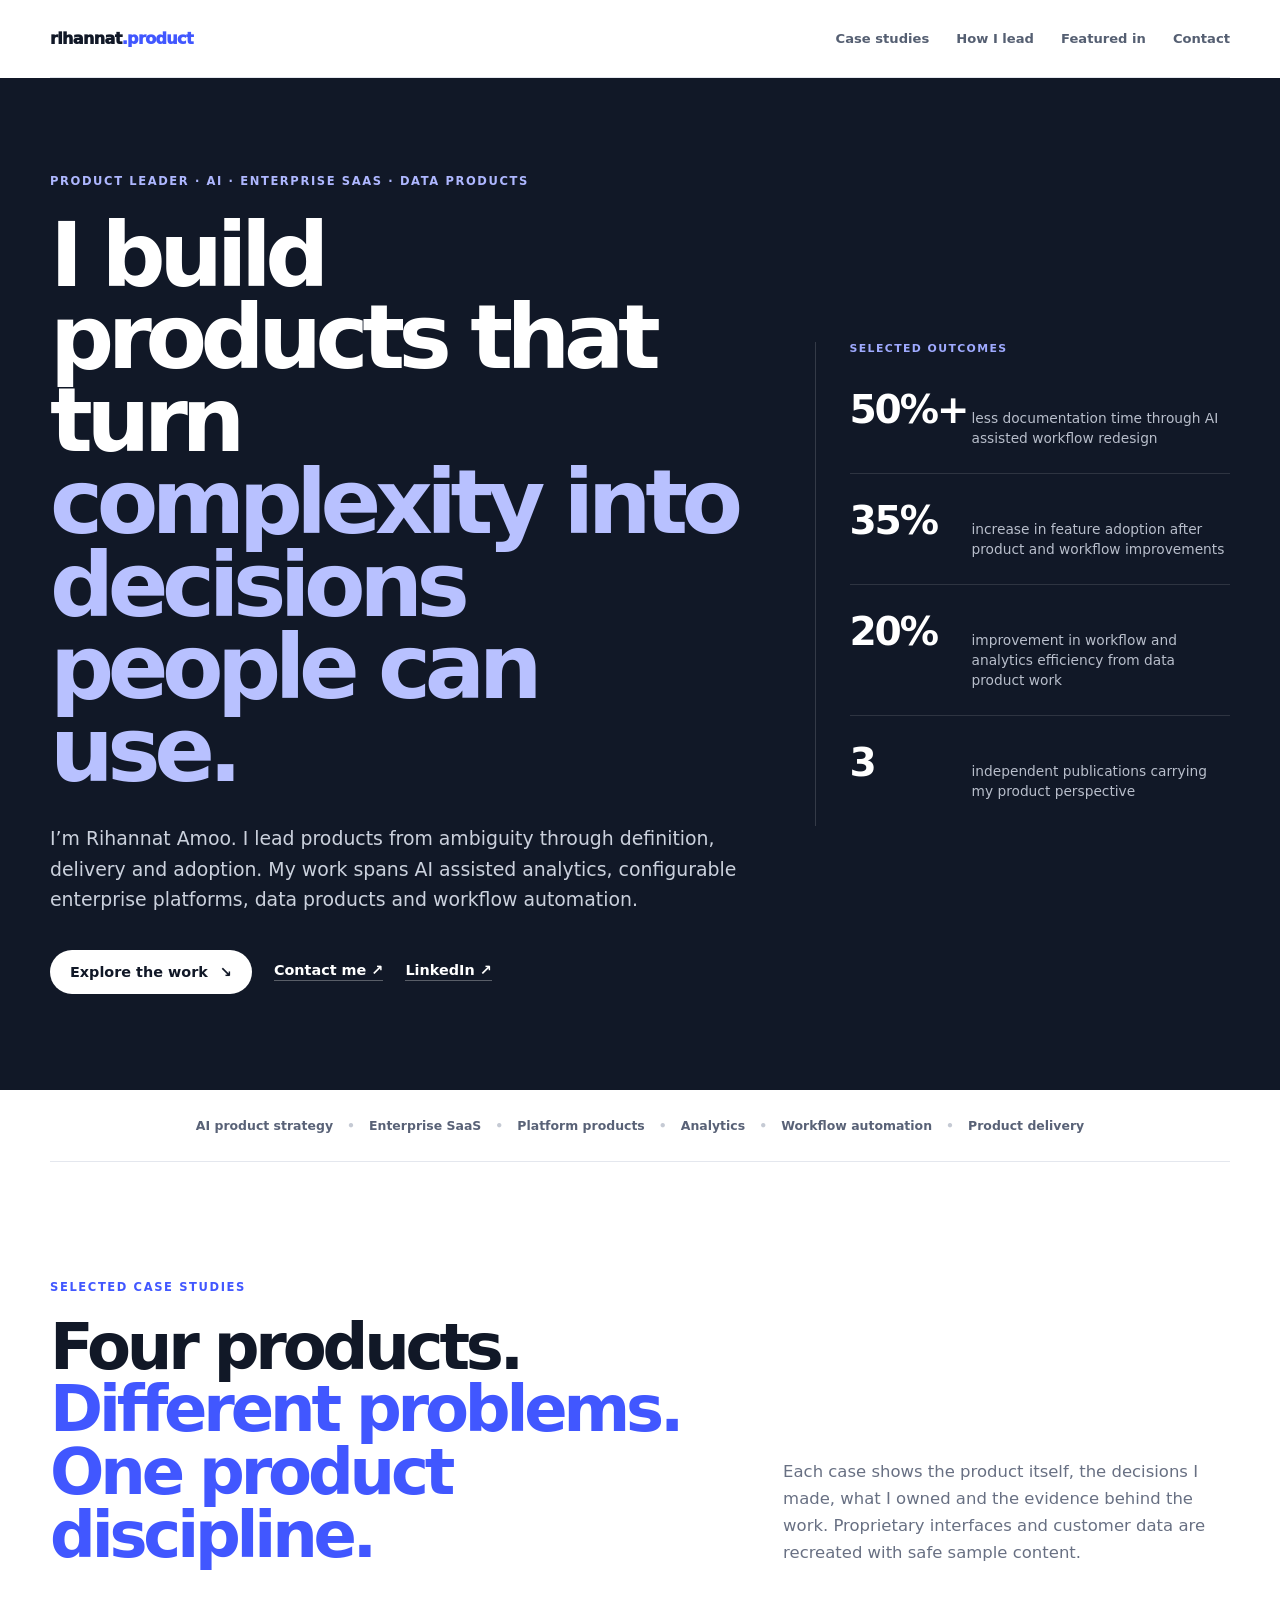
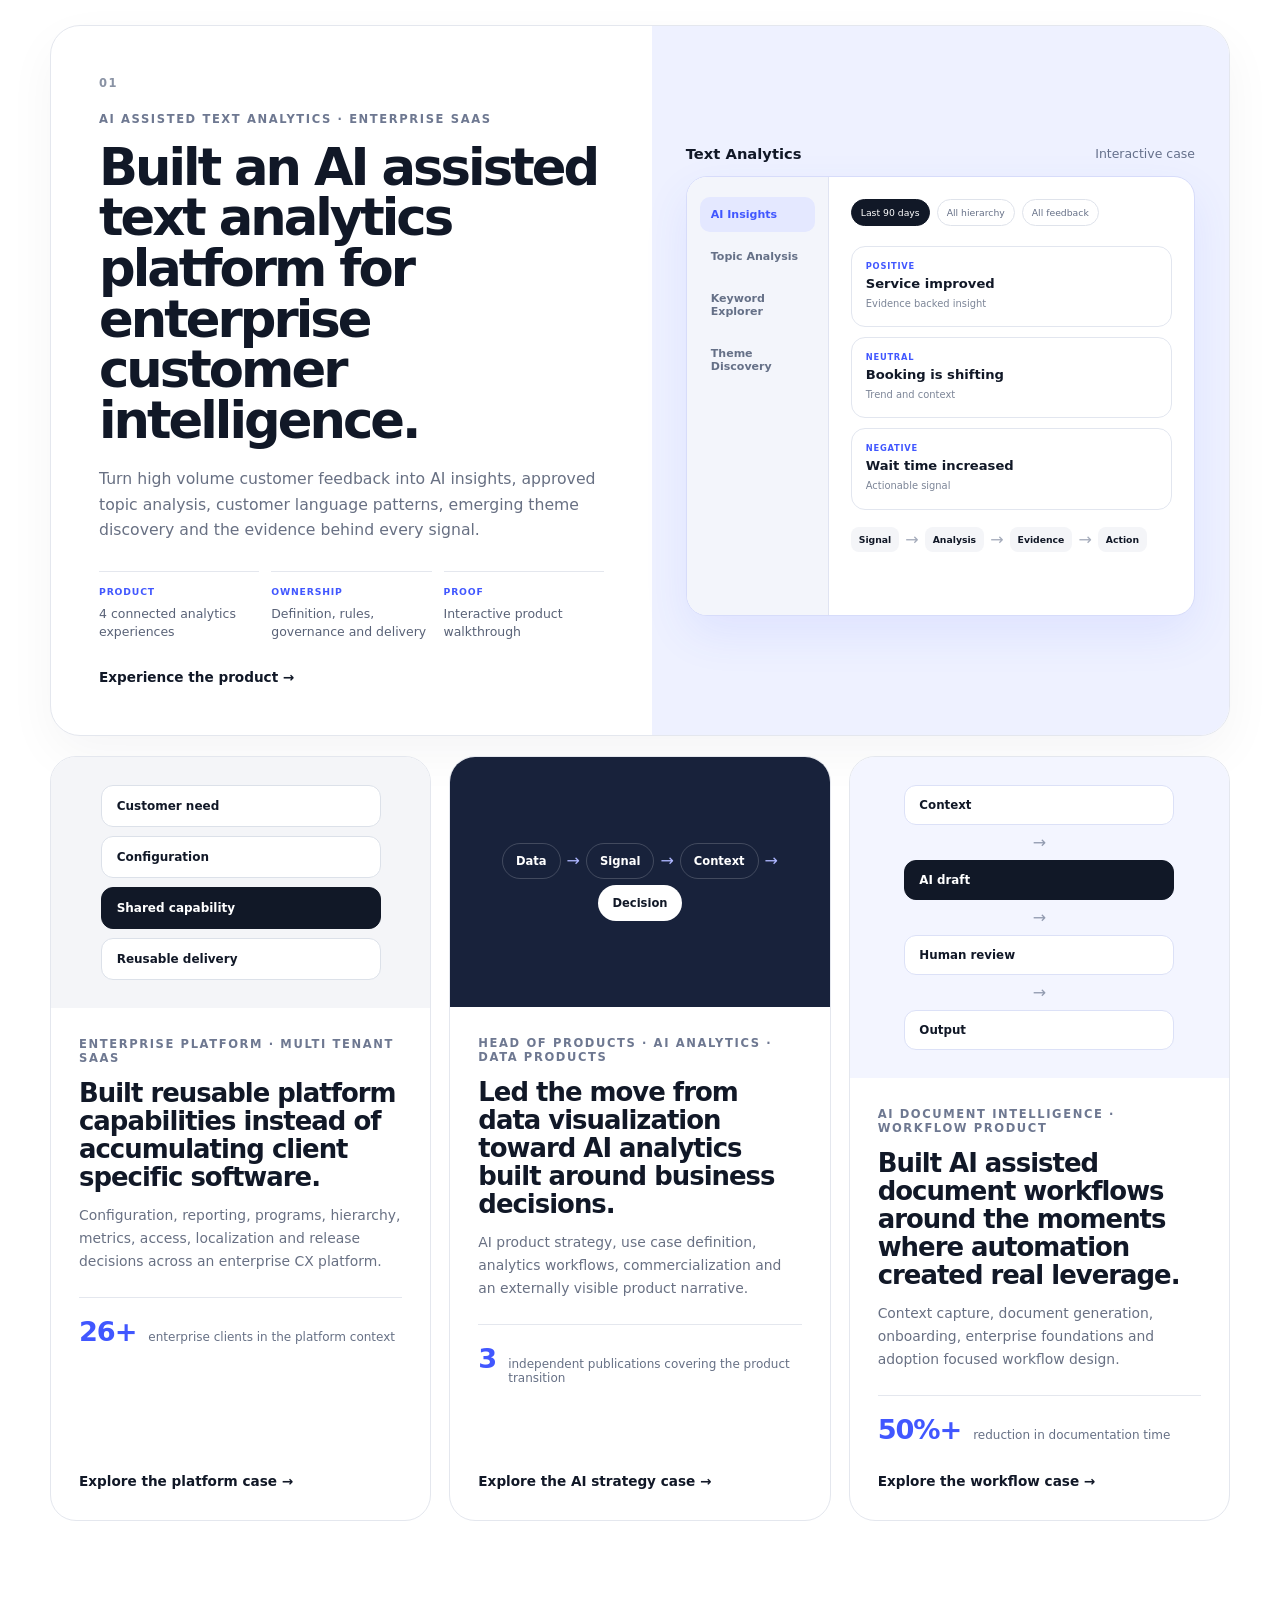
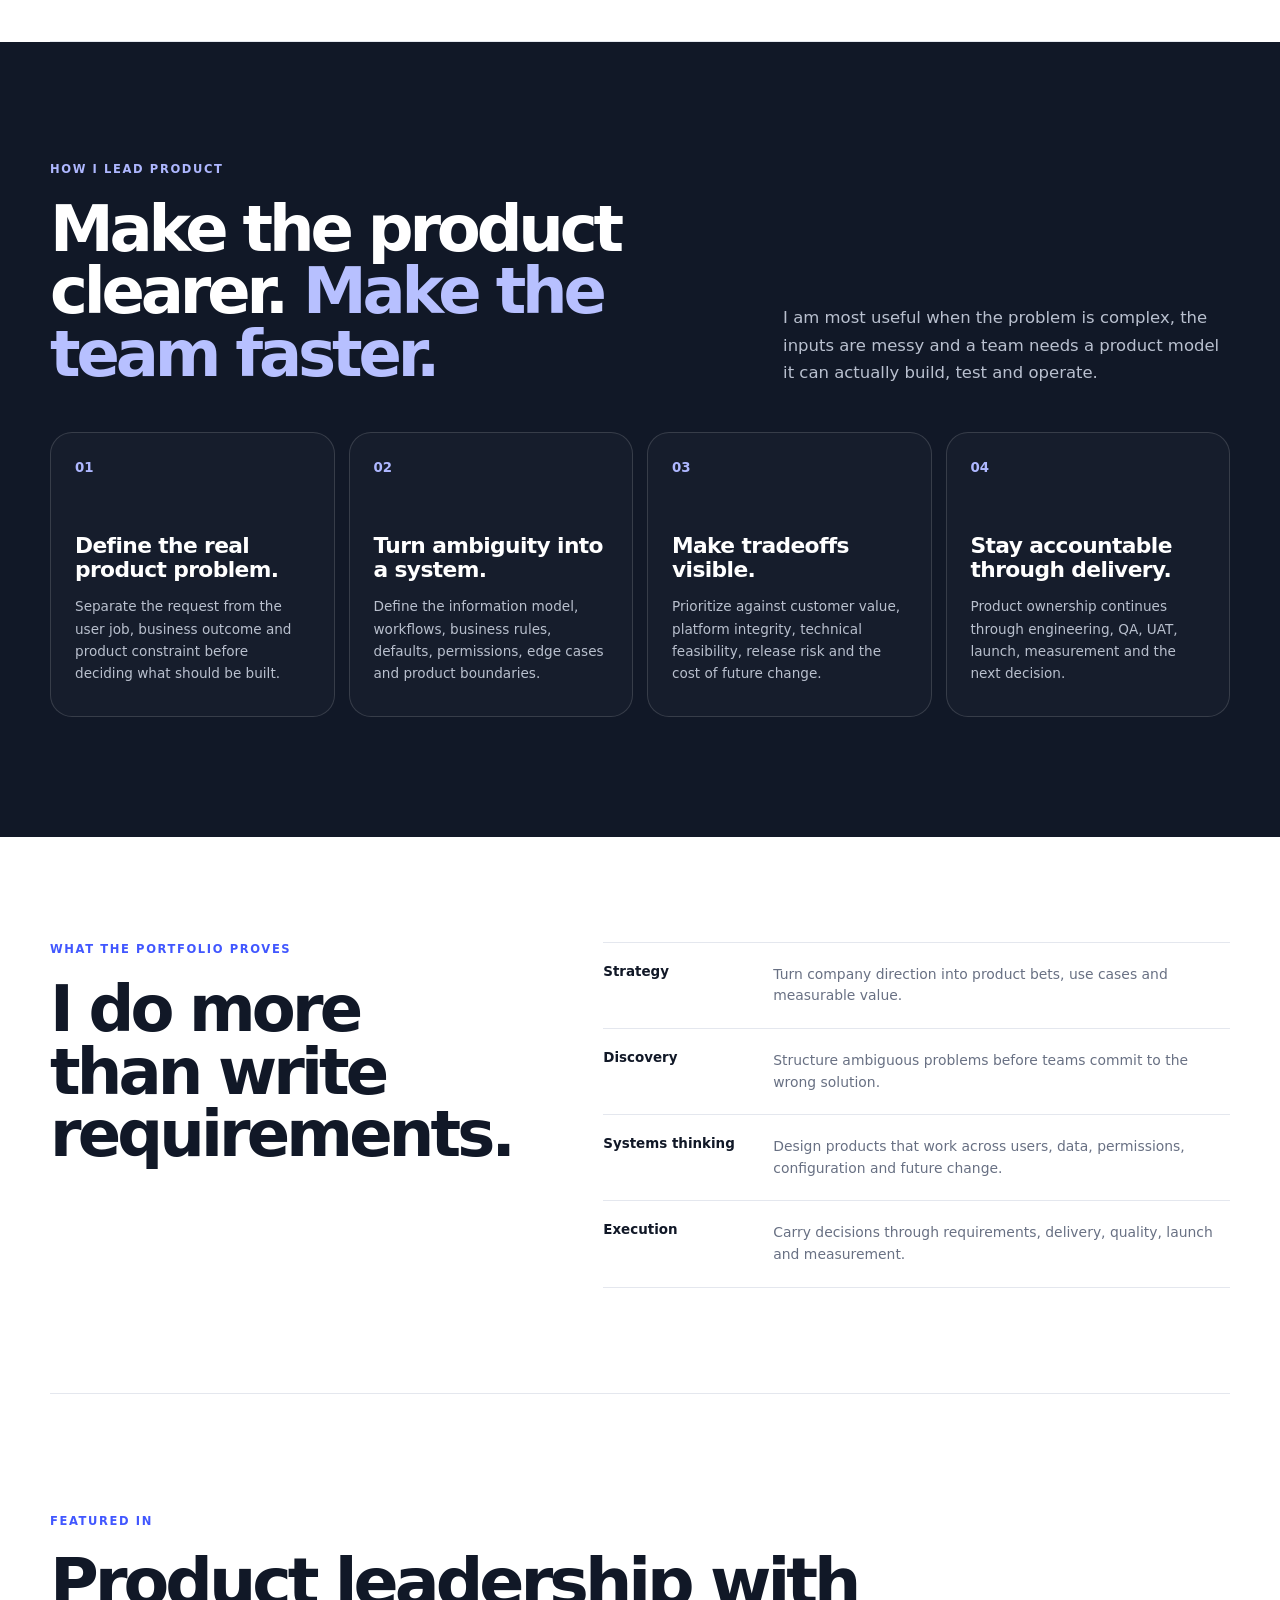
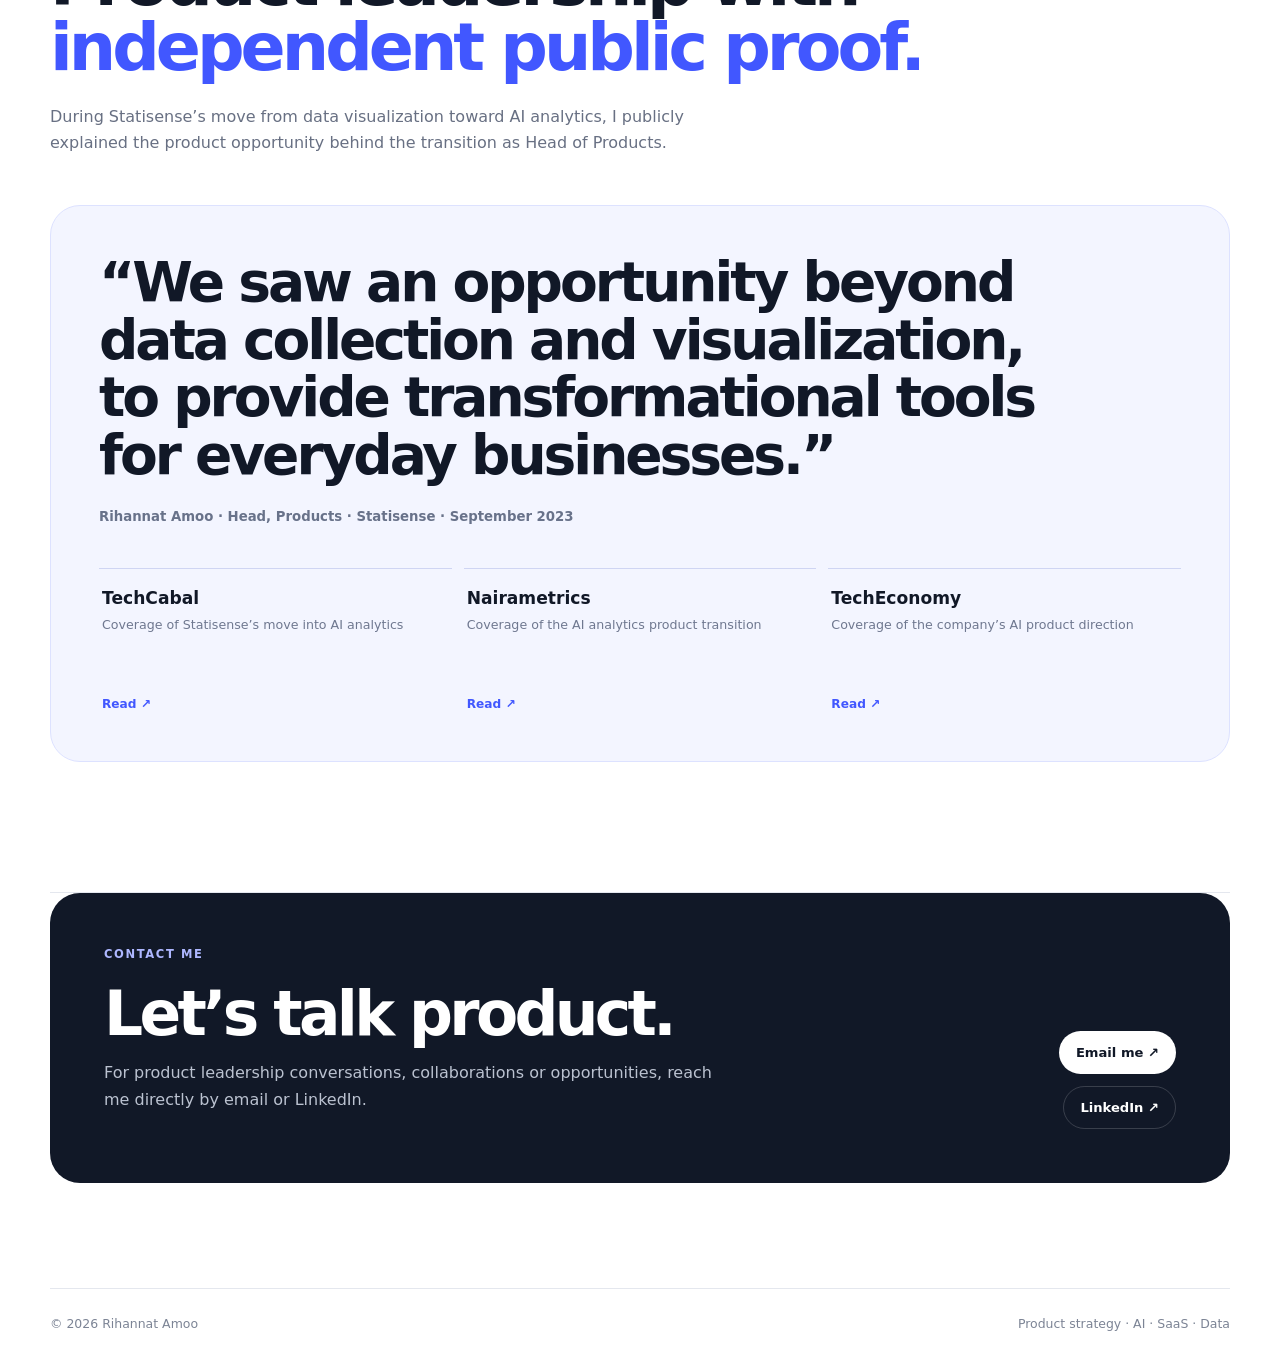
==== commit 8ae70bed: "Remove vague portfolio framing language" ====
--- a/index.html
+++ b/index.html
@@ -116,7 +116,7 @@
       <div class="case-body">
         <div class="meta">HEAD OF PRODUCTS · AI ANALYTICS · DATA PRODUCTS</div>
         <h3>Led the move from data visualization toward AI analytics built around business decisions.</h3>
-        <p>Use case strategy, product portfolio framing, analytics workflows, commercialization logic and an externally visible product narrative.</p>
+        <p>AI product strategy, use case definition, analytics workflows, commercialization and an externally visible product narrative.</p>
         <div class="mini-proof"><b>3</b><span>independent publications covering the product transition</span></div>
         <div class="case-cta">Explore the AI strategy case →</div>
       </div>
--- a/home-extra.css
+++ b/home-extra.css
@@ -1 +1,61 @@
-.visual-workflow{background:#f4f6ff;gap:14px}.workflow-card{display:grid;gap:9px;border:1px solid #dce1f7;border-radius:18px;padding:20px;background:#fff;box-shadow:0 12px 30px rgba(17,24,39,.05)}.workflow-card small{font-size:.6rem;letter-spacing:.1em;font-weight:900;color:#737e98}.workflow-card span{display:block;border:1px solid #e3e6ed;border-radius:10px;padding:10px 12px;font-size:.77rem;font-weight:820;color:#4e586b}.workflow-card i{font-style:normal;text-align:center;color:#a0a7b5}.workflow-card.active{background:#111827;border-color:#111827}.workflow-card.active small{color:#aeb7ff}.workflow-card.active span{color:#fff;border-color:rgba(255,255,255,.15);background:rgba(255,255,255,.04)}.workflow-card.active i{color:#9faaff}+
+/* Full portfolio homepage */
+.portfolio-hero{background:#111827;color:#fff}
+.hero-grid{min-height:690px;display:grid;grid-template-columns:1.25fr .75fr;gap:72px;align-items:center;padding:96px 0}
+.portfolio-hero .kicker{color:#aeb7ff}
+.portfolio-hero h1{font-size:clamp(3.9rem,7vw,7.4rem);line-height:.92;letter-spacing:-.072em;margin:0;max-width:900px}
+.portfolio-hero h1 em{font-style:normal;color:#b8c1ff}
+.portfolio-hero .lede{font-size:1.18rem;line-height:1.62;color:#cbd1dd;max-width:760px;margin-top:32px}
+.impact-panel{border-left:1px solid rgba(255,255,255,.15);padding-left:34px}
+.impact-label{font-size:.68rem;letter-spacing:.13em;font-weight:900;color:#9faaff;margin-bottom:8px}
+.impact-stat{display:grid;grid-template-columns:104px 1fr;gap:18px;align-items:baseline;padding:24px 0;border-bottom:1px solid rgba(255,255,255,.12)}
+.impact-stat:last-child{border-bottom:0}.impact-stat b{font-size:2.45rem;letter-spacing:-.055em}.impact-stat span{font-size:.86rem;line-height:1.45;color:#b8becb}
+.scope-bar{min-height:72px;display:flex;align-items:center;justify-content:center;gap:14px;flex-wrap:wrap;border-bottom:1px solid var(--line);color:#596277;font-size:.78rem;font-weight:760}.scope-bar i{font-style:normal;color:#c5cad4}
+
+.work-section{padding-top:118px}
+.feature-case{display:grid;grid-template-columns:1.02fr .98fr;border:1px solid var(--line);border-radius:30px;overflow:hidden;text-decoration:none;background:#fff;box-shadow:0 18px 50px rgba(17,24,39,.045);transition:.22s ease;margin-bottom:20px}
+.feature-case:hover{transform:translateY(-4px);box-shadow:0 26px 70px rgba(17,24,39,.09)}
+.feature-case-copy{padding:50px 48px;display:flex;flex-direction:column}
+.case-number{font-size:.72rem;letter-spacing:.12em;font-weight:900;color:#8992a4;margin-bottom:22px}
+.feature-case h3{font-size:clamp(2.35rem,4vw,4.45rem);line-height:.99;letter-spacing:-.058em;margin:16px 0 20px}
+.feature-case p{font-size:.98rem;color:var(--muted);margin:0;max-width:650px}
+.case-facts{display:grid;grid-template-columns:repeat(3,1fr);gap:12px;margin-top:28px}
+.case-facts span{border-top:1px solid var(--line);padding-top:13px;font-size:.78rem;line-height:1.45;color:#596277}
+.case-facts small{display:block;color:var(--accent);font-size:.58rem;letter-spacing:.09em;font-weight:900;margin-bottom:6px}
+.case-cta{margin-top:auto;padding-top:28px;font-size:.85rem;font-weight:900;color:var(--ink)}
+.feature-preview{background:#eef1ff;padding:34px;display:flex;flex-direction:column;justify-content:center}
+.preview-top{display:flex;justify-content:space-between;align-items:center;margin-bottom:14px;font-size:.78rem}.preview-top b{font-size:.92rem}.preview-top span{color:#65708b}
+.preview-layout{display:grid;grid-template-columns:142px 1fr;border:1px solid #d7dcfa;border-radius:21px;background:#fff;overflow:hidden;min-height:440px;box-shadow:0 18px 46px rgba(65,87,255,.09)}
+.preview-nav{background:#f3f5fb;border-right:1px solid #e0e4f2;padding:20px 13px;display:flex;flex-direction:column;gap:7px}
+.preview-nav span{padding:11px;border-radius:10px;font-size:.69rem;font-weight:820;color:#657087}.preview-nav span.active{background:#e4e8ff;color:#4157ff}
+.preview-canvas{padding:22px}
+.preview-pills{display:flex;gap:7px;flex-wrap:wrap}.preview-pills i{font-style:normal;border:1px solid #dfe3eb;border-radius:999px;padding:7px 9px;font-size:.58rem;color:#667087}.preview-pills i:first-child{background:#111827;color:#fff;border-color:#111827}
+.preview-insights{display:grid;gap:10px;margin-top:20px}.preview-insights div{border:1px solid #e2e6ef;border-radius:14px;padding:14px}.preview-insights small{display:block;font-size:.52rem;letter-spacing:.09em;color:#4157ff;font-weight:900}.preview-insights b{display:block;margin:5px 0;font-size:.82rem}.preview-insights p{font-size:.62rem;color:#7c8597;margin:0}
+.preview-evidence{display:flex;align-items:center;gap:6px;flex-wrap:wrap;margin-top:17px}.preview-evidence span{font-size:.58rem;background:#f4f5f8;border-radius:8px;padding:7px 8px;font-weight:780}.preview-evidence i{font-style:normal;color:#a4abba}
+
+.case-grid{display:grid;grid-template-columns:repeat(3,1fr);gap:18px}
+.portfolio-case{display:flex;flex-direction:column;text-decoration:none;border:1px solid var(--line);border-radius:26px;overflow:hidden;background:#fff;min-height:610px;transition:.22s ease}
+.portfolio-case:hover{transform:translateY(-4px);box-shadow:var(--shadow)}
+.case-visual{min-height:250px;padding:28px;display:flex;align-items:center;justify-content:center}
+.platform-visual{background:#f4f5f8}.platform-stack{display:grid;gap:9px;width:100%;max-width:280px}.platform-stack span{border:1px solid #dce1e9;border-radius:12px;background:#fff;padding:13px 15px;font-size:.75rem;font-weight:820}.platform-stack span.active{background:#111827;color:#fff;border-color:#111827}
+.statisense-visual{background:#18223b;color:#fff}.decision-chain{display:flex;align-items:center;gap:6px;flex-wrap:wrap;justify-content:center}.decision-chain span{border:1px solid rgba(255,255,255,.18);border-radius:999px;padding:10px 13px;font-size:.72rem;font-weight:850}.decision-chain span.active{background:#fff;color:#111827}.decision-chain i{font-style:normal;color:#aeb7ff}
+.fastdoc-visual{background:#f3f5ff}.doc-flow{display:grid;gap:8px;width:100%;max-width:270px}.doc-flow span{border:1px solid #dce1f7;background:#fff;border-radius:12px;padding:12px 14px;font-size:.74rem;font-weight:820}.doc-flow span.active{background:#111827;color:#fff;border-color:#111827}.doc-flow i{font-style:normal;text-align:center;color:#929bb0}
+.case-body{padding:29px 28px 31px;display:flex;flex-direction:column;flex:1}
+.case-body h3{font-size:1.62rem;line-height:1.08;letter-spacing:-.038em;margin:14px 0 13px}.case-body p{font-size:.87rem;color:var(--muted);margin:0}
+.mini-proof{margin-top:24px;padding-top:18px;border-top:1px solid var(--line);display:flex;gap:12px;align-items:baseline}.mini-proof b{font-size:1.7rem;letter-spacing:-.04em;color:var(--accent)}.mini-proof span{font-size:.75rem;color:#667085}
+
+.leadership-section{background:#111827;color:#fff;padding:120px 0}.leadership-section .section-top{margin-bottom:46px}.leadership-grid{display:grid;grid-template-columns:repeat(4,1fr);gap:14px}
+.lead-card{min-height:285px;border:1px solid rgba(255,255,255,.14);border-radius:22px;padding:24px;background:rgba(255,255,255,.025)}.lead-card small{color:#aeb7ff;font-weight:900}.lead-card h3{font-size:1.36rem;line-height:1.13;letter-spacing:-.028em;margin:58px 0 12px}.lead-card p{font-size:.85rem;color:#b9c0ce;margin:0}
+
+.proof-section{padding-top:105px;padding-bottom:105px}.proof-story{display:grid;grid-template-columns:.85fr 1.15fr;gap:90px;align-items:start}.proof-story h2{font-size:clamp(3rem,5vw,5.2rem);line-height:.98;letter-spacing:-.06em;margin:0}.proof-list{display:grid;gap:0;border-top:1px solid var(--line)}
+.proof-list div{display:grid;grid-template-columns:150px 1fr;gap:20px;padding:21px 0;border-bottom:1px solid var(--line)}.proof-list b{font-size:.84rem}.proof-list span{font-size:.87rem;line-height:1.55;color:var(--muted)}
+
+@media(max-width:1050px){
+  .hero-grid{grid-template-columns:1fr;min-height:auto;padding:78px 0}.impact-panel{border-left:0;border-top:1px solid rgba(255,255,255,.15);padding:24px 0 0;display:grid;grid-template-columns:repeat(2,1fr);gap:0 20px}.impact-label{grid-column:1/-1}
+  .feature-case{grid-template-columns:1fr}.feature-preview{min-height:500px}.case-grid{grid-template-columns:1fr 1fr}.leadership-grid{grid-template-columns:1fr 1fr}.proof-story{grid-template-columns:1fr;gap:36px}
+}
+@media(max-width:760px){
+  .hero-grid{padding:62px 0}.portfolio-hero h1{font-size:clamp(3.1rem,14vw,5.5rem)}.impact-panel{grid-template-columns:1fr}.impact-stat{grid-template-columns:82px 1fr}
+  .feature-case-copy{padding:30px 26px}.case-facts{grid-template-columns:1fr}.feature-preview{padding:20px;min-height:auto}.preview-layout{grid-template-columns:1fr;min-height:0}.preview-nav{display:grid;grid-template-columns:1fr 1fr;border-right:0;border-bottom:1px solid #e0e4f2}
+  .case-grid,.leadership-grid{grid-template-columns:1fr}.portfolio-case{min-height:0}.case-visual{min-height:220px}.proof-list div{grid-template-columns:1fr;gap:6px}
+}
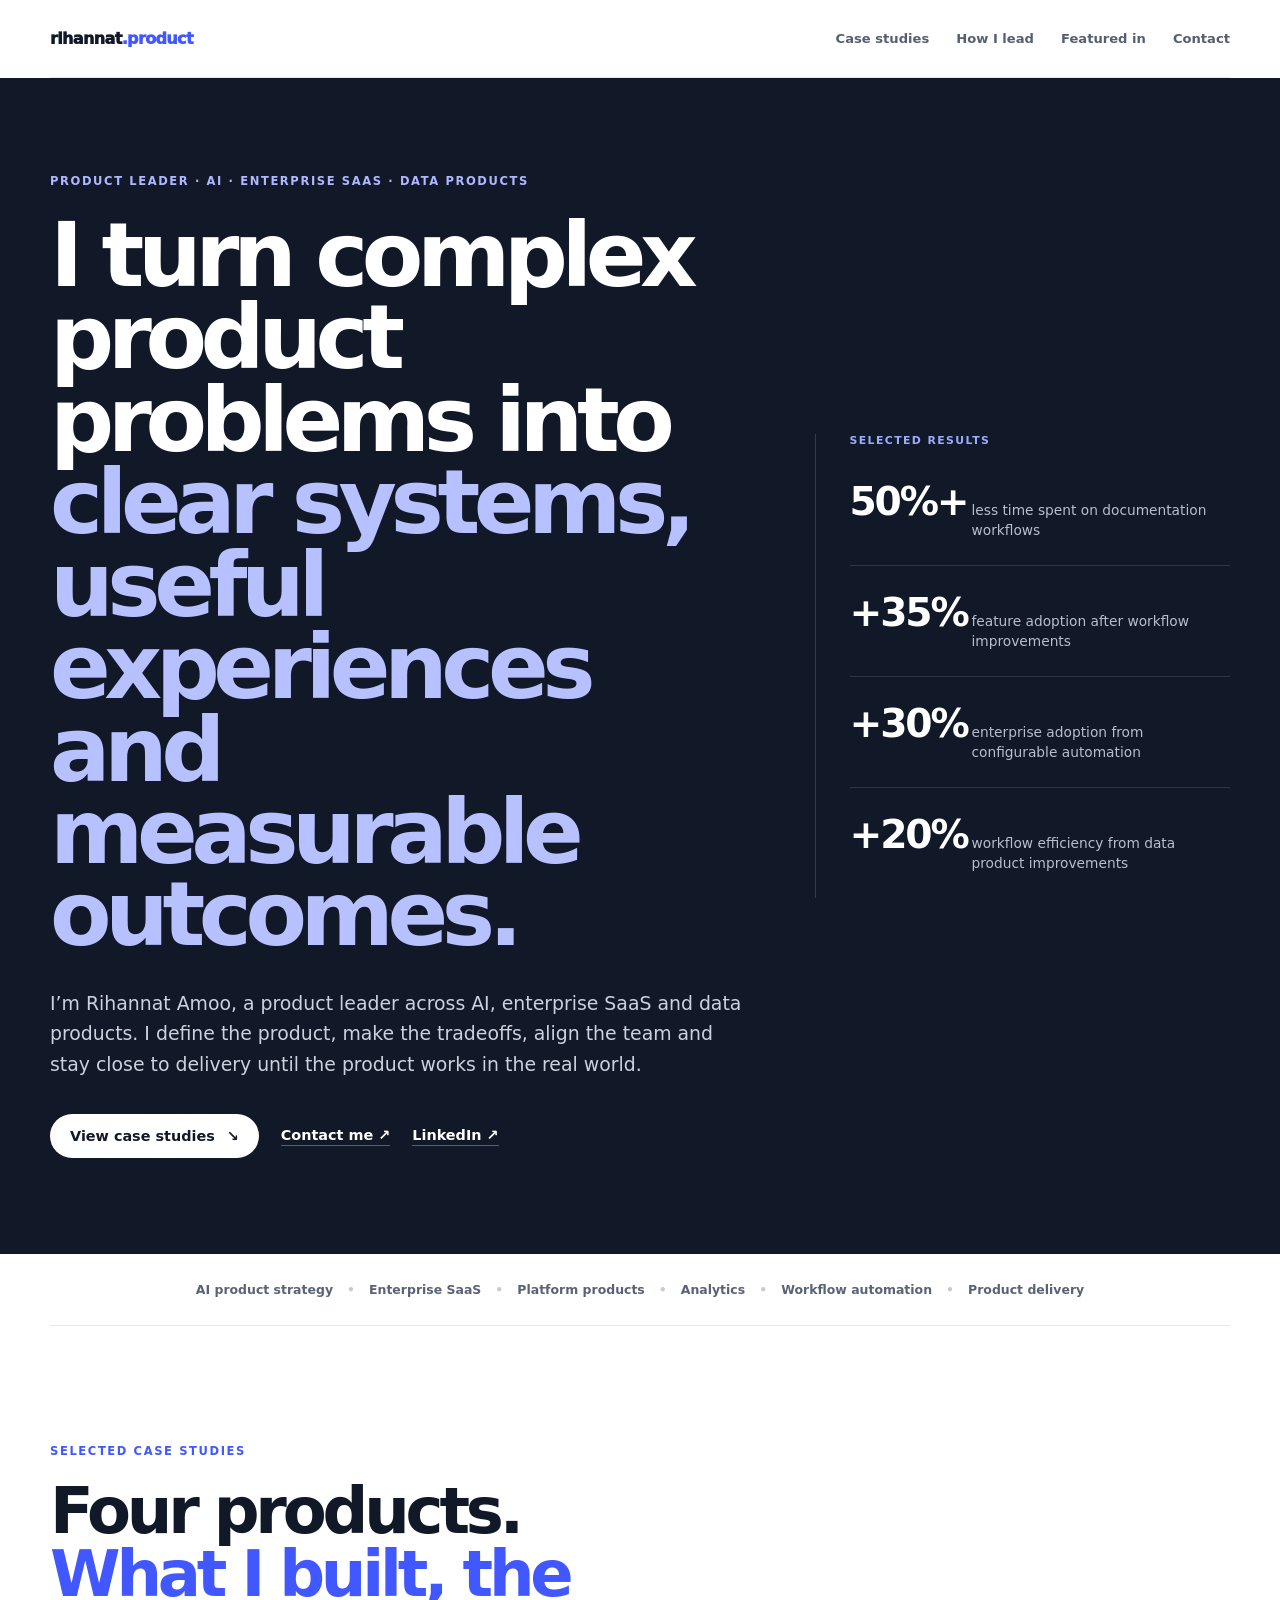
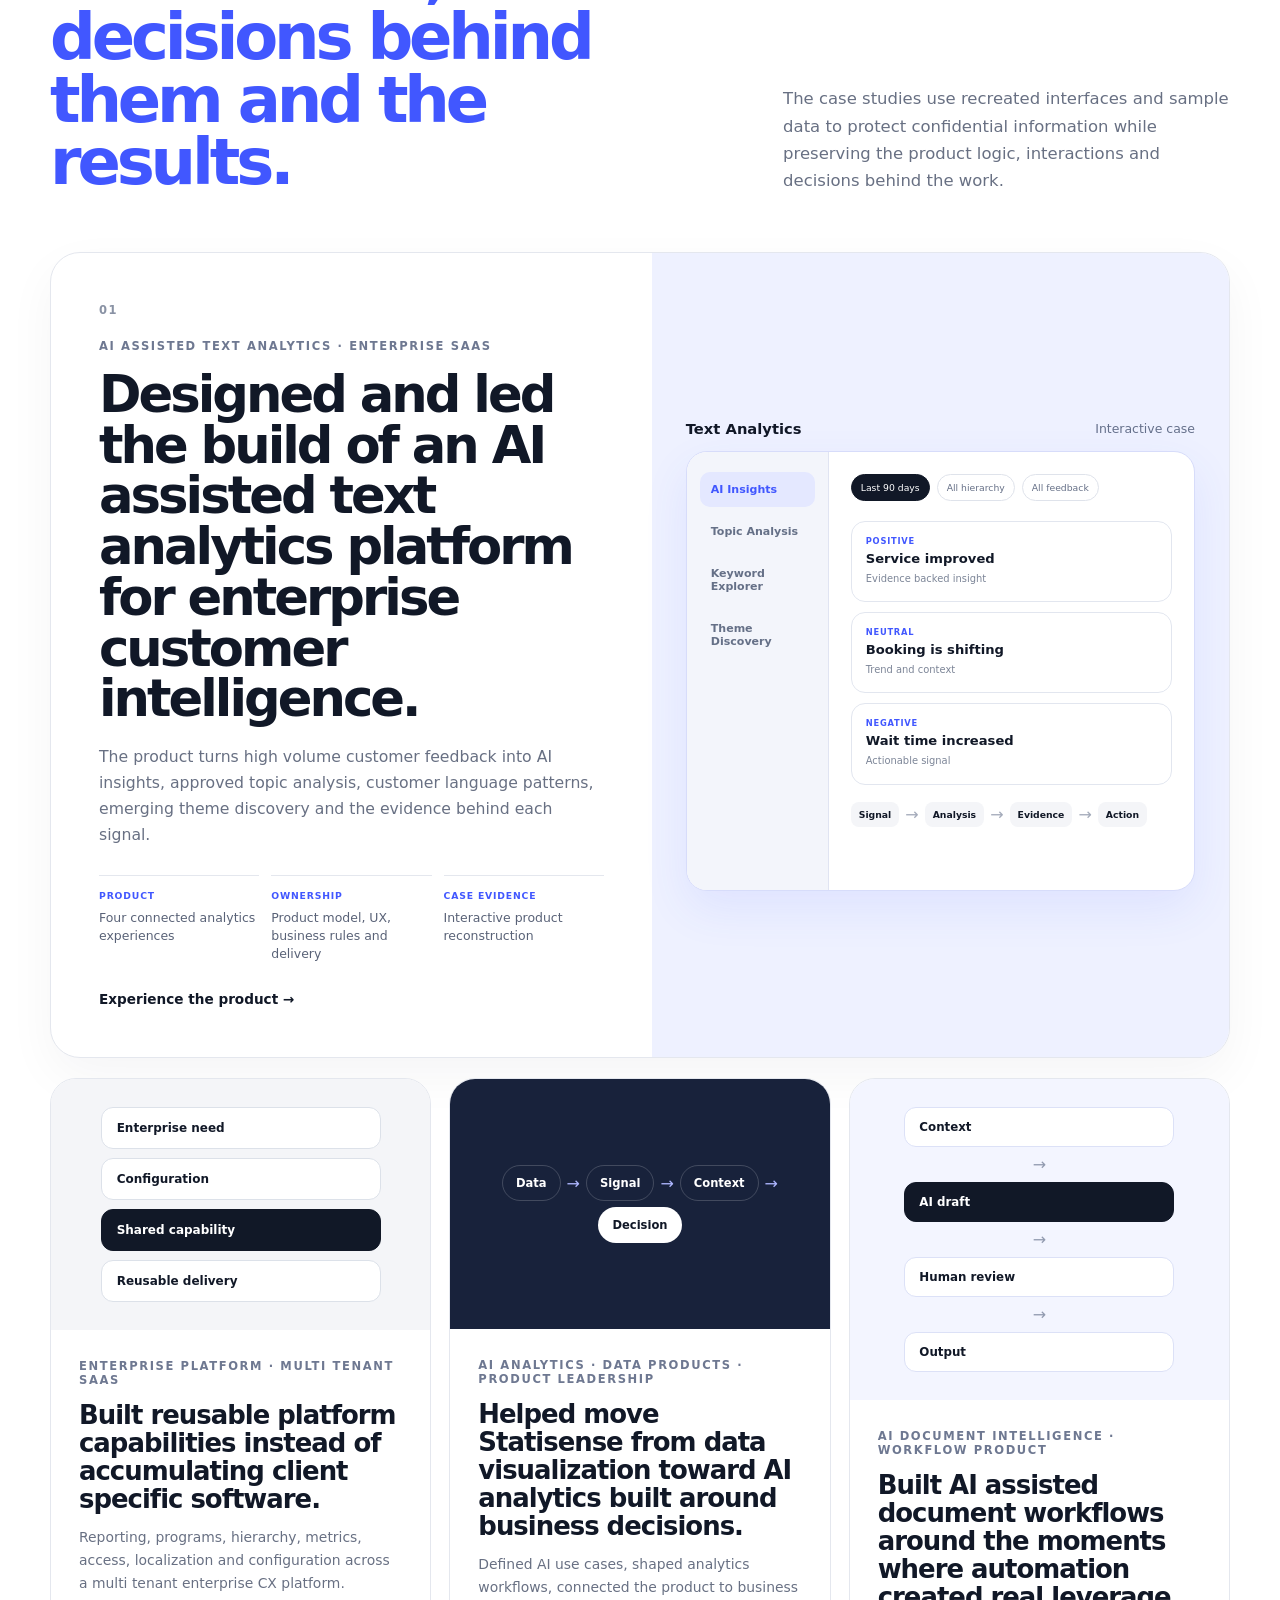
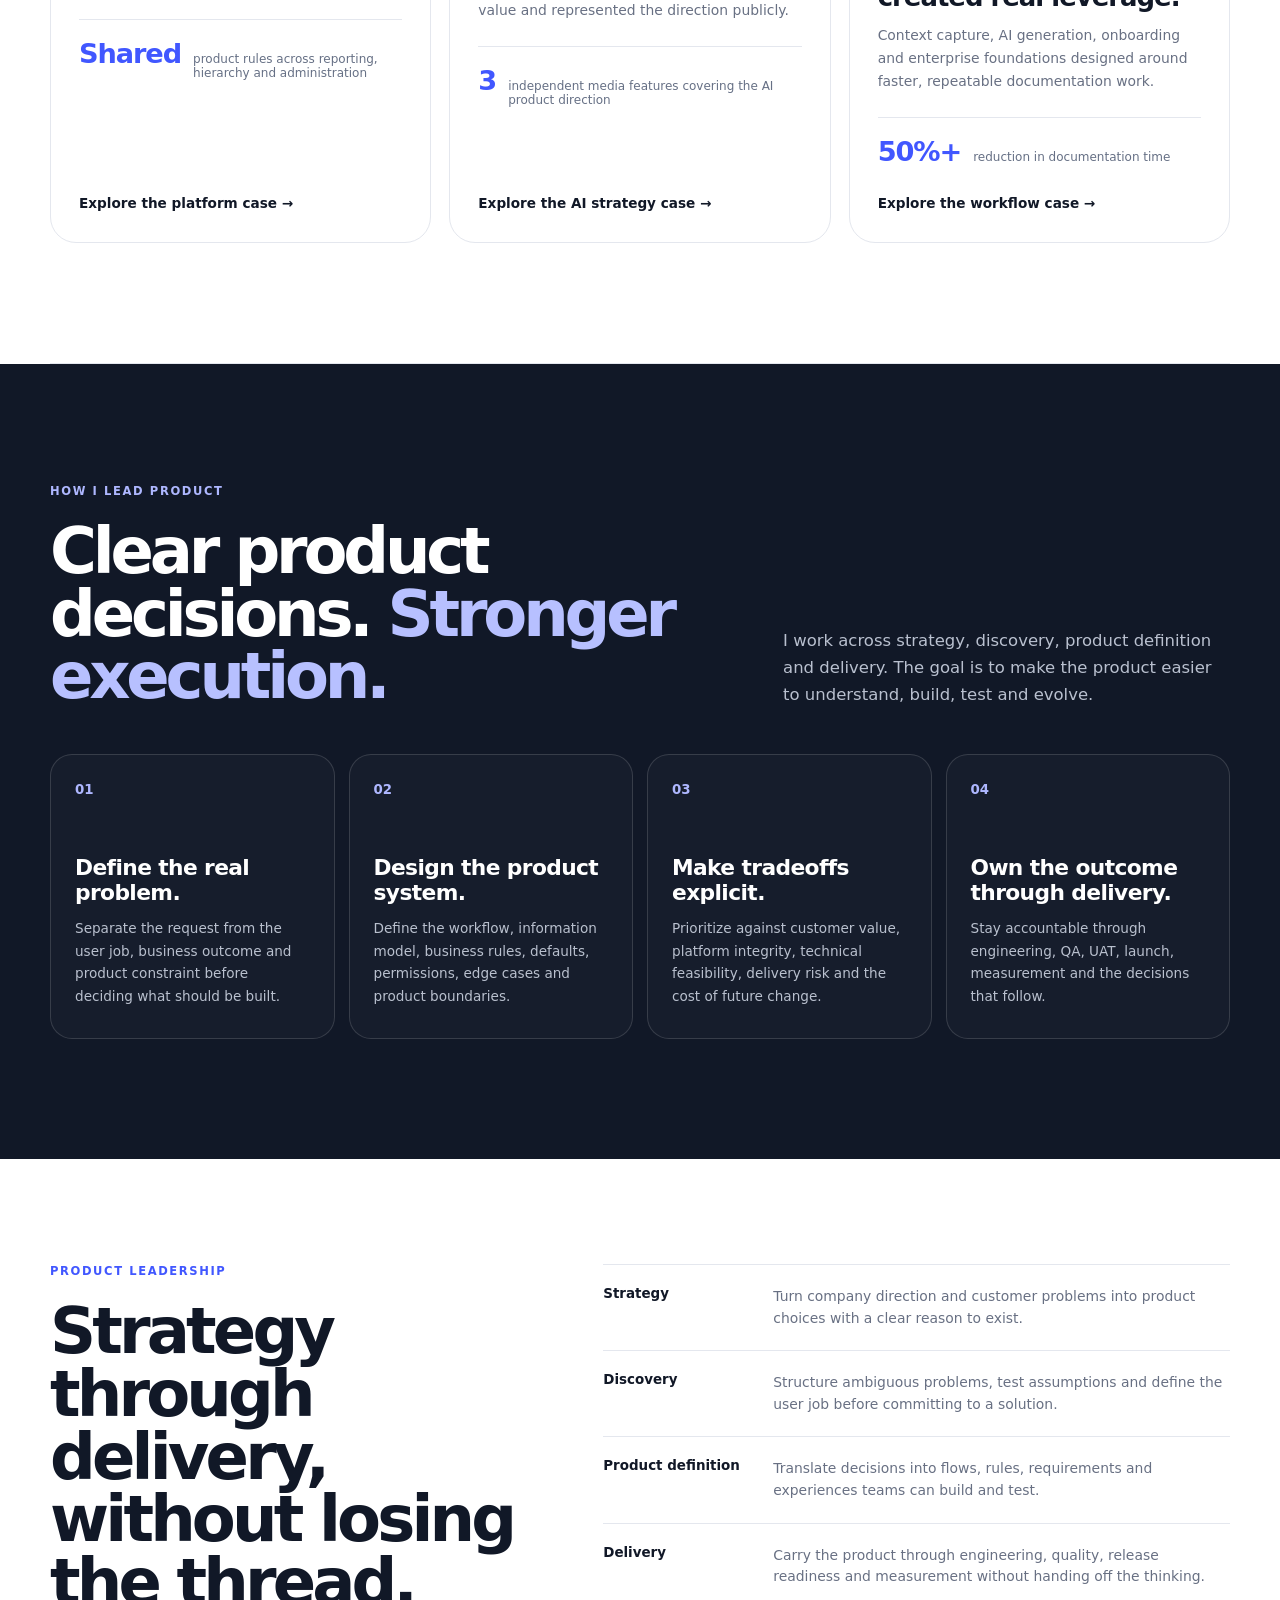
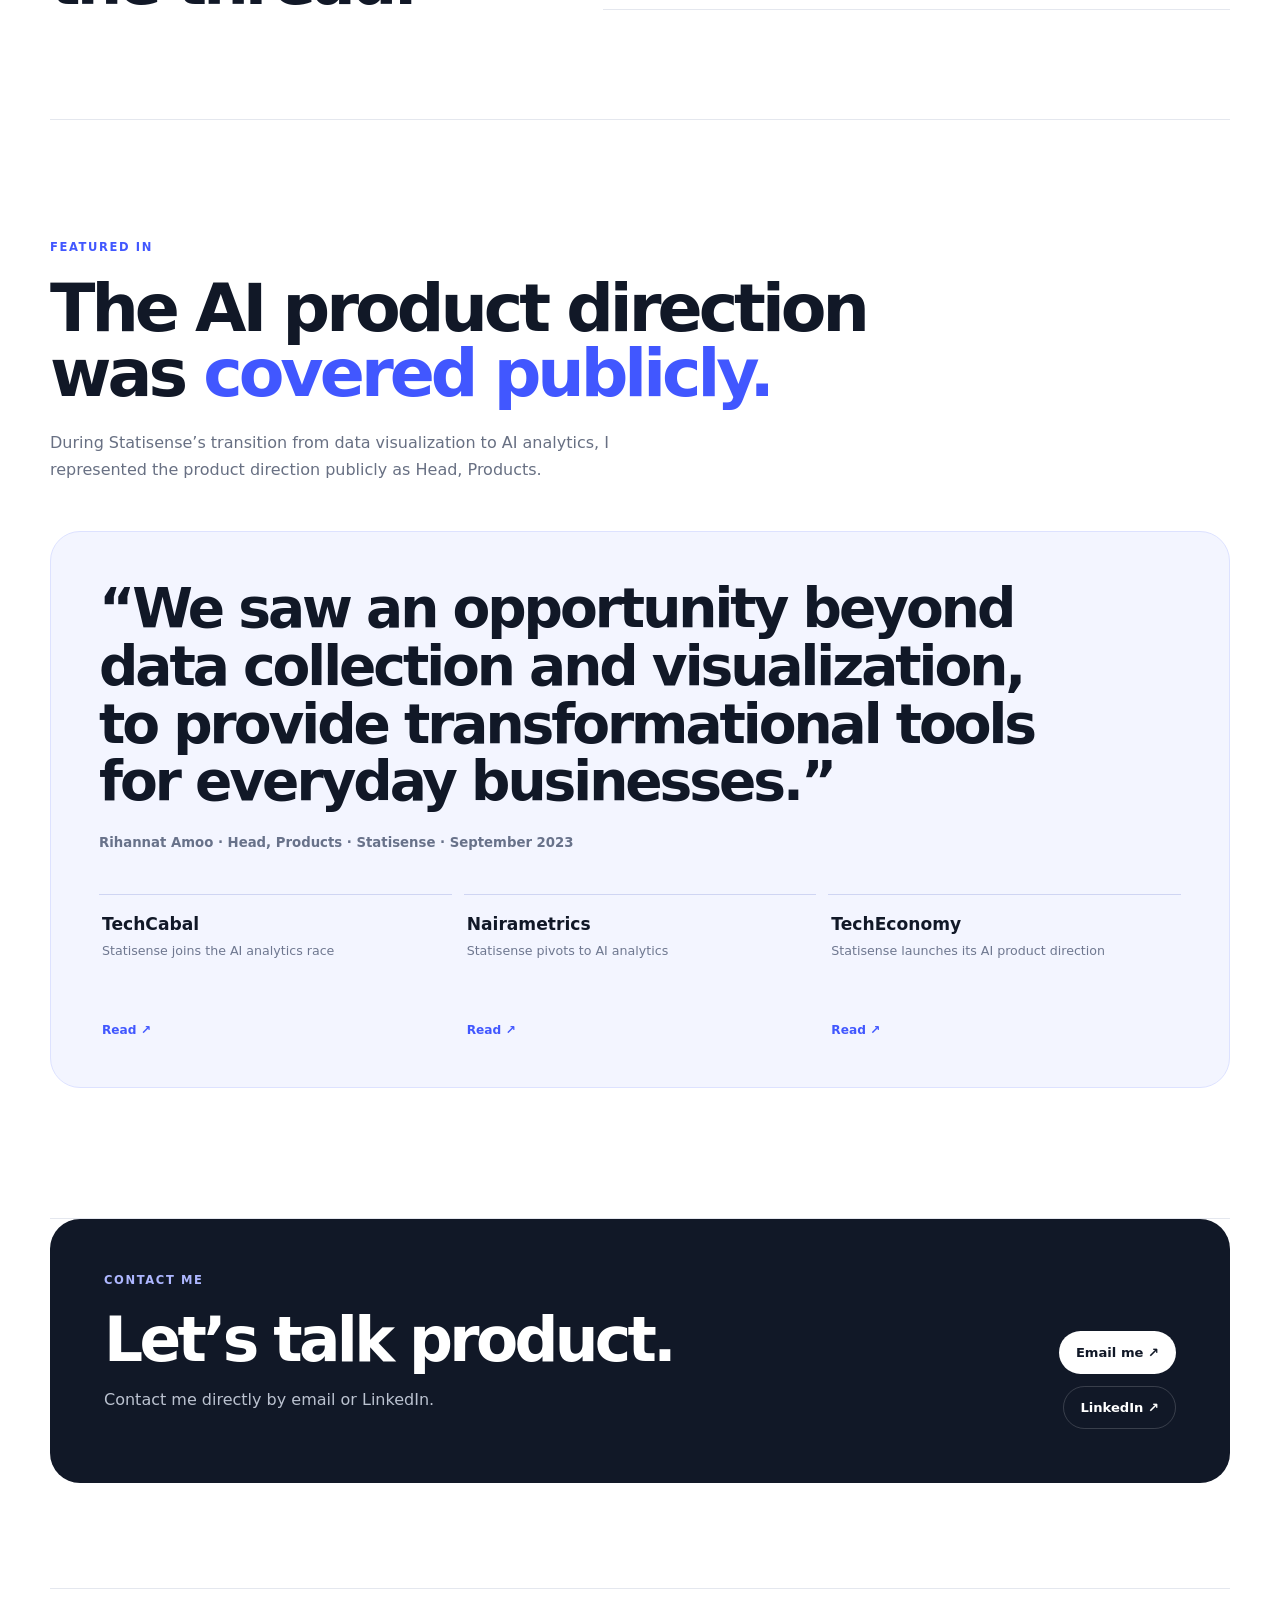
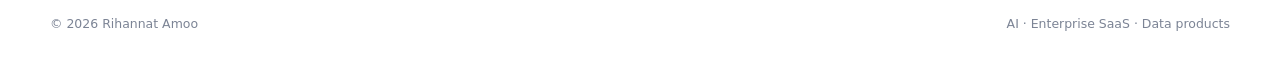
==== commit 8d7dd4f7: "Polish portfolio positioning, evidence and recruiter narrative" ====
--- a/index.html
+++ b/index.html
@@ -3,15 +3,23 @@
 <head>
 <meta charset="utf-8"/>
 <meta name="viewport" content="width=device-width,initial-scale=1"/>
-<meta name="description" content="Product leadership portfolio of Rihannat Amoo across AI, enterprise SaaS, analytics and workflow products."/>
-<title>Rihannat Amoo | Product Leader</title>
+<meta name="theme-color" content="#111827"/>
+<meta name="description" content="Product leadership portfolio of Rihannat Amoo featuring AI, enterprise SaaS, analytics and workflow products with interactive case studies."/>
+<meta property="og:type" content="website"/>
+<meta property="og:title" content="Rihannat Amoo | Product Leader"/>
+<meta property="og:description" content="AI, enterprise SaaS, data products and workflow automation. Explore four product case studies and the decisions behind the work."/>
+<meta property="og:url" content="https://rihannatamoo.github.io/"/>
+<meta name="twitter:card" content="summary"/>
+<link rel="canonical" href="https://rihannatamoo.github.io/"/>
+<link rel="icon" href="favicon.svg" type="image/svg+xml"/>
+<title>Rihannat Amoo | Product Leader, AI and Enterprise SaaS</title>
 <link rel="stylesheet" href="styles.css"/>
 <link rel="stylesheet" href="home-extra.css"/>
 </head>
 <body>
 <header class="site-header shell">
-  <a class="brand" href="#top">rihannat<span>.product</span></a>
-  <nav class="nav">
+  <a class="brand" href="#top" aria-label="Rihannat Amoo home">rihannat<span>.product</span></a>
+  <nav class="nav" aria-label="Portfolio navigation">
     <a href="#work">Case studies</a>
     <a href="#leadership">How I lead</a>
     <a href="#featured">Featured in</a>
@@ -24,21 +32,21 @@
   <div class="shell hero-grid">
     <div class="hero-copy reveal">
       <div class="kicker">PRODUCT LEADER · AI · ENTERPRISE SAAS · DATA PRODUCTS</div>
-      <h1>I build products that turn <em>complexity into decisions people can use.</em></h1>
-      <p class="lede">I’m Rihannat Amoo. I lead products from ambiguity through definition, delivery and adoption. My work spans AI assisted analytics, configurable enterprise platforms, data products and workflow automation.</p>
+      <h1>I turn complex product problems into <em>clear systems, useful experiences and measurable outcomes.</em></h1>
+      <p class="lede">I’m Rihannat Amoo, a product leader across AI, enterprise SaaS and data products. I define the product, make the tradeoffs, align the team and stay close to delivery until the product works in the real world.</p>
       <div class="actions">
-        <a class="btn light" href="#work">Explore the work <span>↘</span></a>
+        <a class="btn light" href="#work">View case studies <span>↘</span></a>
         <a class="text-link" href="mailto:rihannatamoo2@gmail.com">Contact me ↗</a>
         <a class="text-link" href="https://www.linkedin.com/in/anna-amoo-1497a1155/" target="_blank" rel="noreferrer">LinkedIn ↗</a>
       </div>
     </div>
-    <div class="impact-panel reveal" aria-label="Selected product outcomes">
-      <div class="impact-label">SELECTED OUTCOMES</div>
-      <div class="impact-stat"><b>50%+</b><span>less documentation time through AI assisted workflow redesign</span></div>
-      <div class="impact-stat"><b>35%</b><span>increase in feature adoption after product and workflow improvements</span></div>
-      <div class="impact-stat"><b>20%</b><span>improvement in workflow and analytics efficiency from data product work</span></div>
-      <div class="impact-stat"><b>3</b><span>independent publications carrying my product perspective</span></div>
-    </div>
+    <aside class="impact-panel reveal" aria-label="Selected product results">
+      <div class="impact-label">SELECTED RESULTS</div>
+      <div class="impact-stat"><b>50%+</b><span>less time spent on documentation workflows</span></div>
+      <div class="impact-stat"><b>+35%</b><span>feature adoption after workflow improvements</span></div>
+      <div class="impact-stat"><b>+30%</b><span>enterprise adoption from configurable automation</span></div>
+      <div class="impact-stat"><b>+20%</b><span>workflow efficiency from data product improvements</span></div>
+    </aside>
   </div>
 </section>
 
@@ -55,21 +63,21 @@
   <div class="section-top reveal">
     <div>
       <div class="eyebrow">SELECTED CASE STUDIES</div>
-      <h2>Four products. <em>Different problems. One product discipline.</em></h2>
-    </div>
-    <p>Each case shows the product itself, the decisions I made, what I owned and the evidence behind the work. Proprietary interfaces and customer data are recreated with safe sample content.</p>
+      <h2>Four products. <em>What I built, the decisions behind them and the results.</em></h2>
+    </div>
+    <p>The case studies use recreated interfaces and sample data to protect confidential information while preserving the product logic, interactions and decisions behind the work.</p>
   </div>
 
   <a class="feature-case reveal" href="case-text-analytics.html">
     <div class="feature-case-copy">
       <div class="case-number">01</div>
       <div class="meta">AI ASSISTED TEXT ANALYTICS · ENTERPRISE SAAS</div>
-      <h3>Built an AI assisted text analytics platform for enterprise customer intelligence.</h3>
-      <p>Turn high volume customer feedback into AI insights, approved topic analysis, customer language patterns, emerging theme discovery and the evidence behind every signal.</p>
+      <h3>Designed and led the build of an AI assisted text analytics platform for enterprise customer intelligence.</h3>
+      <p>The product turns high volume customer feedback into AI insights, approved topic analysis, customer language patterns, emerging theme discovery and the evidence behind each signal.</p>
       <div class="case-facts">
-        <span><small>PRODUCT</small>4 connected analytics experiences</span>
-        <span><small>OWNERSHIP</small>Definition, rules, governance and delivery</span>
-        <span><small>PROOF</small>Interactive product walkthrough</span>
+        <span><small>PRODUCT</small>Four connected analytics experiences</span>
+        <span><small>OWNERSHIP</small>Product model, UX, business rules and delivery</span>
+        <span><small>CASE EVIDENCE</small>Interactive product reconstruction</span>
       </div>
       <div class="case-cta">Experience the product →</div>
     </div>
@@ -98,13 +106,13 @@
   <div class="case-grid">
     <a class="portfolio-case reveal" href="case-platform.html">
       <div class="case-visual platform-visual">
-        <div class="platform-stack"><span>Customer need</span><span>Configuration</span><span class="active">Shared capability</span><span>Reusable delivery</span></div>
+        <div class="platform-stack"><span>Enterprise need</span><span>Configuration</span><span class="active">Shared capability</span><span>Reusable delivery</span></div>
       </div>
       <div class="case-body">
         <div class="meta">ENTERPRISE PLATFORM · MULTI TENANT SAAS</div>
         <h3>Built reusable platform capabilities instead of accumulating client specific software.</h3>
-        <p>Configuration, reporting, programs, hierarchy, metrics, access, localization and release decisions across an enterprise CX platform.</p>
-        <div class="mini-proof"><b>26+</b><span>enterprise clients in the platform context</span></div>
+        <p>Reporting, programs, hierarchy, metrics, access, localization and configuration across a multi tenant enterprise CX platform.</p>
+        <div class="mini-proof"><b>Shared</b><span>product rules across reporting, hierarchy and administration</span></div>
         <div class="case-cta">Explore the platform case →</div>
       </div>
     </a>
@@ -114,10 +122,10 @@
         <div class="decision-chain"><span>Data</span><i>→</i><span>Signal</span><i>→</i><span>Context</span><i>→</i><span class="active">Decision</span></div>
       </div>
       <div class="case-body">
-        <div class="meta">HEAD OF PRODUCTS · AI ANALYTICS · DATA PRODUCTS</div>
-        <h3>Led the move from data visualization toward AI analytics built around business decisions.</h3>
-        <p>AI product strategy, use case definition, analytics workflows, commercialization and an externally visible product narrative.</p>
-        <div class="mini-proof"><b>3</b><span>independent publications covering the product transition</span></div>
+        <div class="meta">AI ANALYTICS · DATA PRODUCTS · PRODUCT LEADERSHIP</div>
+        <h3>Helped move Statisense from data visualization toward AI analytics built around business decisions.</h3>
+        <p>Defined AI use cases, shaped analytics workflows, connected the product to business value and represented the direction publicly.</p>
+        <div class="mini-proof"><b>3</b><span>independent media features covering the AI product direction</span></div>
         <div class="case-cta">Explore the AI strategy case →</div>
       </div>
     </a>
@@ -129,7 +137,7 @@
       <div class="case-body">
         <div class="meta">AI DOCUMENT INTELLIGENCE · WORKFLOW PRODUCT</div>
         <h3>Built AI assisted document workflows around the moments where automation created real leverage.</h3>
-        <p>Context capture, document generation, onboarding, enterprise foundations and adoption focused workflow design.</p>
+        <p>Context capture, AI generation, onboarding and enterprise foundations designed around faster, repeatable documentation work.</p>
         <div class="mini-proof"><b>50%+</b><span>reduction in documentation time</span></div>
         <div class="case-cta">Explore the workflow case →</div>
       </div>
@@ -142,15 +150,15 @@
     <div class="section-top inverse reveal">
       <div>
         <div class="eyebrow">HOW I LEAD PRODUCT</div>
-        <h2>Make the product clearer. <em>Make the team faster.</em></h2>
-      </div>
-      <p>I am most useful when the problem is complex, the inputs are messy and a team needs a product model it can actually build, test and operate.</p>
+        <h2>Clear product decisions. <em>Stronger execution.</em></h2>
+      </div>
+      <p>I work across strategy, discovery, product definition and delivery. The goal is to make the product easier to understand, build, test and evolve.</p>
     </div>
     <div class="leadership-grid">
-      <article class="lead-card reveal"><small>01</small><h3>Define the real product problem.</h3><p>Separate the request from the user job, business outcome and product constraint before deciding what should be built.</p></article>
-      <article class="lead-card reveal"><small>02</small><h3>Turn ambiguity into a system.</h3><p>Define the information model, workflows, business rules, defaults, permissions, edge cases and product boundaries.</p></article>
-      <article class="lead-card reveal"><small>03</small><h3>Make tradeoffs visible.</h3><p>Prioritize against customer value, platform integrity, technical feasibility, release risk and the cost of future change.</p></article>
-      <article class="lead-card reveal"><small>04</small><h3>Stay accountable through delivery.</h3><p>Product ownership continues through engineering, QA, UAT, launch, measurement and the next decision.</p></article>
+      <article class="lead-card reveal"><small>01</small><h3>Define the real problem.</h3><p>Separate the request from the user job, business outcome and product constraint before deciding what should be built.</p></article>
+      <article class="lead-card reveal"><small>02</small><h3>Design the product system.</h3><p>Define the workflow, information model, business rules, defaults, permissions, edge cases and product boundaries.</p></article>
+      <article class="lead-card reveal"><small>03</small><h3>Make tradeoffs explicit.</h3><p>Prioritize against customer value, platform integrity, technical feasibility, delivery risk and the cost of future change.</p></article>
+      <article class="lead-card reveal"><small>04</small><h3>Own the outcome through delivery.</h3><p>Stay accountable through engineering, QA, UAT, launch, measurement and the decisions that follow.</p></article>
     </div>
   </div>
 </section>
@@ -158,14 +166,14 @@
 <section class="section shell proof-section">
   <div class="proof-story reveal">
     <div>
-      <div class="eyebrow">WHAT THE PORTFOLIO PROVES</div>
-      <h2>I do more than write requirements.</h2>
+      <div class="eyebrow">PRODUCT LEADERSHIP</div>
+      <h2>Strategy through delivery, without losing the thread.</h2>
     </div>
     <div class="proof-list">
-      <div><b>Strategy</b><span>Turn company direction into product bets, use cases and measurable value.</span></div>
-      <div><b>Discovery</b><span>Structure ambiguous problems before teams commit to the wrong solution.</span></div>
-      <div><b>Systems thinking</b><span>Design products that work across users, data, permissions, configuration and future change.</span></div>
-      <div><b>Execution</b><span>Carry decisions through requirements, delivery, quality, launch and measurement.</span></div>
+      <div><b>Strategy</b><span>Turn company direction and customer problems into product choices with a clear reason to exist.</span></div>
+      <div><b>Discovery</b><span>Structure ambiguous problems, test assumptions and define the user job before committing to a solution.</span></div>
+      <div><b>Product definition</b><span>Translate decisions into flows, rules, requirements and experiences teams can build and test.</span></div>
+      <div><b>Delivery</b><span>Carry the product through engineering, quality, release readiness and measurement without handing off the thinking.</span></div>
     </div>
   </div>
 </section>
@@ -173,17 +181,17 @@
 <section class="section shell featured-section" id="featured">
   <div class="feature-intro reveal">
     <div class="eyebrow">FEATURED IN</div>
-    <h2>Product leadership with <em>independent public proof.</em></h2>
-    <p>During Statisense’s move from data visualization toward AI analytics, I publicly explained the product opportunity behind the transition as Head of Products.</p>
+    <h2>The AI product direction was <em>covered publicly.</em></h2>
+    <p>During Statisense’s transition from data visualization to AI analytics, I represented the product direction publicly as Head, Products.</p>
   </div>
 
   <div class="media-spotlight reveal">
     <blockquote>“We saw an opportunity beyond data collection and visualization, to provide transformational tools for everyday businesses.”</blockquote>
     <div class="quote-credit">Rihannat Amoo · Head, Products · Statisense · September 2023</div>
     <div class="publication-row">
-      <a href="https://techcabal.com/2023/09/19/statisense-raises-capital-joins-the-ai-analytics-race/" target="_blank" rel="noreferrer"><b>TechCabal</b><span>Coverage of Statisense’s move into AI analytics</span><i>Read ↗</i></a>
-      <a href="https://nairametrics.com/2023/09/19/leading-data-platform-statisense-raises-capital-pivots-to-building-ai-analytics-for-businesses-across-africa/" target="_blank" rel="noreferrer"><b>Nairametrics</b><span>Coverage of the AI analytics product transition</span><i>Read ↗</i></a>
-      <a href="https://techeconomy.ng/statisense-raises-capital-to-empower-african-businesses-through-ai" target="_blank" rel="noreferrer"><b>TechEconomy</b><span>Coverage of the company’s AI product direction</span><i>Read ↗</i></a>
+      <a href="https://techcabal.com/2023/09/19/statisense-raises-capital-joins-the-ai-analytics-race/" target="_blank" rel="noreferrer"><b>TechCabal</b><span>Statisense joins the AI analytics race</span><i>Read ↗</i></a>
+      <a href="https://nairametrics.com/2023/09/19/leading-data-platform-statisense-raises-capital-pivots-to-building-ai-analytics-for-businesses-across-africa/" target="_blank" rel="noreferrer"><b>Nairametrics</b><span>Statisense pivots to AI analytics</span><i>Read ↗</i></a>
+      <a href="https://techeconomy.ng/statisense-raises-capital-to-empower-african-businesses-through-ai" target="_blank" rel="noreferrer"><b>TechEconomy</b><span>Statisense launches its AI product direction</span><i>Read ↗</i></a>
     </div>
   </div>
 </section>
@@ -193,7 +201,7 @@
     <div>
       <div class="eyebrow">CONTACT ME</div>
       <h2>Let’s talk product.</h2>
-      <p>For product leadership conversations, collaborations or opportunities, reach me directly by email or LinkedIn.</p>
+      <p>Contact me directly by email or LinkedIn.</p>
     </div>
     <div class="contact-links">
       <a href="mailto:rihannatamoo2@gmail.com">Email me ↗</a>
@@ -203,7 +211,7 @@
 </section>
 </main>
 
-<footer class="footer shell"><span>© <span data-year>2026</span> Rihannat Amoo</span><span>Product strategy · AI · SaaS · Data</span></footer>
+<footer class="footer shell"><span>© <span data-year>2026</span> Rihannat Amoo</span><span>AI · Enterprise SaaS · Data products</span></footer>
 <script src="script.js"></script>
 </body>
 </html>
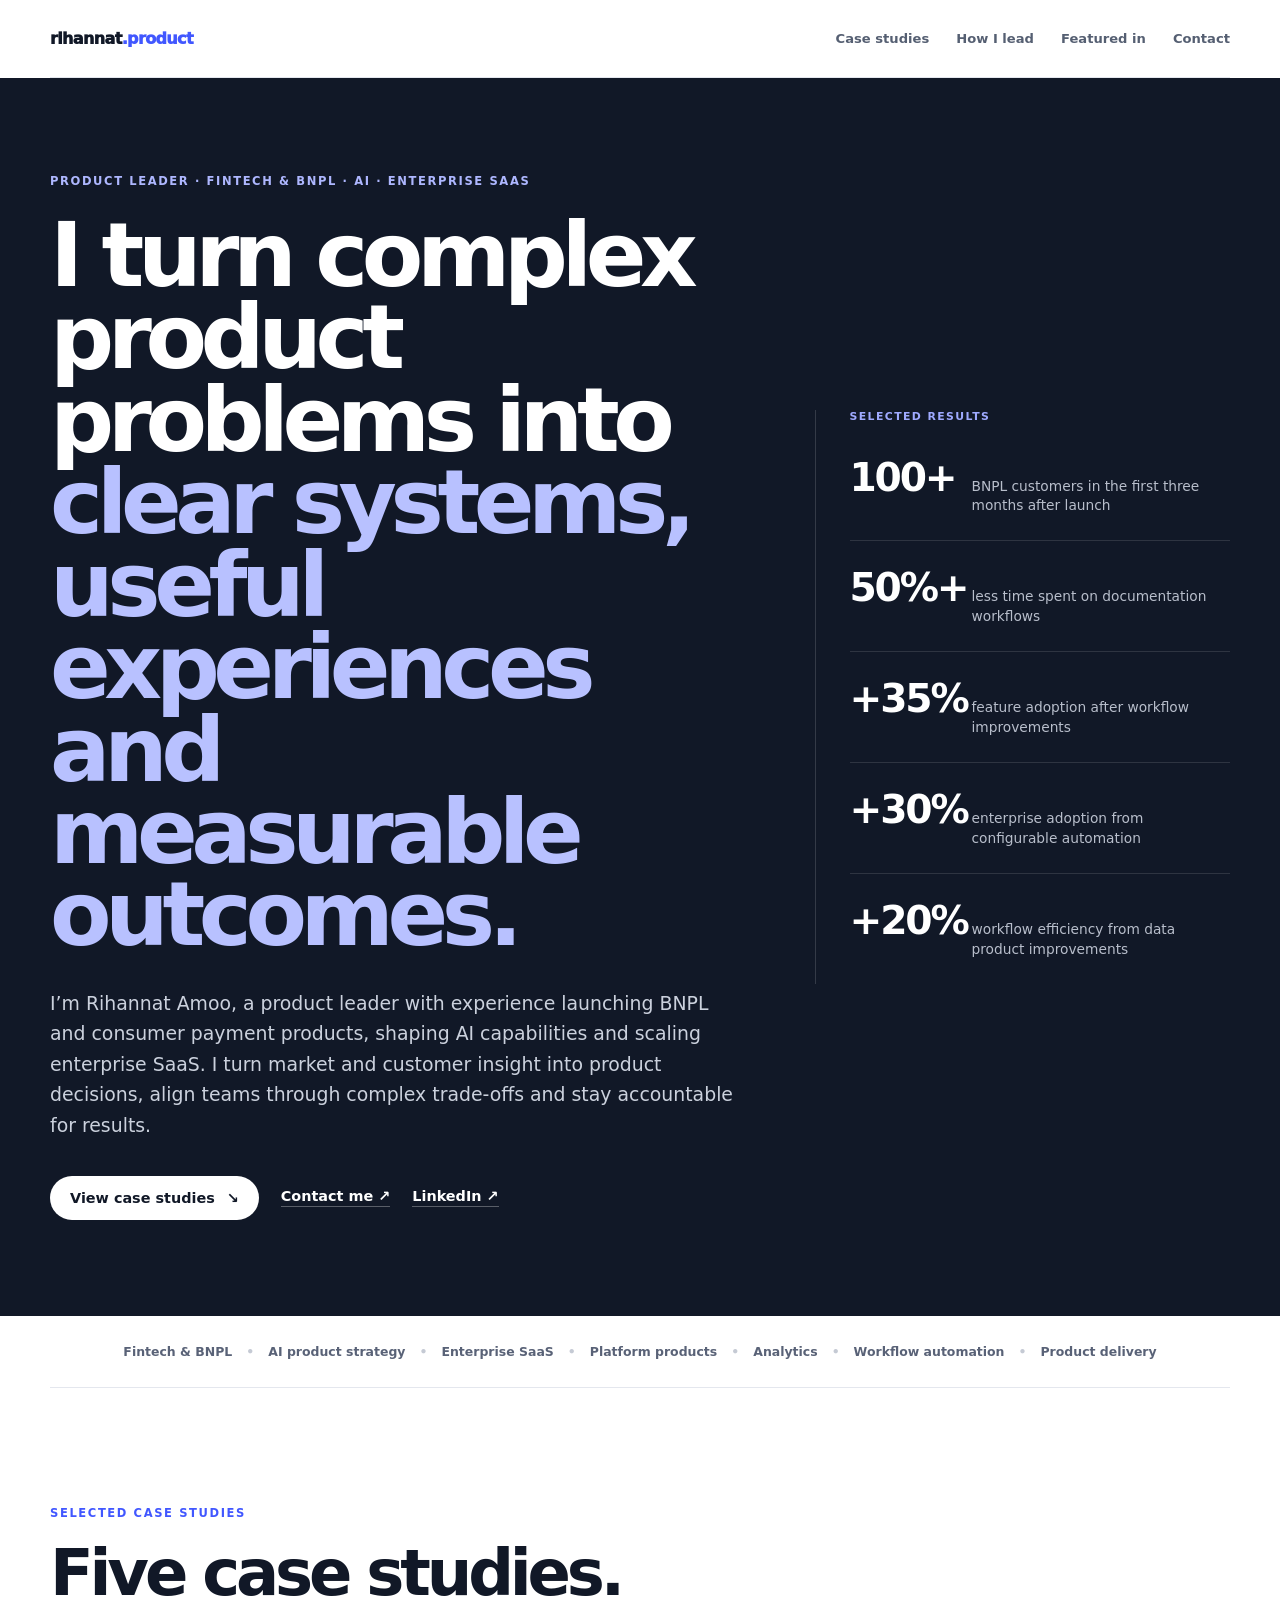
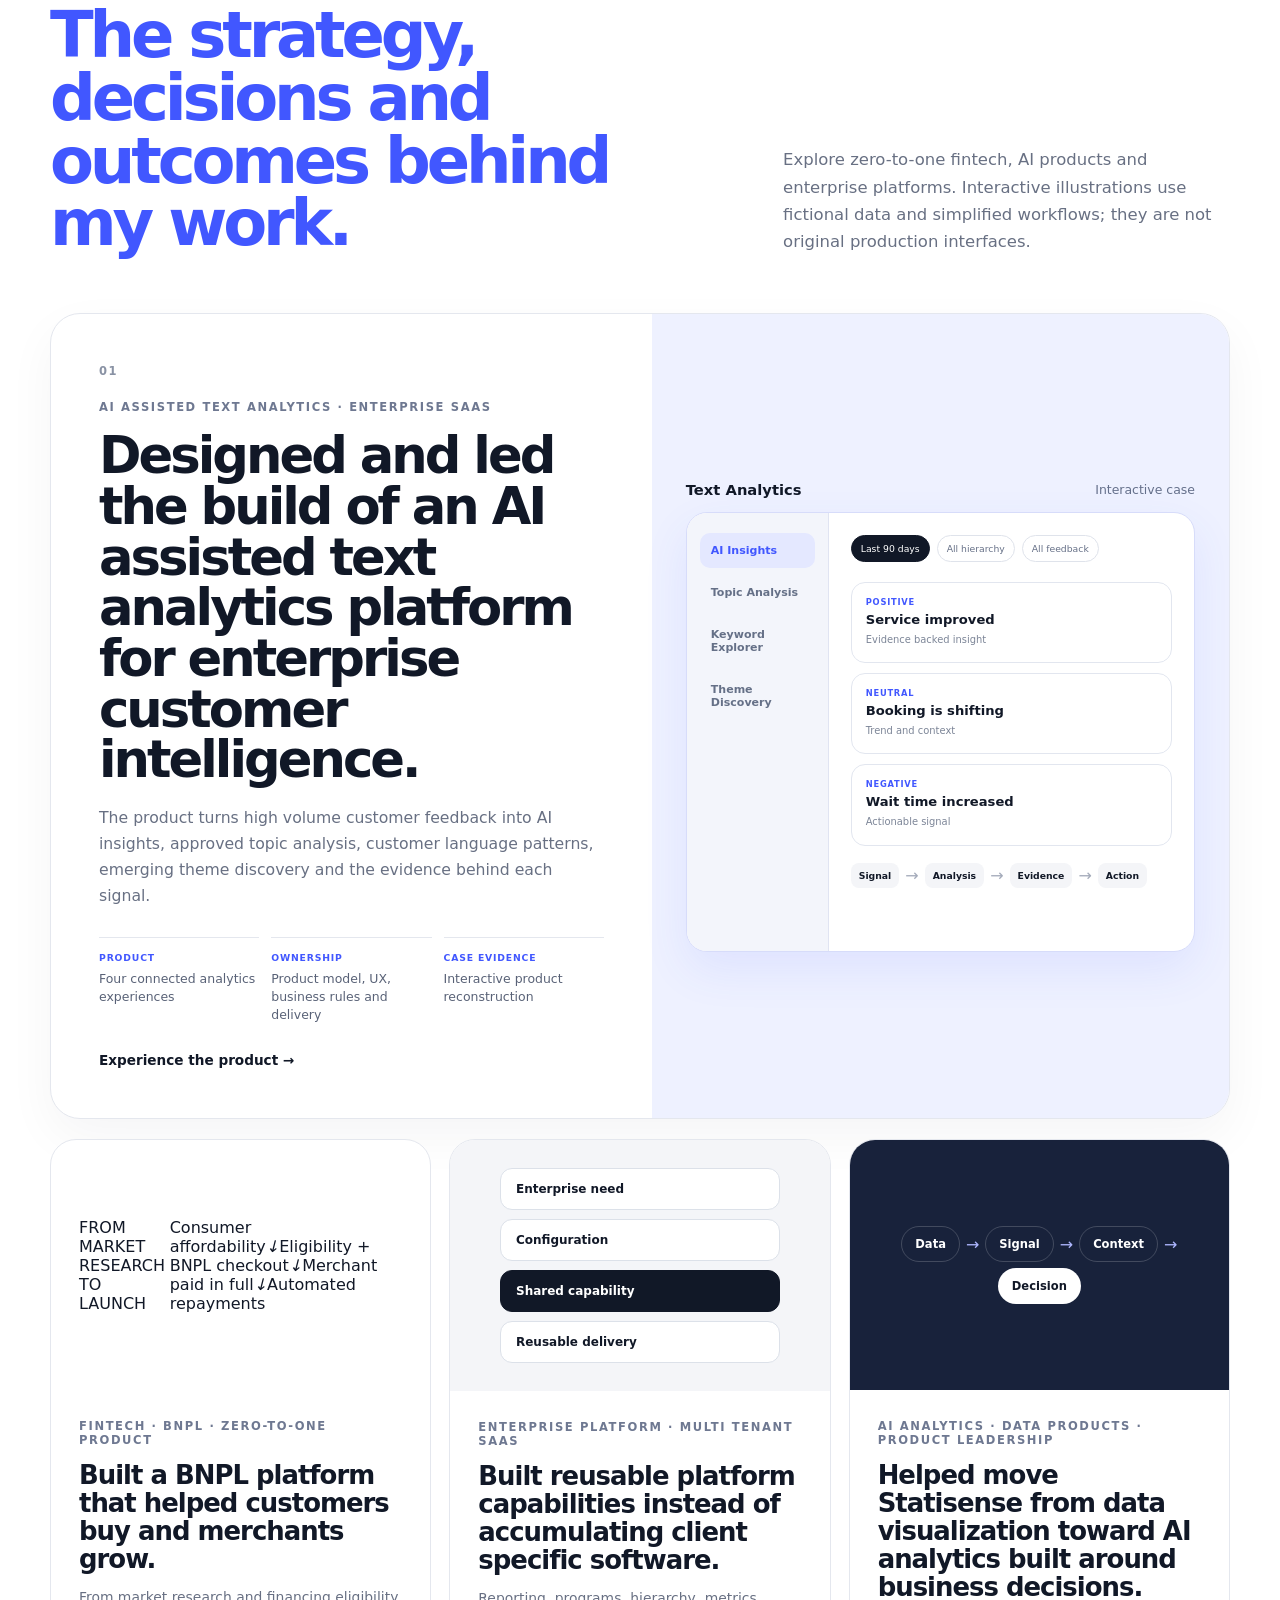
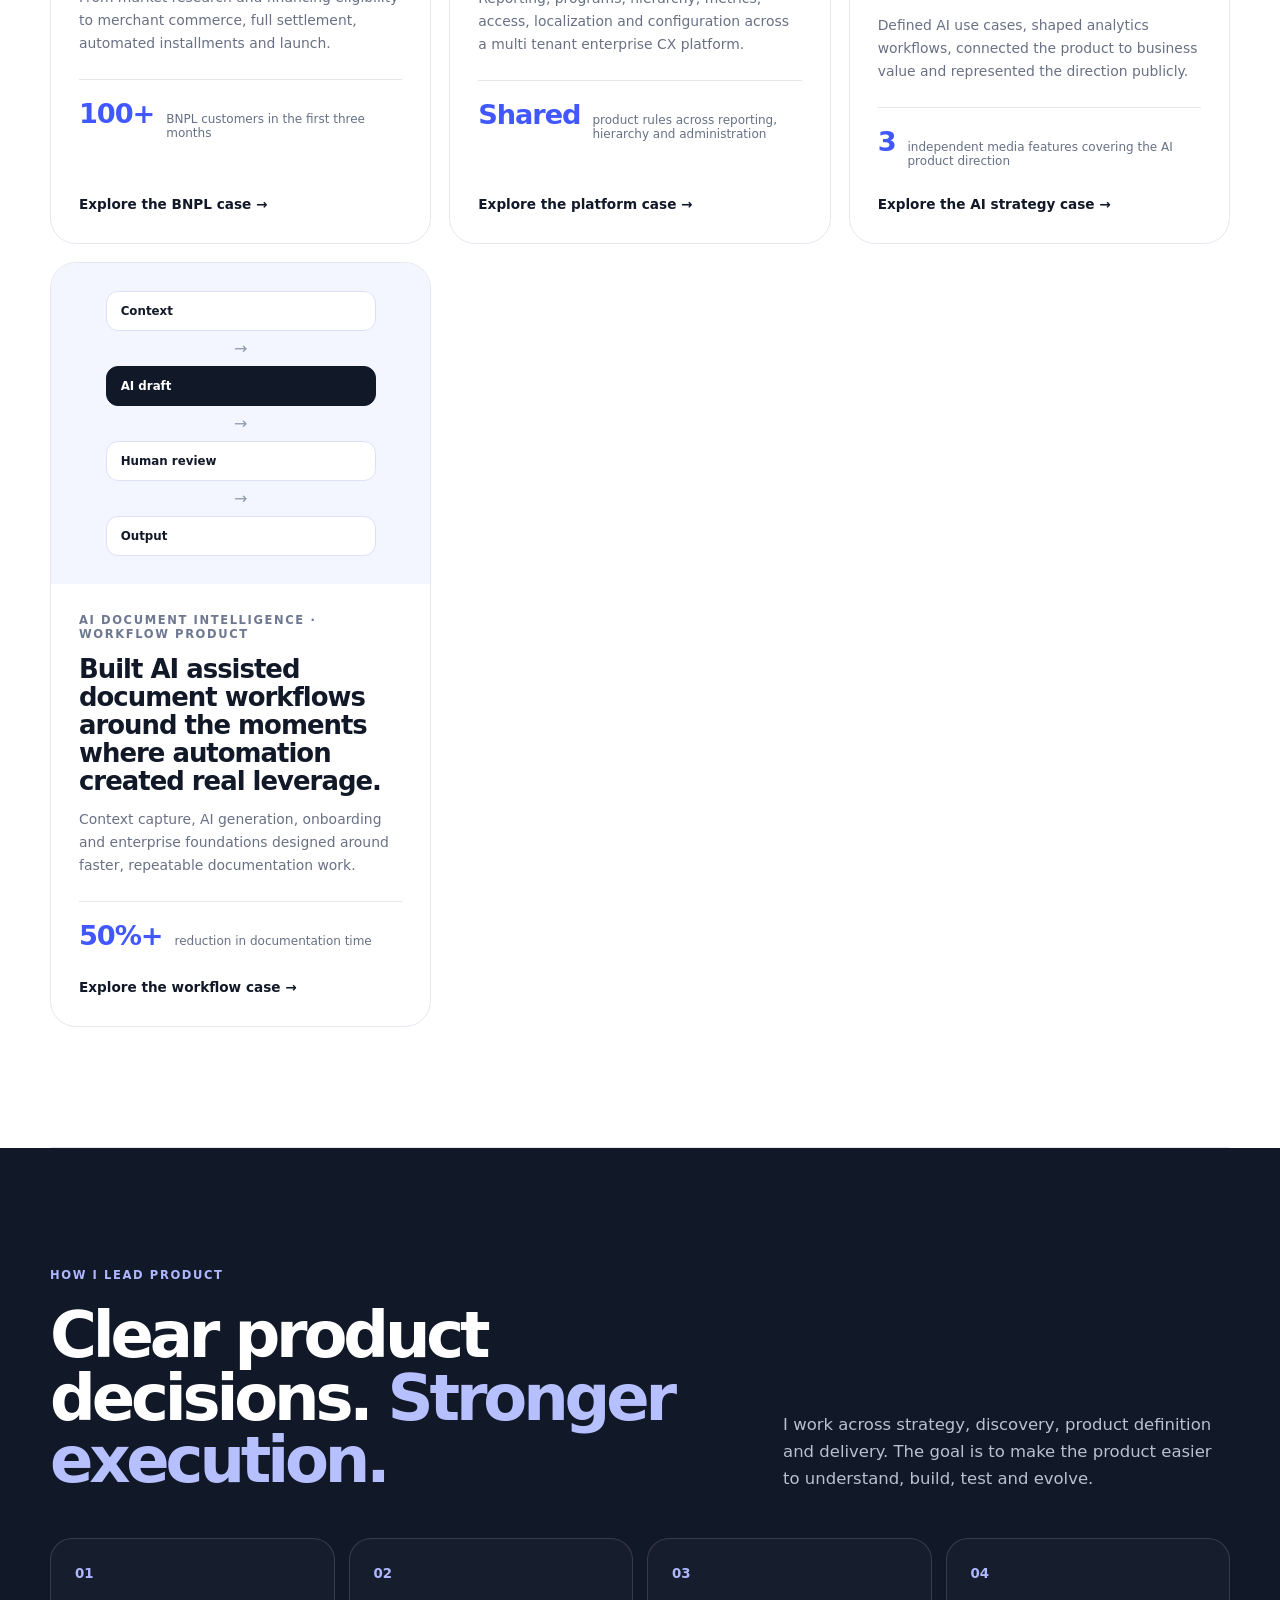
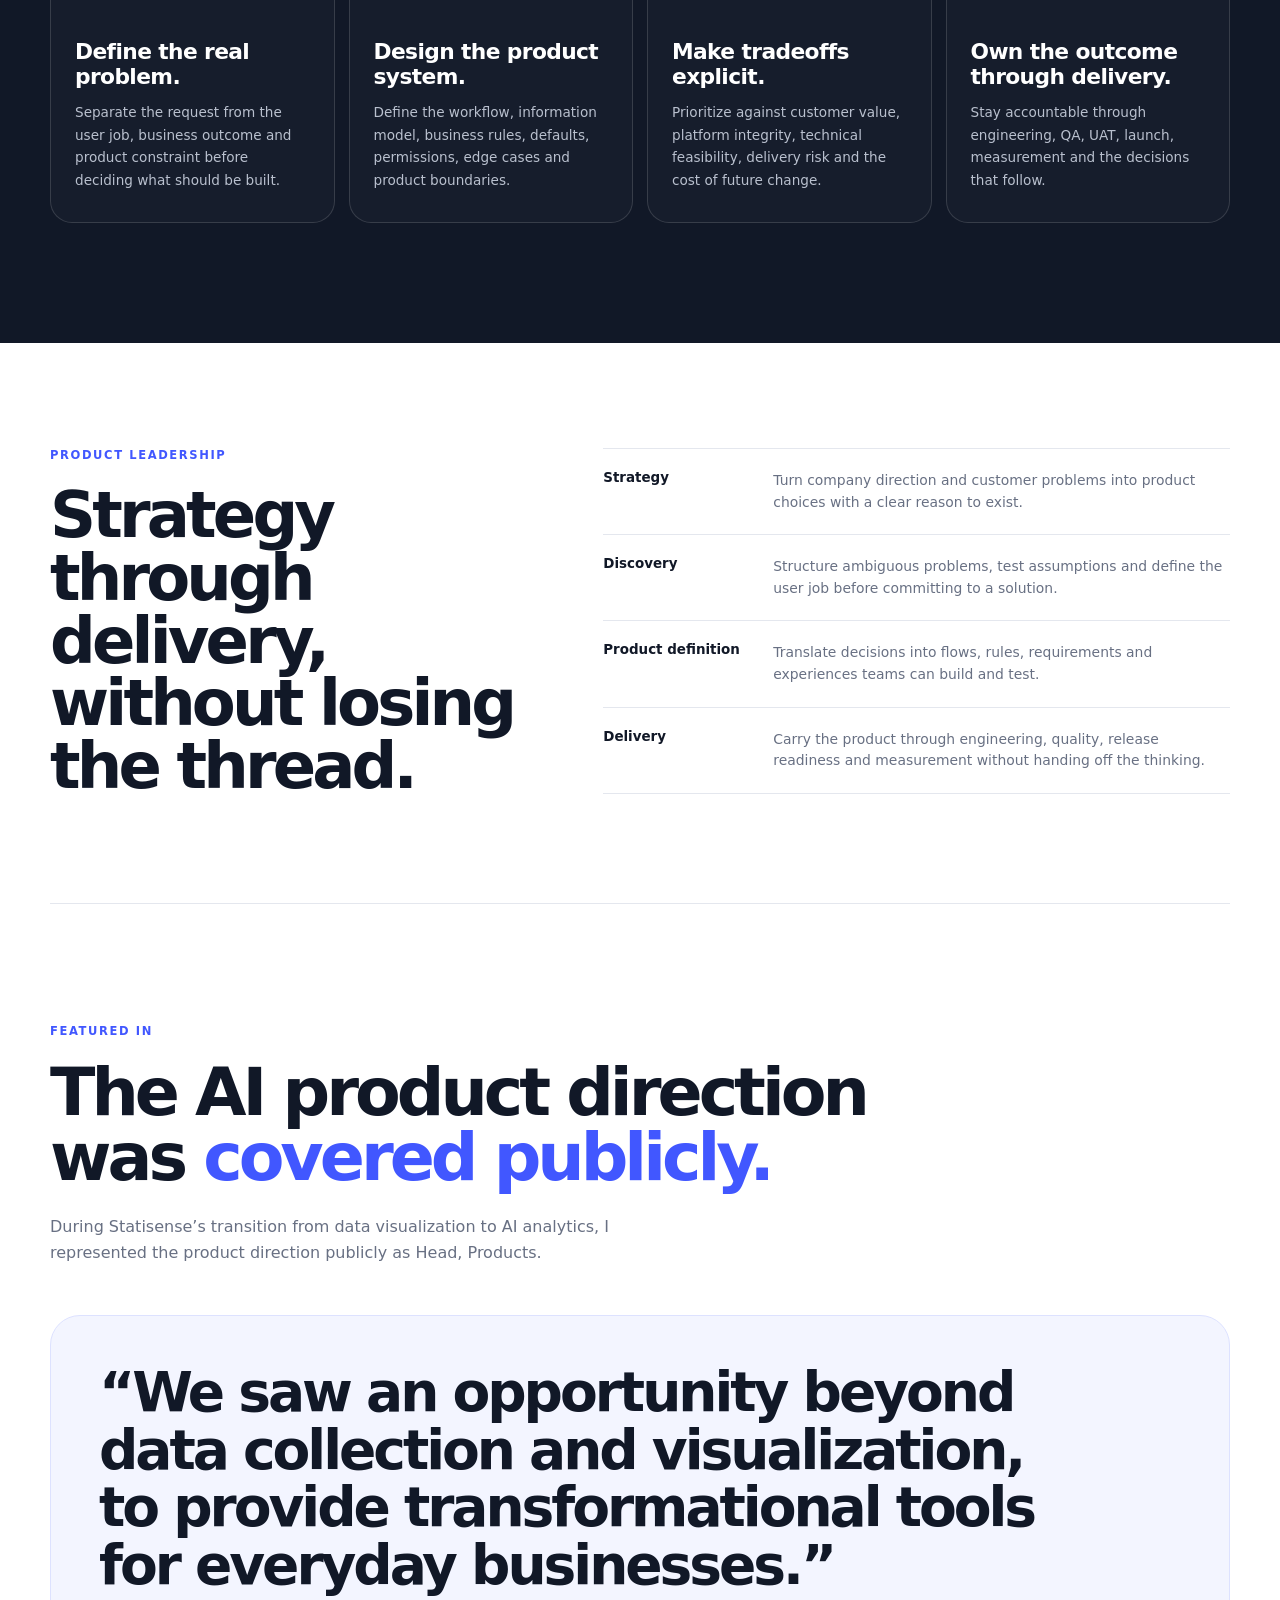
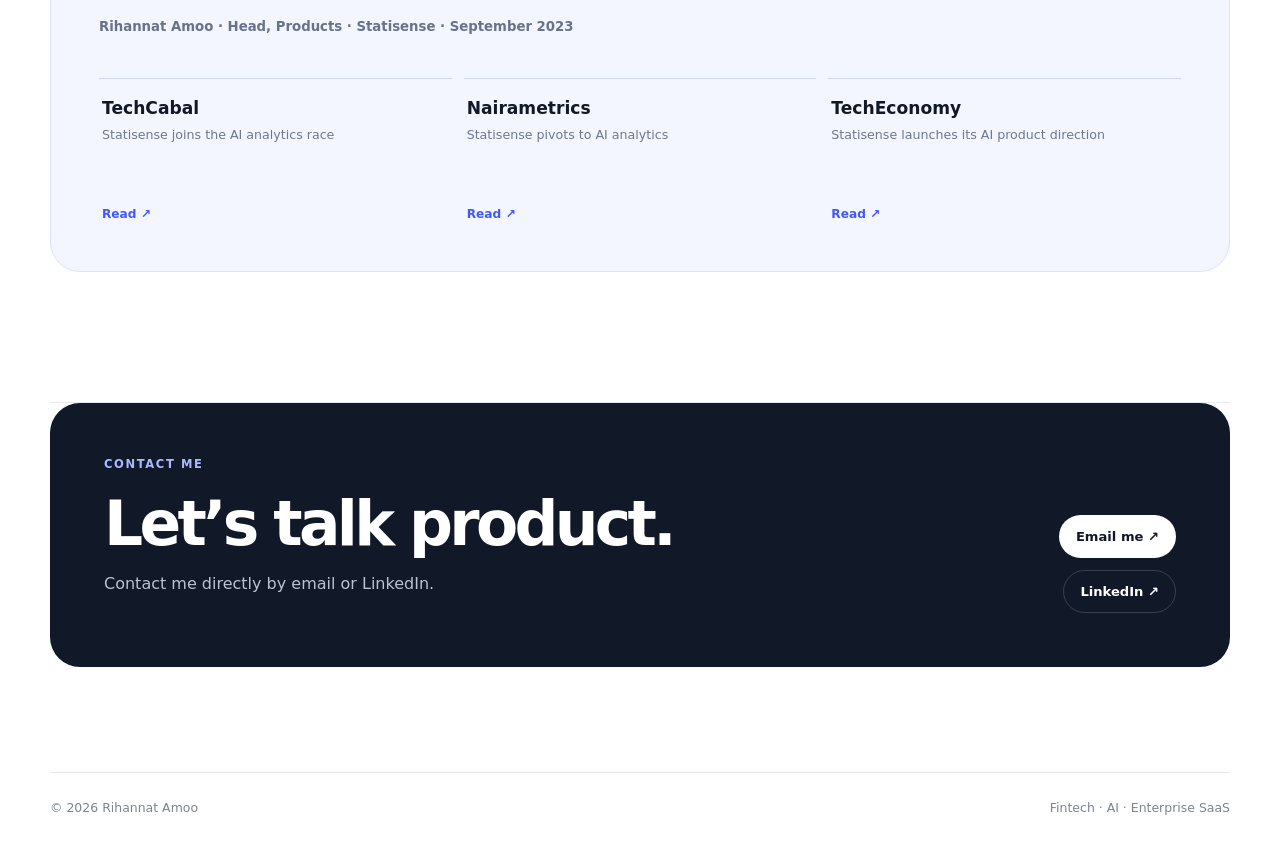
==== commit f216b6e4: "Sync Anna portfolio content and add BNPL case" ====
--- a/index.html
+++ b/index.html
@@ -4,15 +4,15 @@
 <meta charset="utf-8"/>
 <meta name="viewport" content="width=device-width,initial-scale=1"/>
 <meta name="theme-color" content="#111827"/>
-<meta name="description" content="Product leadership portfolio of Rihannat Amoo featuring AI, enterprise SaaS, analytics and workflow products with interactive case studies."/>
+<meta name="description" content="Product portfolio of Rihannat Amoo: fintech, BNPL, consumer payments, AI and enterprise SaaS, with five product case studies."/>
 <meta property="og:type" content="website"/>
 <meta property="og:title" content="Rihannat Amoo | Product Leader"/>
-<meta property="og:description" content="AI, enterprise SaaS, data products and workflow automation. Explore four product case studies and the decisions behind the work."/>
+<meta property="og:description" content="Fintech, BNPL, consumer payments, AI and enterprise SaaS. Explore five product case studies and the decisions behind the work."/>
 <meta property="og:url" content="https://rihannatamoo.github.io/"/>
 <meta name="twitter:card" content="summary"/>
 <link rel="canonical" href="https://rihannatamoo.github.io/"/>
 <link rel="icon" href="favicon.svg" type="image/svg+xml"/>
-<title>Rihannat Amoo | Product Leader, AI and Enterprise SaaS</title>
+<title>Rihannat Amoo | Fintech, AI & SaaS Product Leader</title>
 <link rel="stylesheet" href="styles.css"/>
 <link rel="stylesheet" href="home-extra.css"/>
 </head>
@@ -31,9 +31,9 @@
 <section class="portfolio-hero">
   <div class="shell hero-grid">
     <div class="hero-copy reveal">
-      <div class="kicker">PRODUCT LEADER · AI · ENTERPRISE SAAS · DATA PRODUCTS</div>
+      <div class="kicker">PRODUCT LEADER · FINTECH & BNPL · AI · ENTERPRISE SAAS</div>
       <h1>I turn complex product problems into <em>clear systems, useful experiences and measurable outcomes.</em></h1>
-      <p class="lede">I’m Rihannat Amoo, a product leader across AI, enterprise SaaS and data products. I define the product, make the tradeoffs, align the team and stay close to delivery until the product works in the real world.</p>
+      <p class="lede">I’m Rihannat Amoo, a product leader with experience launching BNPL and consumer payment products, shaping AI capabilities and scaling enterprise SaaS. I turn market and customer insight into product decisions, align teams through complex trade-offs and stay accountable for results.</p>
       <div class="actions">
         <a class="btn light" href="#work">View case studies <span>↘</span></a>
         <a class="text-link" href="mailto:rihannatamoo2@gmail.com">Contact me ↗</a>
@@ -42,6 +42,7 @@
     </div>
     <aside class="impact-panel reveal" aria-label="Selected product results">
       <div class="impact-label">SELECTED RESULTS</div>
+      <div class="impact-stat"><b>100+</b><span>BNPL customers in the first three months after launch</span></div>
       <div class="impact-stat"><b>50%+</b><span>less time spent on documentation workflows</span></div>
       <div class="impact-stat"><b>+35%</b><span>feature adoption after workflow improvements</span></div>
       <div class="impact-stat"><b>+30%</b><span>enterprise adoption from configurable automation</span></div>
@@ -51,7 +52,7 @@
 </section>
 
 <section class="scope-bar shell reveal" aria-label="Product scope">
-  <span>AI product strategy</span><i>•</i>
+  <span>Fintech & BNPL</span><i>•</i><span>AI product strategy</span><i>•</i>
   <span>Enterprise SaaS</span><i>•</i>
   <span>Platform products</span><i>•</i>
   <span>Analytics</span><i>•</i>
@@ -63,9 +64,9 @@
   <div class="section-top reveal">
     <div>
       <div class="eyebrow">SELECTED CASE STUDIES</div>
-      <h2>Four products. <em>What I built, the decisions behind them and the results.</em></h2>
-    </div>
-    <p>The case studies use recreated interfaces and sample data to protect confidential information while preserving the product logic, interactions and decisions behind the work.</p>
+      <h2>Five case studies. <em>The strategy, decisions and outcomes behind my work.</em></h2>
+    </div>
+    <p>Explore zero-to-one fintech, AI products and enterprise platforms. Interactive illustrations use fictional data and simplified workflows; they are not original production interfaces.</p>
   </div>
 
   <a class="feature-case reveal" href="case-text-analytics.html">
@@ -104,6 +105,7 @@
   </a>
 
   <div class="case-grid">
+<a class="portfolio-case clan-case reveal" href="case-clan.html"><div class="case-visual clan-visual"><div class="clan-card-eyebrow">FROM MARKET RESEARCH TO LAUNCH</div><div class="clan-card-flow"><span>Consumer affordability</span><i>↓</i><span>Eligibility + BNPL checkout</span><i>↓</i><span>Merchant paid in full</span><i>↓</i><span>Automated repayments</span></div></div><div class="case-body"><div class="meta">FINTECH · BNPL · ZERO-TO-ONE PRODUCT</div><h3>Built a BNPL platform that helped customers buy and merchants grow.</h3><p>From market research and financing eligibility to merchant commerce, full settlement, automated installments and launch.</p><div class="mini-proof"><b>100+</b><span>BNPL customers in the first three months</span></div><div class="case-cta">Explore the BNPL case →</div></div></a>
     <a class="portfolio-case reveal" href="case-platform.html">
       <div class="case-visual platform-visual">
         <div class="platform-stack"><span>Enterprise need</span><span>Configuration</span><span class="active">Shared capability</span><span>Reusable delivery</span></div>
@@ -211,7 +213,7 @@
 </section>
 </main>
 
-<footer class="footer shell"><span>© <span data-year>2026</span> Rihannat Amoo</span><span>AI · Enterprise SaaS · Data products</span></footer>
+<footer class="footer shell"><span>© <span data-year>2026</span> Rihannat Amoo</span><span>Fintech · AI · Enterprise SaaS</span></footer>
 <script src="script.js"></script>
 </body>
 </html>
--- a/styles.css
+++ b/styles.css
@@ -52,3 +52,15 @@
 @media(max-width:760px){
   .shell,.site-header{width:min(var(--max),calc(100% - 28px))}.site-header{height:68px}.nav{display:none}.hero{padding:62px 0;gap:42px}.hero h1{font-size:clamp(3.1rem,14vw,5.5rem)}.hero-proof{grid-template-columns:1fr}.hero-metric{grid-template-columns:82px 1fr}.credibility{padding:18px 0;justify-content:flex-start}.section,.judgment-section{padding:82px 0}.flagship{display:block}.flagship-num{display:none}.flagship-visual{min-height:280px}.flagship-copy{padding:28px}.evidence-columns{grid-template-columns:1fr}.support-grid,.judgment-grid{grid-template-columns:1fr}.support-card{min-height:330px}.supporting-head{align-items:flex-start;gap:8px;flex-direction:column}.media-spotlight{padding:28px 22px}.contact-card{padding:30px}.footer{flex-direction:column;gap:8px}.publication-row{margin-top:30px}
 }
+
+
+/* Accessibility and interaction polish */
+button,input,select,textarea{font:inherit}
+a:focus-visible,button:focus-visible,input:focus-visible,select:focus-visible,textarea:focus-visible{
+  outline:3px solid rgba(65,87,255,.35);
+  outline-offset:3px;
+}
+@media (prefers-reduced-motion: reduce){
+  html{scroll-behavior:auto}
+  *,*::before,*::after{animation-duration:.01ms!important;animation-iteration-count:1!important;transition-duration:.01ms!important;scroll-behavior:auto!important}
+}
--- a/home-extra.css
+++ b/home-extra.css
@@ -59,3 +59,13 @@
   .feature-case-copy{padding:30px 26px}.case-facts{grid-template-columns:1fr}.feature-preview{padding:20px;min-height:auto}.preview-layout{grid-template-columns:1fr;min-height:0}.preview-nav{display:grid;grid-template-columns:1fr 1fr;border-right:0;border-bottom:1px solid #e0e4f2}
   .case-grid,.leadership-grid{grid-template-columns:1fr}.portfolio-case{min-height:0}.case-visual{min-height:220px}.proof-list div{grid-template-columns:1fr;gap:6px}
 }
+
+
+/* Final homepage polish */
+.feature-case-copy,.case-body,.preview-canvas{min-width:0}
+.portfolio-case h3,.feature-case h3{overflow-wrap:break-word}
+@media(max-width:760px){
+  .site-header .nav{display:flex;gap:14px}
+  .site-header .nav a{display:none}
+  .site-header .nav a:first-child,.site-header .nav a:last-child{display:inline}
+}
